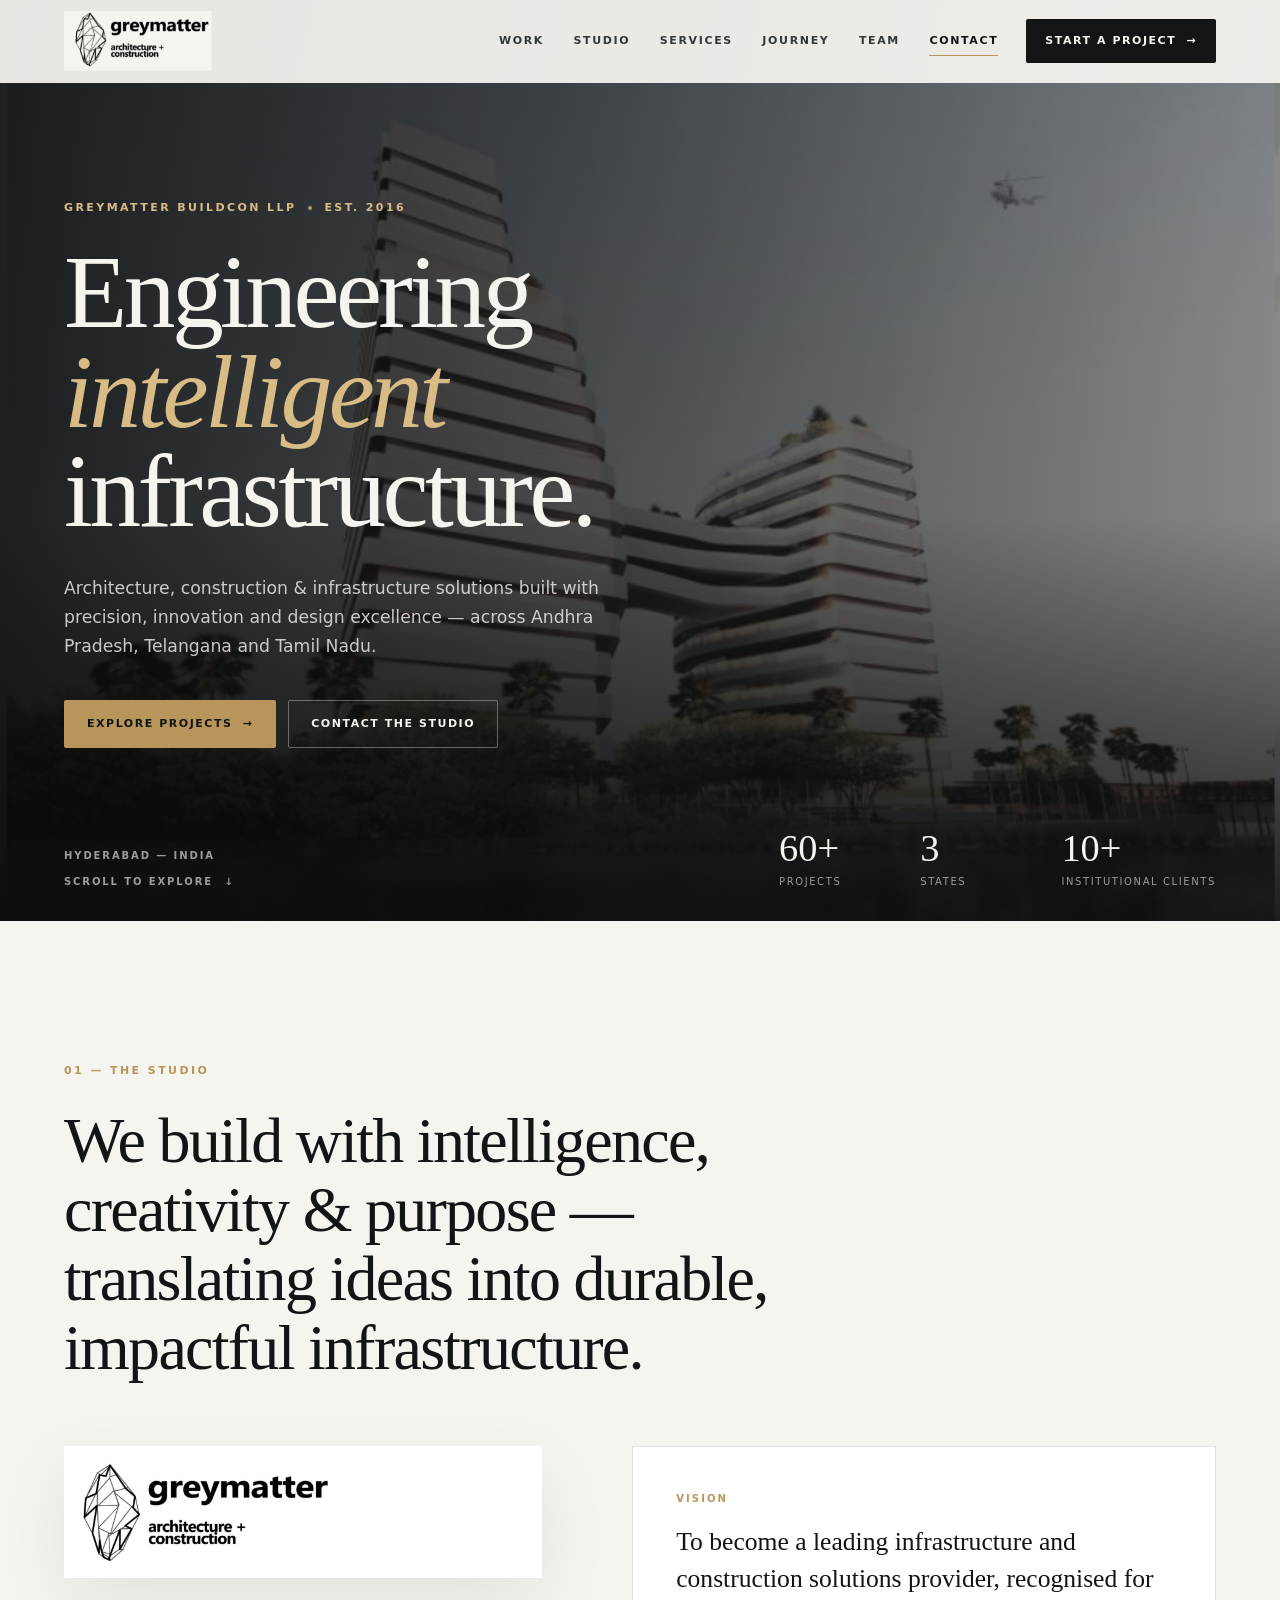
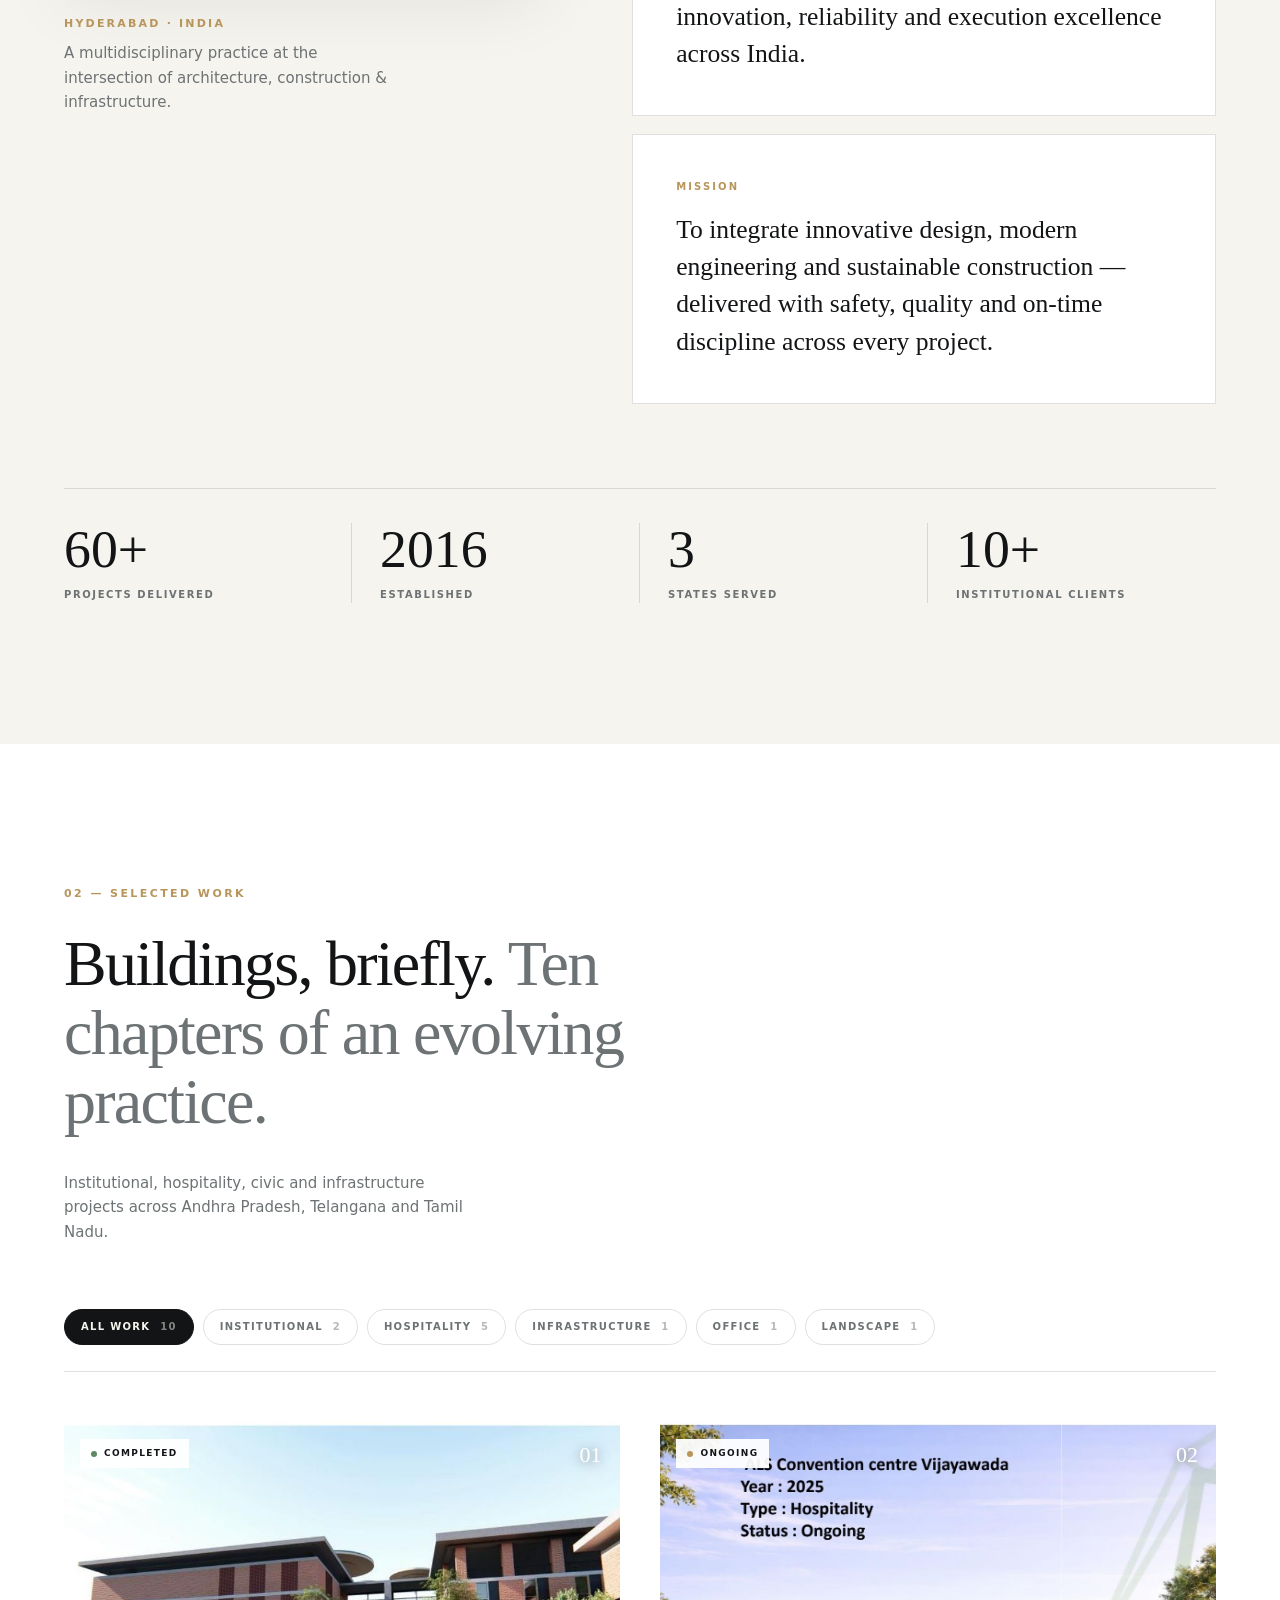
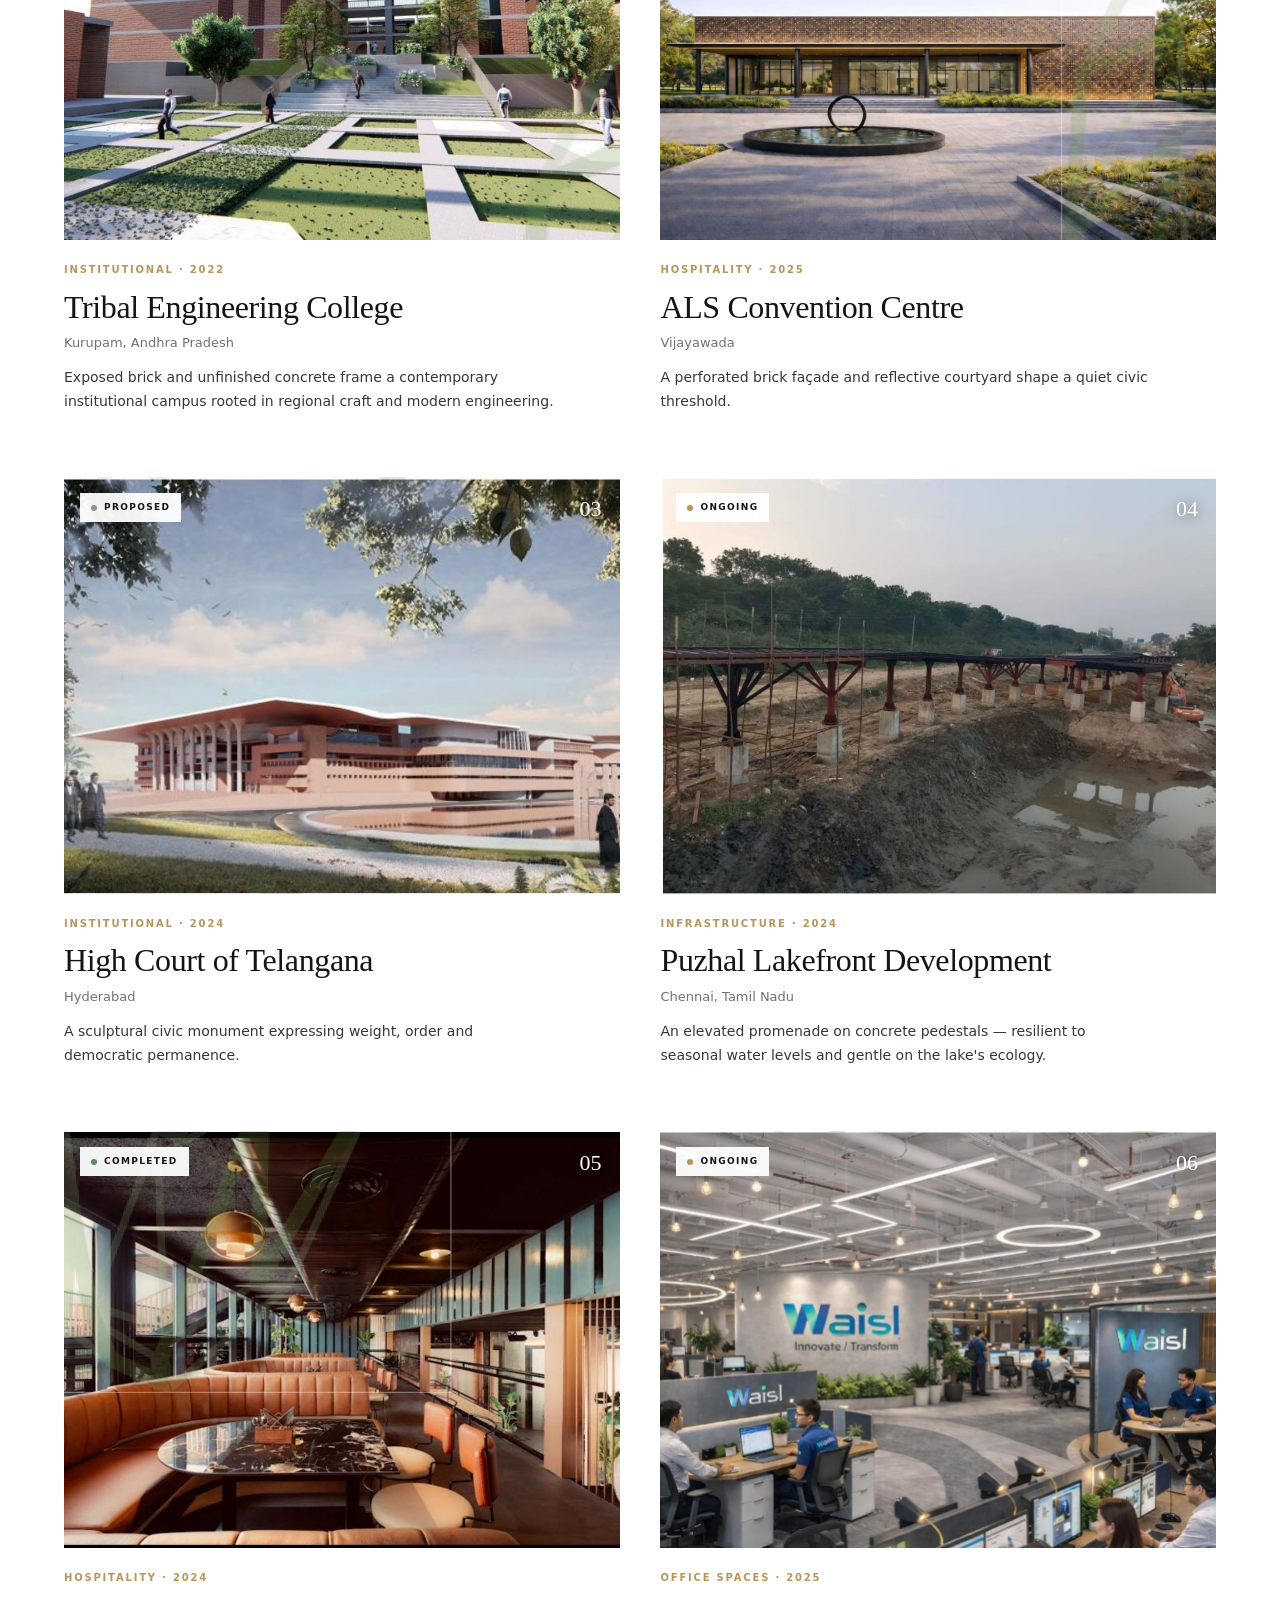
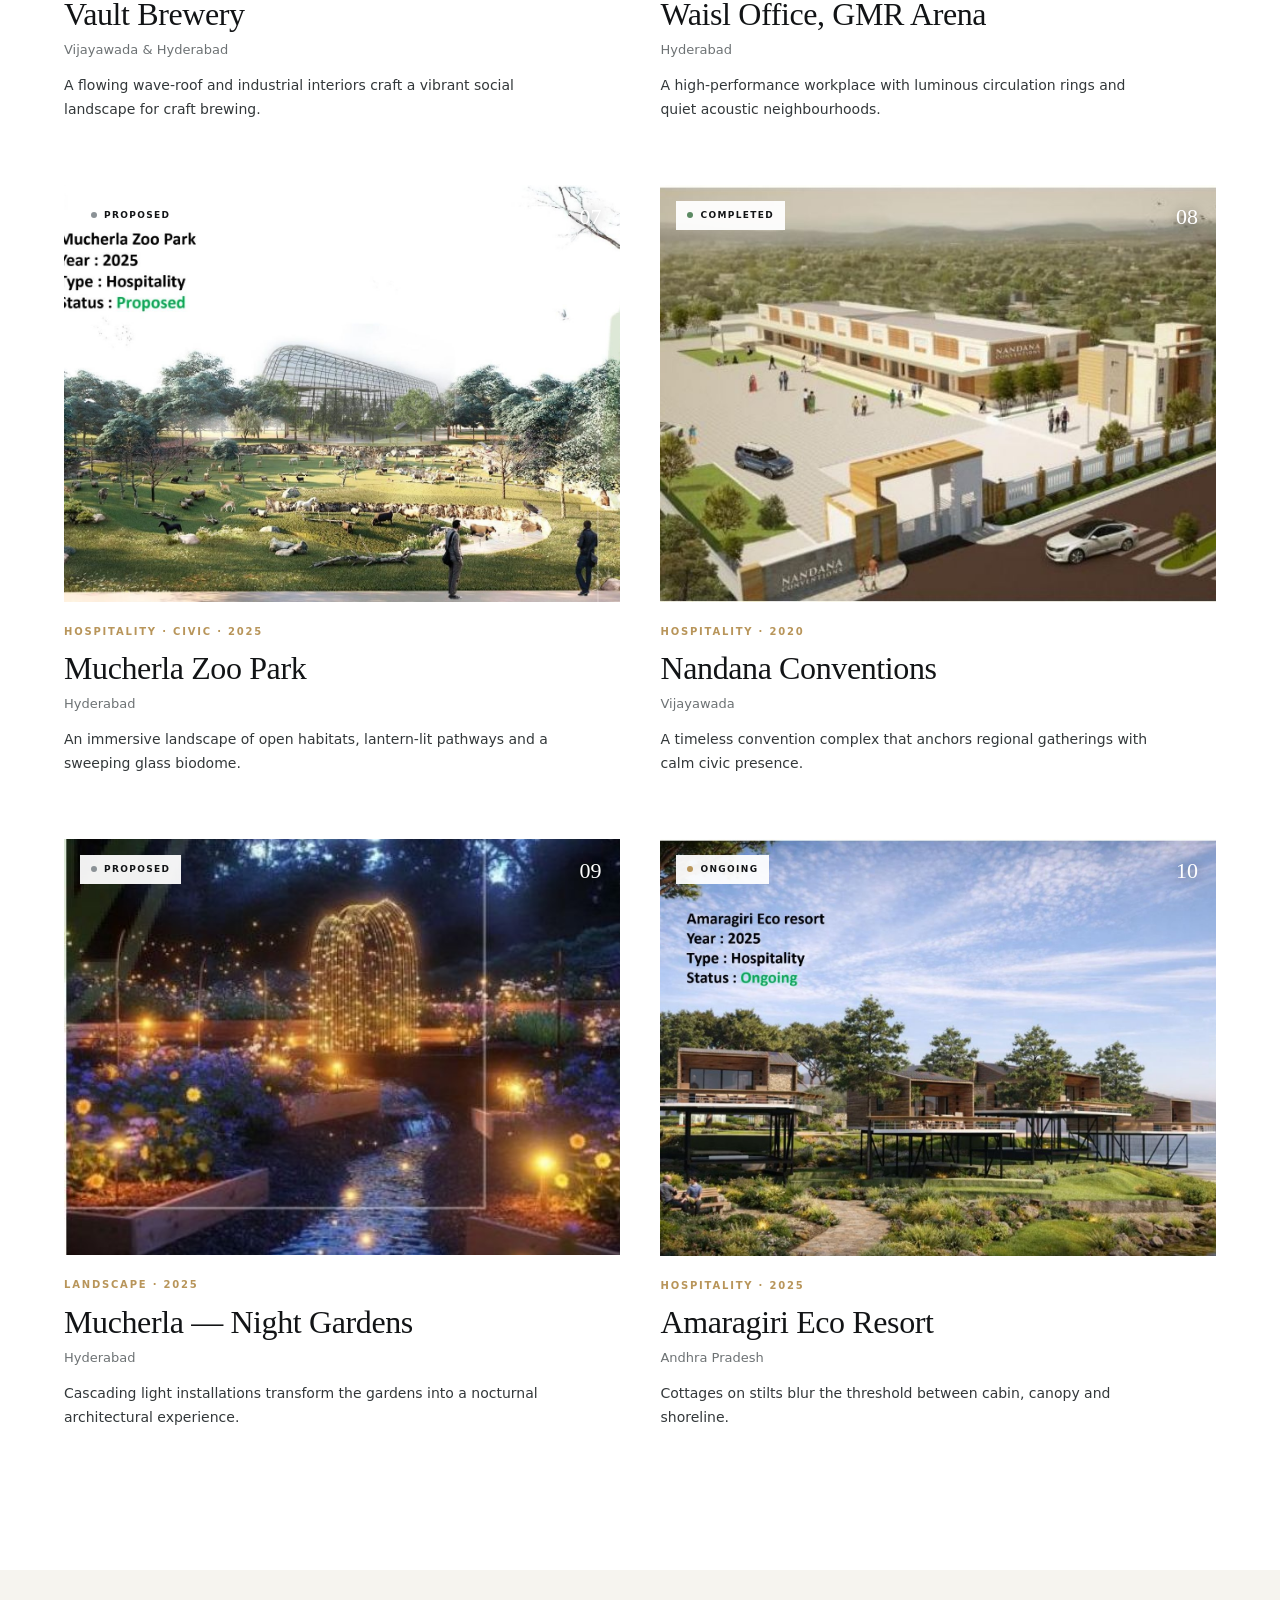
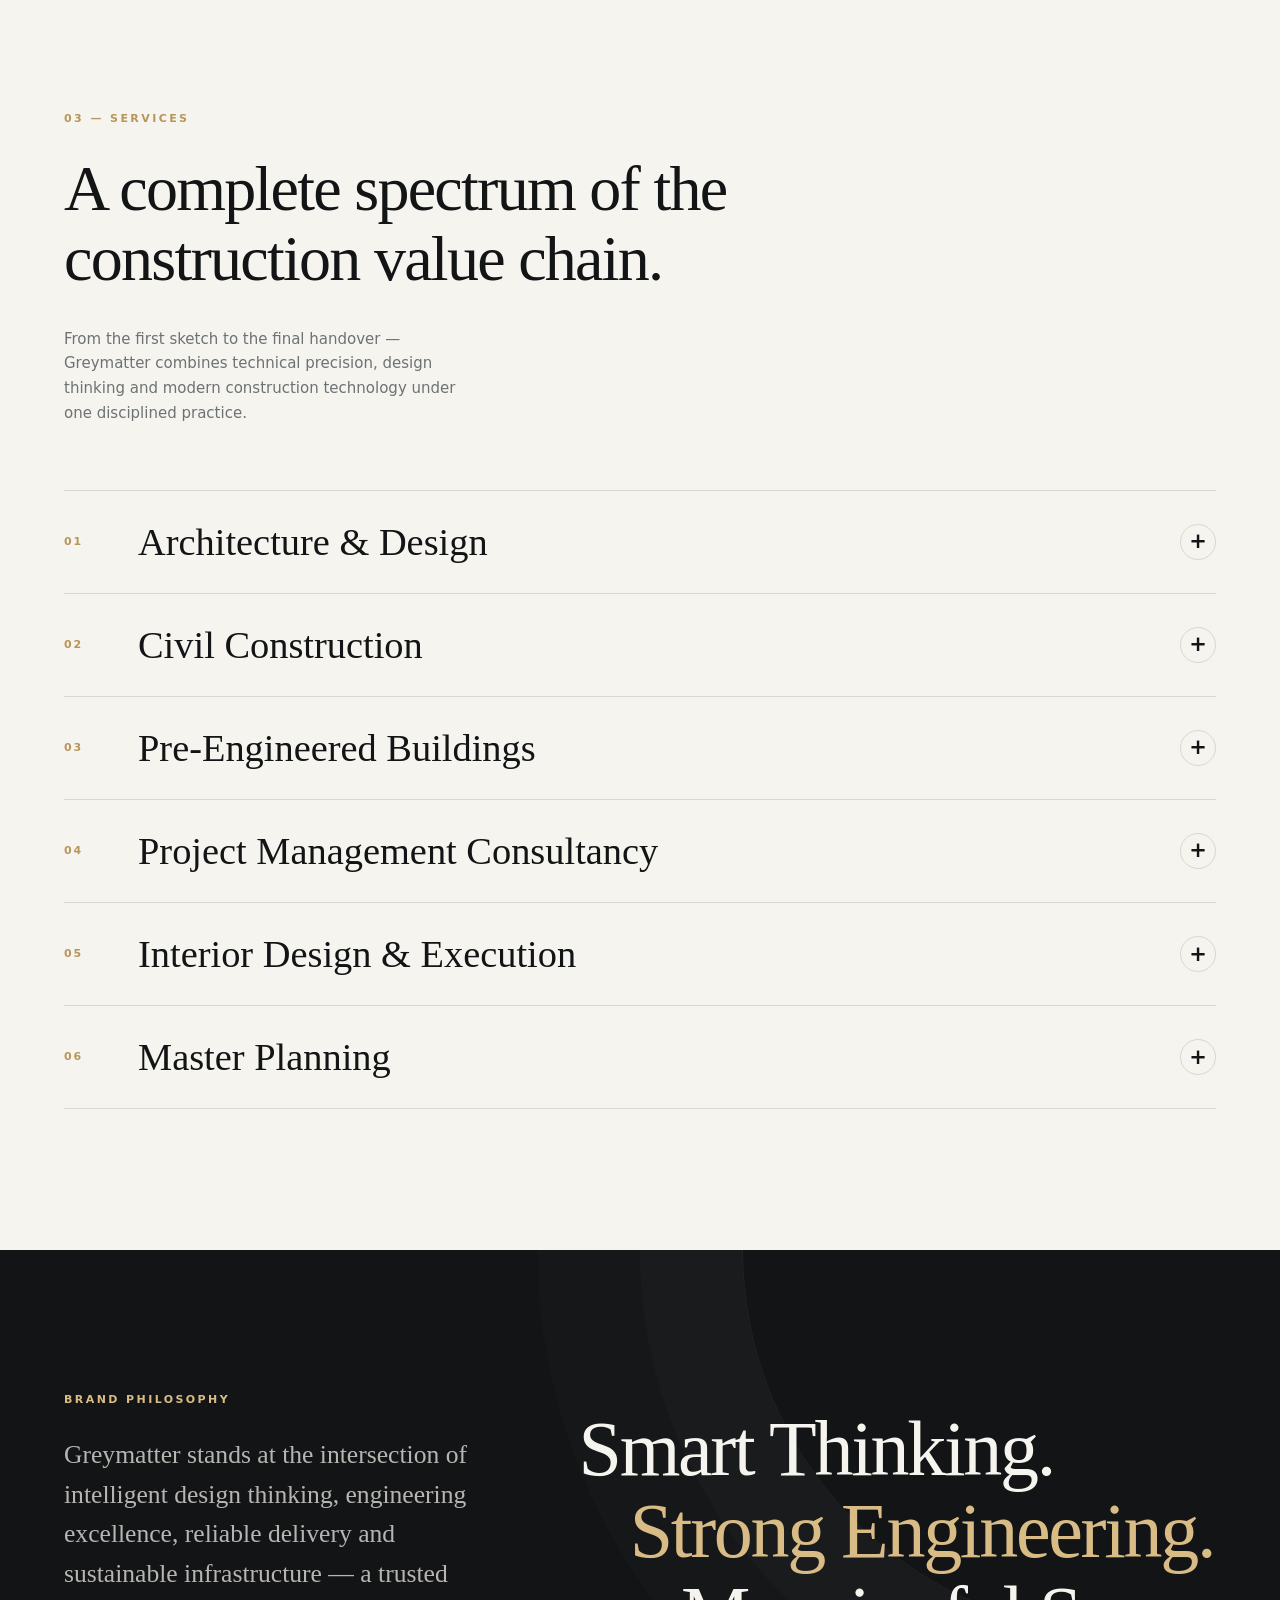
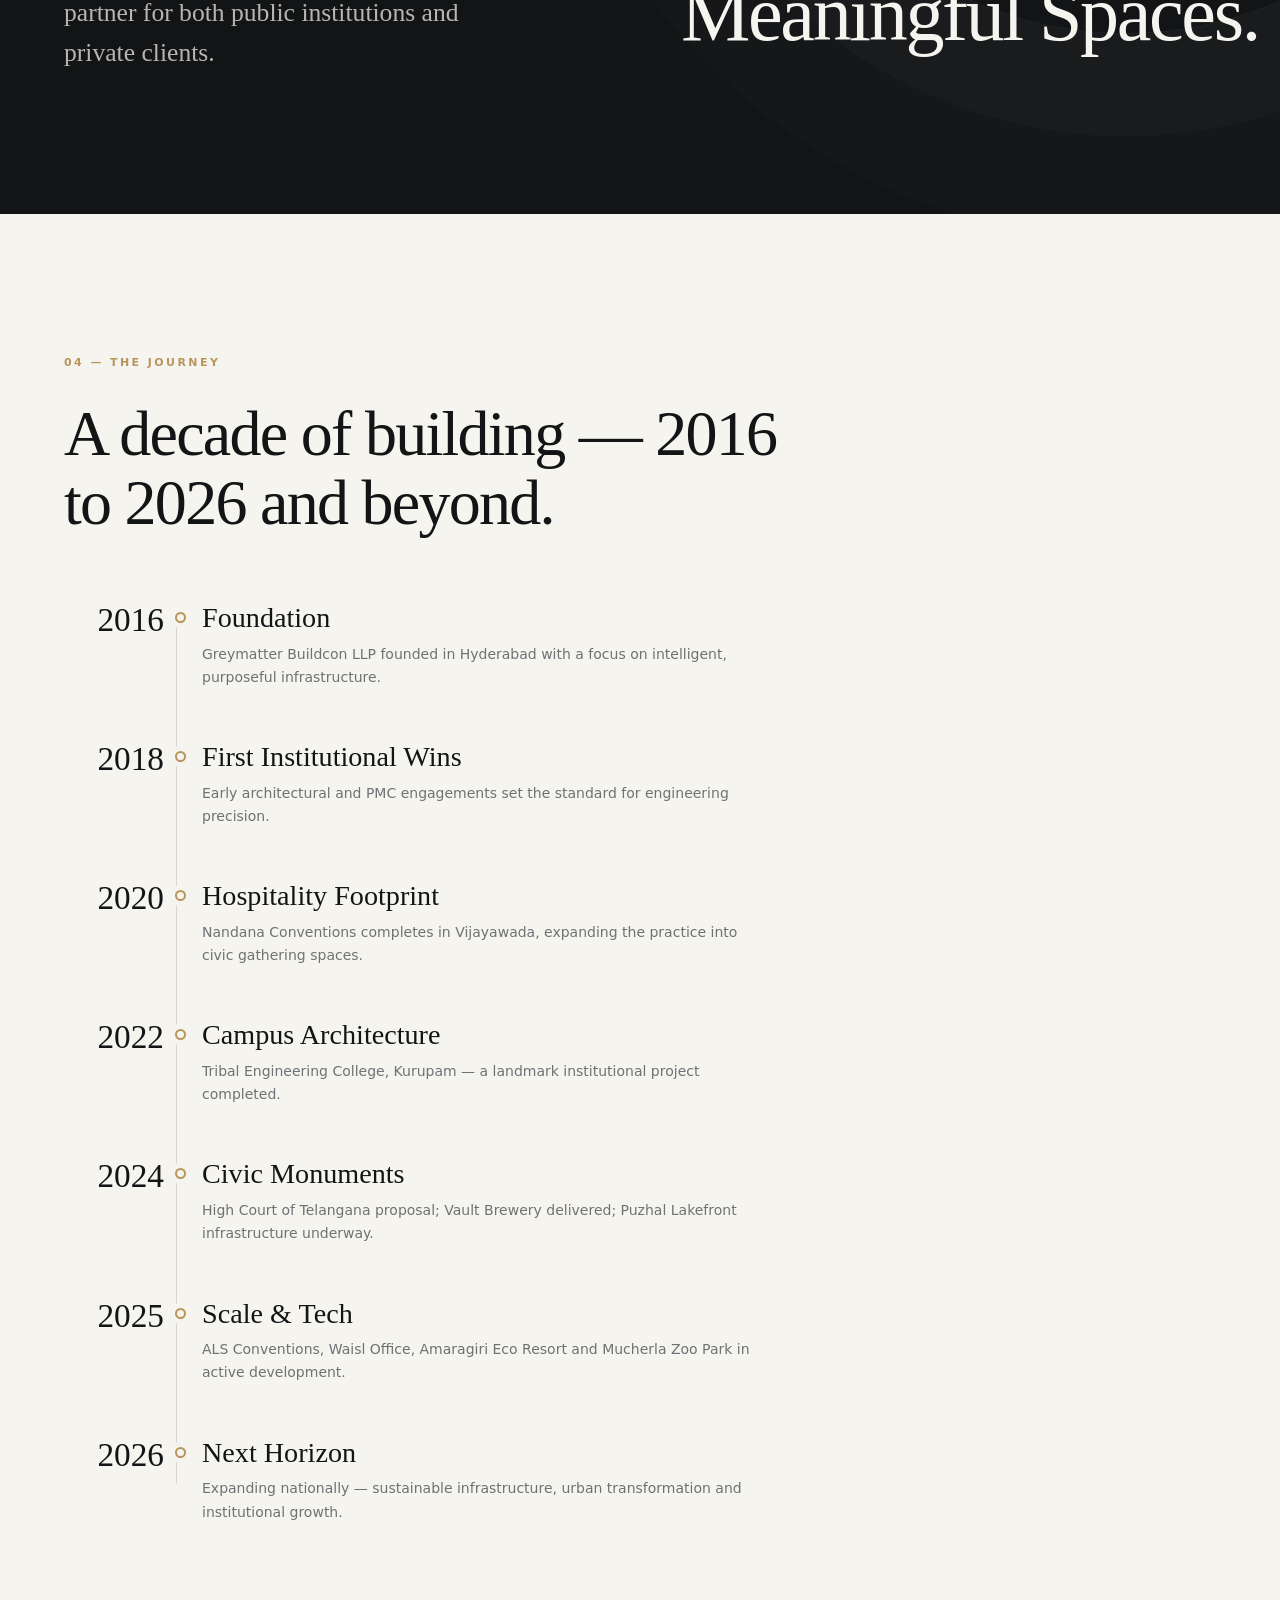
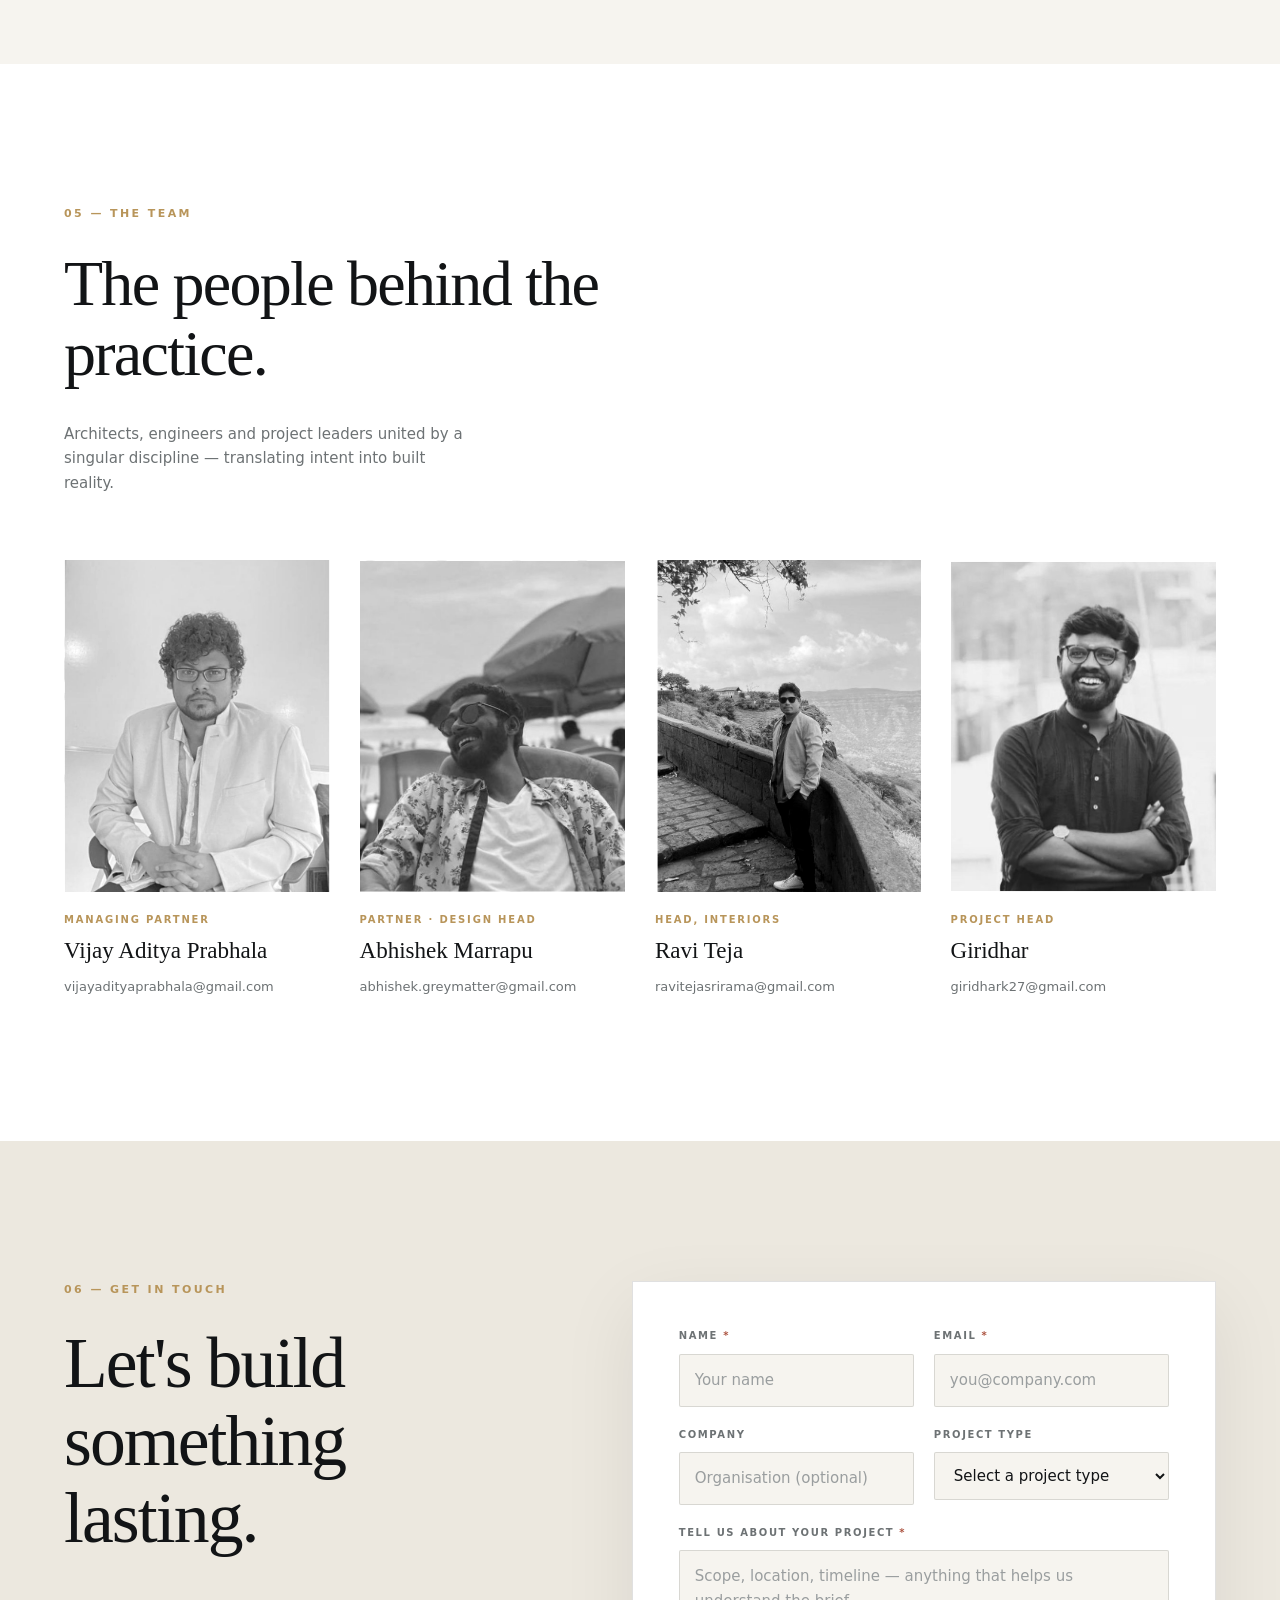
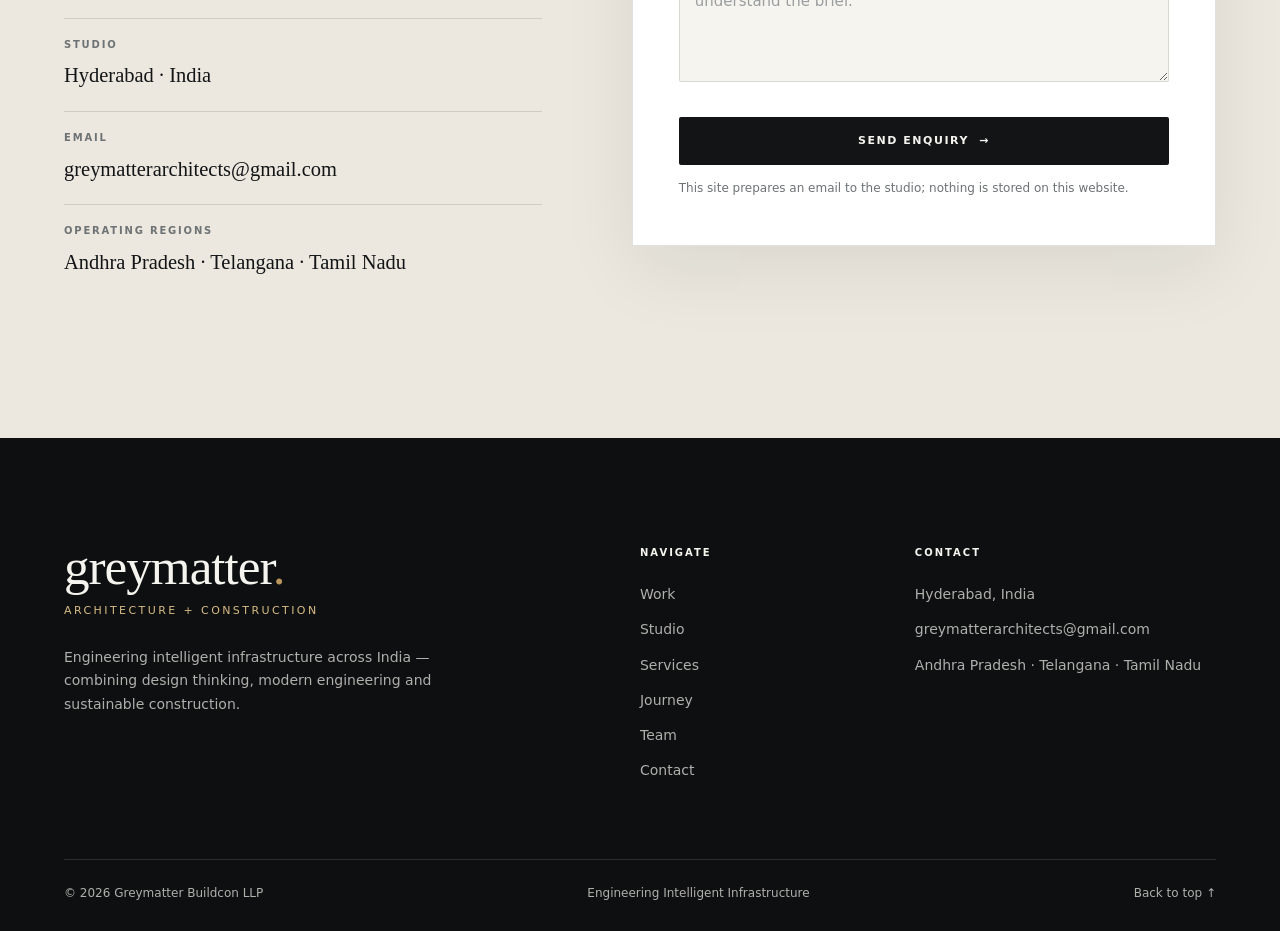
==== index.html @ 6dbc4f36 "Initial commit: redesigned Greymatter Buildcon website" ====
<!doctype html>
<html lang="en">
<head>
  <meta charset="utf-8">
  <meta name="viewport" content="width=device-width, initial-scale=1">
  <title>Greymatter Buildcon LLP — Engineering Intelligent Infrastructure</title>
  <meta name="description" content="Greymatter Buildcon LLP — a multidisciplinary architecture, construction and infrastructure studio headquartered in Hyderabad. 60+ projects across Andhra Pradesh, Telangana and Tamil Nadu.">
  <meta name="theme-color" content="#121416">
  <meta property="og:type" content="website">
  <meta property="og:title" content="Greymatter Buildcon LLP — Engineering Intelligent Infrastructure">
  <meta property="og:description" content="Architecture, construction and infrastructure solutions built with precision, innovation and design excellence.">
  <meta property="og:image" content="assets/hero-towers-DsSDQHBj.jpg">
  <link rel="icon" href="assets/logo-greymatter-DmrfHMXl.png">
  <link rel="preload" as="image" href="assets/hero-towers-DsSDQHBj.jpg">
  <link rel="stylesheet" href="styles.css">
</head>
<body>
<a class="skip-link" href="#main">Skip to content</a>

<header class="site-header" id="siteHeader">
  <div class="container header-inner">
    <a class="brand" href="#top" aria-label="Greymatter Buildcon LLP — home">
      <img src="assets/logo-greymatter-DmrfHMXl.png" alt="Greymatter Buildcon" width="243" height="97">
    </a>

    <nav class="nav" id="mainNav" aria-label="Primary navigation">
      <ul>
        <li><a href="#work">Work</a></li>
        <li><a href="#studio">Studio</a></li>
        <li><a href="#services">Services</a></li>
        <li><a href="#journey">Journey</a></li>
        <li><a href="#team">Team</a></li>
        <li><a href="#contact">Contact</a></li>
      </ul>
    </nav>

    <a class="btn btn-dark header-cta" href="#contact">Start a project <span aria-hidden="true">→</span></a>

    <button class="menu-toggle" id="menuToggle" type="button" aria-label="Open menu" aria-expanded="false" aria-controls="mainNav">
      <span></span><span></span><span></span>
    </button>
  </div>
</header>

<main id="main">
  <!-- HERO -->
  <section class="hero" id="top" aria-labelledby="heroTitle">
    <img class="hero-media" src="assets/hero-towers-DsSDQHBj.jpg" alt="" width="944" height="720" fetchpriority="high">
    <div class="container hero-inner">
      <p class="eyebrow light reveal">Greymatter Buildcon LLP <span class="dot" aria-hidden="true"></span> Est. 2016</p>
      <h1 id="heroTitle" class="reveal" style="--d:.08s">Engineering <em>intelligent</em> infrastructure.</h1>
      <p class="hero-copy reveal" style="--d:.16s">Architecture, construction &amp; infrastructure solutions built with precision, innovation and design excellence — across Andhra Pradesh, Telangana and Tamil Nadu.</p>
      <div class="hero-actions reveal" style="--d:.24s">
        <a class="btn btn-primary" href="#work">Explore projects <span aria-hidden="true">→</span></a>
        <a class="btn btn-ghost" href="#contact">Contact the studio</a>
      </div>
    </div>
    <div class="container hero-foot reveal" style="--d:.32s">
      <p class="hero-meta"><span>Hyderabad — India</span><span class="scroll-cue">Scroll to explore <span aria-hidden="true">↓</span></span></p>
      <ul class="quick-stats">
        <li><strong>60+</strong><span>Projects</span></li>
        <li><strong>3</strong><span>States</span></li>
        <li><strong>10+</strong><span>Institutional clients</span></li>
      </ul>
    </div>
  </section>

  <!-- STUDIO -->
  <section class="section studio" id="studio" aria-labelledby="studioTitle">
    <div class="container">
      <div class="section-head reveal">
        <p class="eyebrow">01 — The Studio</p>
        <h2 class="display" id="studioTitle">We build with intelligence, creativity &amp; purpose — translating ideas into durable, impactful infrastructure.</h2>
      </div>

      <div class="studio-grid">
        <div class="studio-intro reveal">
          <div class="brand-plate">
            <img src="assets/logo-greymatter-C7Kp7JaD.jpg" alt="Greymatter — architecture + construction" width="814" height="326" loading="lazy">
          </div>
          <p class="place-note">Hyderabad · India</p>
          <p class="intro-note">A multidisciplinary practice at the intersection of architecture, construction &amp; infrastructure.</p>
        </div>

        <div class="studio-cards">
          <article class="info-card reveal" style="--d:.08s">
            <p class="card-label">Vision</p>
            <p>To become a leading infrastructure and construction solutions provider, recognised for innovation, reliability and execution excellence across India.</p>
          </article>
          <article class="info-card reveal" style="--d:.16s">
            <p class="card-label">Mission</p>
            <p>To integrate innovative design, modern engineering and sustainable construction — delivered with safety, quality and on-time discipline across every project.</p>
          </article>
        </div>
      </div>

      <ul class="stat-strip reveal">
        <li><strong>60+</strong><span>Projects delivered</span></li>
        <li><strong>2016</strong><span>Established</span></li>
        <li><strong>3</strong><span>States served</span></li>
        <li><strong>10+</strong><span>Institutional clients</span></li>
      </ul>
    </div>
  </section>

  <!-- WORK -->
  <section class="section work" id="work" aria-labelledby="workTitle">
    <div class="container">
      <div class="section-head split reveal">
        <div>
          <p class="eyebrow">02 — Selected Work</p>
          <h2 class="display" id="workTitle">Buildings, briefly. <span class="display-soft">Ten chapters of an evolving practice.</span></h2>
        </div>
        <p class="section-note">Institutional, hospitality, civic and infrastructure projects across Andhra Pradesh, Telangana and Tamil Nadu.</p>
      </div>

      <div class="filter-bar" role="group" aria-label="Filter projects by category">
        <button class="filter is-active" type="button" data-filter="all" aria-pressed="true">All work <span>10</span></button>
        <button class="filter" type="button" data-filter="institutional" aria-pressed="false">Institutional <span>2</span></button>
        <button class="filter" type="button" data-filter="hospitality" aria-pressed="false">Hospitality <span>5</span></button>
        <button class="filter" type="button" data-filter="infrastructure" aria-pressed="false">Infrastructure <span>1</span></button>
        <button class="filter" type="button" data-filter="office" aria-pressed="false">Office <span>1</span></button>
        <button class="filter" type="button" data-filter="landscape" aria-pressed="false">Landscape <span>1</span></button>
      </div>

      <div class="projects-grid" id="projectsGrid">
        <article class="project-card reveal" data-category="institutional">
          <button class="project-media" type="button" data-project="0" aria-label="View details for Tribal Engineering College">
            <img src="assets/project-tec-kurupam-CdKqopYB.jpg" alt="Tribal Engineering College, Kurupam" width="1164" height="654" loading="lazy">
            <span class="status status--completed">Completed</span>
            <span class="media-index" aria-hidden="true">01</span>
            <span class="media-arrow" aria-hidden="true">↗</span>
          </button>
          <div class="project-body">
            <p class="project-meta">Institutional · 2022</p>
            <h3>Tribal Engineering College</h3>
            <p class="project-location">Kurupam, Andhra Pradesh</p>
            <p class="project-desc">Exposed brick and unfinished concrete frame a contemporary institutional campus rooted in regional craft and modern engineering.</p>
          </div>
        </article>

        <article class="project-card reveal" data-category="hospitality">
          <button class="project-media" type="button" data-project="1" aria-label="View details for ALS Convention Centre">
            <img src="assets/project-als-convention-DzS1GZsX.jpg" alt="ALS Convention Centre, Vijayawada" width="1354" height="905" loading="lazy">
            <span class="status status--ongoing">Ongoing</span>
            <span class="media-index" aria-hidden="true">02</span>
            <span class="media-arrow" aria-hidden="true">↗</span>
          </button>
          <div class="project-body">
            <p class="project-meta">Hospitality · 2025</p>
            <h3>ALS Convention Centre</h3>
            <p class="project-location">Vijayawada</p>
            <p class="project-desc">A perforated brick façade and reflective courtyard shape a quiet civic threshold.</p>
          </div>
        </article>

        <article class="project-card reveal" data-category="institutional">
          <button class="project-media" type="button" data-project="2" aria-label="View details for High Court of Telangana">
            <img src="assets/project-high-court-B9oUjzRV.jpg" alt="High Court of Telangana, Hyderabad" width="943" height="506" loading="lazy">
            <span class="status status--proposed">Proposed</span>
            <span class="media-index" aria-hidden="true">03</span>
            <span class="media-arrow" aria-hidden="true">↗</span>
          </button>
          <div class="project-body">
            <p class="project-meta">Institutional · 2024</p>
            <h3>High Court of Telangana</h3>
            <p class="project-location">Hyderabad</p>
            <p class="project-desc">A sculptural civic monument expressing weight, order and democratic permanence.</p>
          </div>
        </article>

        <article class="project-card reveal" data-category="infrastructure">
          <button class="project-media" type="button" data-project="3" aria-label="View details for Puzhal Lakefront Development">
            <img src="assets/project-puzhal-walkway-uB35BlGi.jpg" alt="Puzhal Lakefront Development, Chennai" width="955" height="717" loading="lazy">
            <span class="status status--ongoing">Ongoing</span>
            <span class="media-index" aria-hidden="true">04</span>
            <span class="media-arrow" aria-hidden="true">↗</span>
          </button>
          <div class="project-body">
            <p class="project-meta">Infrastructure · 2024</p>
            <h3>Puzhal Lakefront Development</h3>
            <p class="project-location">Chennai, Tamil Nadu</p>
            <p class="project-desc">An elevated promenade on concrete pedestals — resilient to seasonal water levels and gentle on the lake's ecology.</p>
          </div>
        </article>

        <article class="project-card reveal" data-category="hospitality">
          <button class="project-media" type="button" data-project="4" aria-label="View details for Vault Brewery">
            <img src="assets/project-vault-BfwCwQ7A.jpg" alt="Vault Brewery, Vijayawada and Hyderabad" width="1488" height="829" loading="lazy">
            <span class="status status--completed">Completed</span>
            <span class="media-index" aria-hidden="true">05</span>
            <span class="media-arrow" aria-hidden="true">↗</span>
          </button>
          <div class="project-body">
            <p class="project-meta">Hospitality · 2024</p>
            <h3>Vault Brewery</h3>
            <p class="project-location">Vijayawada &amp; Hyderabad</p>
            <p class="project-desc">A flowing wave-roof and industrial interiors craft a vibrant social landscape for craft brewing.</p>
          </div>
        </article>

        <article class="project-card reveal" data-category="office">
          <button class="project-media" type="button" data-project="5" aria-label="View details for Waisl Office, GMR Arena">
            <img src="assets/project-waisl-Ca5zR9uL.jpg" alt="Waisl Office at GMR Arena, Hyderabad" width="1252" height="835" loading="lazy">
            <span class="status status--ongoing">Ongoing</span>
            <span class="media-index" aria-hidden="true">06</span>
            <span class="media-arrow" aria-hidden="true">↗</span>
          </button>
          <div class="project-body">
            <p class="project-meta">Office Spaces · 2025</p>
            <h3>Waisl Office, GMR Arena</h3>
            <p class="project-location">Hyderabad</p>
            <p class="project-desc">A high-performance workplace with luminous circulation rings and quiet acoustic neighbourhoods.</p>
          </div>
        </article>

        <article class="project-card reveal" data-category="hospitality">
          <button class="project-media" type="button" data-project="6" aria-label="View details for Mucherla Zoo Park">
            <img src="assets/project-mucherla-4BMMjKTf.jpg" alt="Mucherla Zoo Park, Hyderabad" width="1685" height="946" loading="lazy">
            <span class="status status--proposed">Proposed</span>
            <span class="media-index" aria-hidden="true">07</span>
            <span class="media-arrow" aria-hidden="true">↗</span>
          </button>
          <div class="project-body">
            <p class="project-meta">Hospitality · Civic · 2025</p>
            <h3>Mucherla Zoo Park</h3>
            <p class="project-location">Hyderabad</p>
            <p class="project-desc">An immersive landscape of open habitats, lantern-lit pathways and a sweeping glass biodome.</p>
          </div>
        </article>

        <article class="project-card reveal" data-category="hospitality">
          <button class="project-media" type="button" data-project="7" aria-label="View details for Nandana Conventions">
            <img src="assets/project-nandana-CMWnLw_p.jpg" alt="Nandana Conventions, Vijayawada" width="886" height="480" loading="lazy">
            <span class="status status--completed">Completed</span>
            <span class="media-index" aria-hidden="true">08</span>
            <span class="media-arrow" aria-hidden="true">↗</span>
          </button>
          <div class="project-body">
            <p class="project-meta">Hospitality · 2020</p>
            <h3>Nandana Conventions</h3>
            <p class="project-location">Vijayawada</p>
            <p class="project-desc">A timeless convention complex that anchors regional gatherings with calm civic presence.</p>
          </div>
        </article>

        <article class="project-card reveal" data-category="landscape">
          <button class="project-media" type="button" data-project="8" aria-label="View details for Mucherla — Night Gardens">
            <img src="assets/project-mucherla-night-BUSY79Gt.jpg" alt="Mucherla Night Gardens, Hyderabad" width="497" height="747" loading="lazy">
            <span class="status status--proposed">Proposed</span>
            <span class="media-index" aria-hidden="true">09</span>
            <span class="media-arrow" aria-hidden="true">↗</span>
          </button>
          <div class="project-body">
            <p class="project-meta">Landscape · 2025</p>
            <h3>Mucherla — Night Gardens</h3>
            <p class="project-location">Hyderabad</p>
            <p class="project-desc">Cascading light installations transform the gardens into a nocturnal architectural experience.</p>
          </div>
        </article>

        <article class="project-card reveal" data-category="hospitality">
          <button class="project-media" type="button" data-project="9" aria-label="View details for Amaragiri Eco Resort">
            <img src="assets/project-amaragiri-B1JCvj56.jpg" alt="Amaragiri Eco Resort, Andhra Pradesh" width="1525" height="1018" loading="lazy">
            <span class="status status--ongoing">Ongoing</span>
            <span class="media-index" aria-hidden="true">10</span>
            <span class="media-arrow" aria-hidden="true">↗</span>
          </button>
          <div class="project-body">
            <p class="project-meta">Hospitality · 2025</p>
            <h3>Amaragiri Eco Resort</h3>
            <p class="project-location">Andhra Pradesh</p>
            <p class="project-desc">Cottages on stilts blur the threshold between cabin, canopy and shoreline.</p>
          </div>
        </article>
      </div>
    </div>
  </section>

  <!-- SERVICES -->
  <section class="section services" id="services" aria-labelledby="servicesTitle">
    <div class="container">
      <div class="section-head split reveal">
        <div>
          <p class="eyebrow">03 — Services</p>
          <h2 class="display" id="servicesTitle">A complete spectrum of the construction value chain.</h2>
        </div>
        <p class="section-note">From the first sketch to the final handover — Greymatter combines technical precision, design thinking and modern construction technology under one disciplined practice.</p>
      </div>

      <div class="services-list">
        <article class="service-item reveal">
          <h3 class="service-heading">
            <button class="service-trigger" id="serviceTrigger1" type="button" aria-expanded="false" aria-controls="servicePanel1">
              <span class="service-num">01</span><span class="service-title">Architecture &amp; Design</span><span class="service-icon" aria-hidden="true">+</span>
            </button>
          </h3>
          <div class="service-panel" id="servicePanel1" role="region" aria-labelledby="serviceTrigger1">
            <div><div class="service-panel-inner">
              <p>Conceptual planning and architectural development for institutional, commercial and residential projects rooted in context, climate and craft.</p>
              <button class="text-link js-service-enquire" type="button" data-service="Architecture &amp; Design">Discuss this service <span aria-hidden="true">→</span></button>
            </div></div>
          </div>
        </article>

        <article class="service-item reveal">
          <h3 class="service-heading">
            <button class="service-trigger" id="serviceTrigger2" type="button" aria-expanded="false" aria-controls="servicePanel2">
              <span class="service-num">02</span><span class="service-title">Civil Construction</span><span class="service-icon" aria-hidden="true">+</span>
            </button>
          </h3>
          <div class="service-panel" id="servicePanel2" role="region" aria-labelledby="serviceTrigger2">
            <div><div class="service-panel-inner">
              <p>End-to-end execution of residential, commercial, institutional and infrastructure projects — delivered with engineering discipline.</p>
              <button class="text-link js-service-enquire" type="button" data-service="Civil Construction">Discuss this service <span aria-hidden="true">→</span></button>
            </div></div>
          </div>
        </article>

        <article class="service-item reveal">
          <h3 class="service-heading">
            <button class="service-trigger" id="serviceTrigger3" type="button" aria-expanded="false" aria-controls="servicePanel3">
              <span class="service-num">03</span><span class="service-title">Pre-Engineered Buildings</span><span class="service-icon" aria-hidden="true">+</span>
            </button>
          </h3>
          <div class="service-panel" id="servicePanel3" role="region" aria-labelledby="serviceTrigger3">
            <div><div class="service-panel-inner">
              <p>Design and construction of industrial structures and large-span buildings using modern PEB systems and high-grade steel.</p>
              <button class="text-link js-service-enquire" type="button" data-service="Pre-Engineered Buildings">Discuss this service <span aria-hidden="true">→</span></button>
            </div></div>
          </div>
        </article>

        <article class="service-item reveal">
          <h3 class="service-heading">
            <button class="service-trigger" id="serviceTrigger4" type="button" aria-expanded="false" aria-controls="servicePanel4">
              <span class="service-num">04</span><span class="service-title">Project Management Consultancy</span><span class="service-icon" aria-hidden="true">+</span>
            </button>
          </h3>
          <div class="service-panel" id="servicePanel4" role="region" aria-labelledby="serviceTrigger4">
            <div><div class="service-panel-inner">
              <p>Planning, cost control, scheduling and supervision — orchestrated to deliver projects on budget and on time.</p>
              <button class="text-link js-service-enquire" type="button" data-service="Project Management Consultancy">Discuss this service <span aria-hidden="true">→</span></button>
            </div></div>
          </div>
        </article>

        <article class="service-item reveal">
          <h3 class="service-heading">
            <button class="service-trigger" id="serviceTrigger5" type="button" aria-expanded="false" aria-controls="servicePanel5">
              <span class="service-num">05</span><span class="service-title">Interior Design &amp; Execution</span><span class="service-icon" aria-hidden="true">+</span>
            </button>
          </h3>
          <div class="service-panel" id="servicePanel5" role="region" aria-labelledby="serviceTrigger5">
            <div><div class="service-panel-inner">
              <p>End-to-end interiors combining functionality, aesthetics and modern design principles for offices, hospitality and homes.</p>
              <button class="text-link js-service-enquire" type="button" data-service="Interior Design &amp; Execution">Discuss this service <span aria-hidden="true">→</span></button>
            </div></div>
          </div>
        </article>

        <article class="service-item reveal">
          <h3 class="service-heading">
            <button class="service-trigger" id="serviceTrigger6" type="button" aria-expanded="false" aria-controls="servicePanel6">
              <span class="service-num">06</span><span class="service-title">Master Planning</span><span class="service-icon" aria-hidden="true">+</span>
            </button>
          </h3>
          <div class="service-panel" id="servicePanel6" role="region" aria-labelledby="serviceTrigger6">
            <div><div class="service-panel-inner">
              <p>Strategic planning for sustainable urban, institutional and landscape ecosystems — designed for resilience and growth.</p>
              <button class="text-link js-service-enquire" type="button" data-service="Master Planning">Discuss this service <span aria-hidden="true">→</span></button>
            </div></div>
          </div>
        </article>
      </div>
    </div>
  </section>

  <!-- PHILOSOPHY -->
  <section class="section philosophy" aria-labelledby="philosophyTitle">
    <div class="container philosophy-grid">
      <div class="reveal">
        <p class="eyebrow light">Brand Philosophy</p>
        <p class="philosophy-copy" id="philosophyTitle">Greymatter stands at the intersection of intelligent design thinking, engineering excellence, reliable delivery and sustainable infrastructure — a trusted partner for both public institutions and private clients.</p>
      </div>
      <div class="philosophy-lines" aria-hidden="true">
        <p class="reveal">Smart Thinking.</p>
        <p class="reveal" style="--d:.1s">Strong Engineering.</p>
        <p class="reveal" style="--d:.2s">Meaningful Spaces.</p>
      </div>
    </div>
  </section>

  <!-- JOURNEY -->
  <section class="section journey" id="journey" aria-labelledby="journeyTitle">
    <div class="container">
      <div class="section-head reveal">
        <p class="eyebrow">04 — The Journey</p>
        <h2 class="display" id="journeyTitle">A decade of building — 2016 to 2026 and beyond.</h2>
      </div>

      <div class="timeline">
        <article class="milestone reveal"><p class="year">2016</p><div class="body"><h3>Foundation</h3><p>Greymatter Buildcon LLP founded in Hyderabad with a focus on intelligent, purposeful infrastructure.</p></div></article>
        <article class="milestone reveal"><p class="year">2018</p><div class="body"><h3>First Institutional Wins</h3><p>Early architectural and PMC engagements set the standard for engineering precision.</p></div></article>
        <article class="milestone reveal"><p class="year">2020</p><div class="body"><h3>Hospitality Footprint</h3><p>Nandana Conventions completes in Vijayawada, expanding the practice into civic gathering spaces.</p></div></article>
        <article class="milestone reveal"><p class="year">2022</p><div class="body"><h3>Campus Architecture</h3><p>Tribal Engineering College, Kurupam — a landmark institutional project completed.</p></div></article>
        <article class="milestone reveal"><p class="year">2024</p><div class="body"><h3>Civic Monuments</h3><p>High Court of Telangana proposal; Vault Brewery delivered; Puzhal Lakefront infrastructure underway.</p></div></article>
        <article class="milestone reveal"><p class="year">2025</p><div class="body"><h3>Scale &amp; Tech</h3><p>ALS Conventions, Waisl Office, Amaragiri Eco Resort and Mucherla Zoo Park in active development.</p></div></article>
        <article class="milestone reveal"><p class="year">2026</p><div class="body"><h3>Next Horizon</h3><p>Expanding nationally — sustainable infrastructure, urban transformation and institutional growth.</p></div></article>
      </div>
    </div>
  </section>

  <!-- TEAM -->
  <section class="section team" id="team" aria-labelledby="teamTitle">
    <div class="container">
      <div class="section-head split reveal">
        <div>
          <p class="eyebrow">05 — The Team</p>
          <h2 class="display" id="teamTitle">The people behind the practice.</h2>
        </div>
        <p class="section-note">Architects, engineers and project leaders united by a singular discipline — translating intent into built reality.</p>
      </div>

      <ul class="team-grid">
        <li class="team-card reveal">
          <div class="team-media"><img src="assets/team-vijay-D9XNfT8d.jpg" alt="Portrait of Vijay Aditya Prabhala" width="672" height="895" loading="lazy"></div>
          <div class="team-info">
            <p class="role">Managing Partner</p>
            <h3>Vijay Aditya Prabhala</h3>
            <a href="mailto:vijayadityaprabhala@gmail.com">vijayadityaprabhala@gmail.com</a>
          </div>
        </li>
        <li class="team-card reveal" style="--d:.08s">
          <div class="team-media"><img src="assets/team-abhishek-DmQfMuSq.jpg" alt="Portrait of Abhishek Marrapu" width="922" height="695" loading="lazy"></div>
          <div class="team-info">
            <p class="role">Partner · Design Head</p>
            <h3>Abhishek Marrapu</h3>
            <a href="mailto:abhishek.greymatter@gmail.com">abhishek.greymatter@gmail.com</a>
          </div>
        </li>
        <li class="team-card reveal" style="--d:.16s">
          <div class="team-media"><img src="assets/team-ravi-DGSNOhHi.jpg" alt="Portrait of Ravi Teja" width="705" height="891" loading="lazy"></div>
          <div class="team-info">
            <p class="role">Head, Interiors</p>
            <h3>Ravi Teja</h3>
            <a href="mailto:ravitejasrirama@gmail.com">ravitejasrirama@gmail.com</a>
          </div>
        </li>
        <li class="team-card reveal" style="--d:.24s">
          <div class="team-media"><img src="assets/team-giridhar-V1r57Efd.jpg" alt="Portrait of Giridhar" width="709" height="698" loading="lazy"></div>
          <div class="team-info">
            <p class="role">Project Head</p>
            <h3>Giridhar</h3>
            <a href="mailto:giridhark27@gmail.com">giridhark27@gmail.com</a>
          </div>
        </li>
      </ul>
    </div>
  </section>

  <!-- CONTACT -->
  <section class="section contact" id="contact" aria-labelledby="contactTitle">
    <div class="container contact-grid">
      <div class="contact-intro reveal">
        <p class="eyebrow">06 — Get in Touch</p>
        <h2 class="display" id="contactTitle">Let's build something lasting.</h2>
        <dl class="contact-dl">
          <div><dt>Studio</dt><dd>Hyderabad · India</dd></div>
          <div><dt>Email</dt><dd><a href="mailto:greymatterarchitects@gmail.com">greymatterarchitects@gmail.com</a></dd></div>
          <div><dt>Operating regions</dt><dd>Andhra Pradesh · Telangana · Tamil Nadu</dd></div>
        </dl>
      </div>

      <form class="contact-form reveal" id="enquiryForm" novalidate>
        <div class="field-row">
          <div class="field">
            <label for="fieldName">Name <span aria-hidden="true">*</span></label>
            <input id="fieldName" name="name" type="text" autocomplete="name" placeholder="Your name" required>
            <span class="field-error" id="errorName" aria-live="polite"></span>
          </div>
          <div class="field">
            <label for="fieldEmail">Email <span aria-hidden="true">*</span></label>
            <input id="fieldEmail" name="email" type="email" autocomplete="email" placeholder="you@company.com" required>
            <span class="field-error" id="errorEmail" aria-live="polite"></span>
          </div>
        </div>
        <div class="field-row">
          <div class="field">
            <label for="fieldCompany">Company</label>
            <input id="fieldCompany" name="company" type="text" autocomplete="organization" placeholder="Organisation (optional)">
          </div>
          <div class="field">
            <label for="fieldType">Project type</label>
            <select id="fieldType" name="projectType">
              <option value="">Select a project type</option>
              <option>Architecture &amp; Design</option>
              <option>Civil Construction</option>
              <option>Pre-Engineered Buildings</option>
              <option>Project Management Consultancy</option>
              <option>Interior Design &amp; Execution</option>
              <option>Master Planning</option>
              <option>Other / not sure yet</option>
            </select>
          </div>
        </div>
        <div class="field">
          <label for="fieldMessage">Tell us about your project <span aria-hidden="true">*</span></label>
          <textarea id="fieldMessage" name="message" placeholder="Scope, location, timeline — anything that helps us understand the brief." required></textarea>
          <span class="field-error" id="errorMessage" aria-live="polite"></span>
        </div>
        <p class="form-error" id="formError" role="alert" hidden></p>
        <div class="form-success" id="formSuccess" role="status" hidden>
          <strong>Thank you — your enquiry is ready.</strong>
          <span id="successDetail"></span>
          <a id="mailtoLink" href="#">Open in your email app →</a>
        </div>
        <button class="btn btn-dark btn-full" type="submit">Send enquiry <span aria-hidden="true">→</span></button>
        <p class="form-note">This site prepares an email to the studio; nothing is stored on this website.</p>
      </form>
    </div>
  </section>
</main>

<footer class="site-footer">
  <div class="container">
    <div class="footer-top">
      <div class="footer-brand">
        <a class="wordmark" href="#top">greymatter<span>.</span></a>
        <p class="footer-sub">architecture + construction</p>
        <p class="footer-copy">Engineering intelligent infrastructure across India — combining design thinking, modern engineering and sustainable construction.</p>
      </div>
      <nav aria-label="Footer navigation">
        <h2>Navigate</h2>
        <ul>
          <li><a href="#work">Work</a></li>
          <li><a href="#studio">Studio</a></li>
          <li><a href="#services">Services</a></li>
          <li><a href="#journey">Journey</a></li>
          <li><a href="#team">Team</a></li>
          <li><a href="#contact">Contact</a></li>
        </ul>
      </nav>
      <div>
        <h2>Contact</h2>
        <ul>
          <li>Hyderabad, India</li>
          <li><a href="mailto:greymatterarchitects@gmail.com">greymatterarchitects@gmail.com</a></li>
          <li>Andhra Pradesh · Telangana · Tamil Nadu</li>
        </ul>
      </div>
    </div>
    <div class="footer-bottom">
      <p>© 2026 Greymatter Buildcon LLP</p>
      <p>Engineering Intelligent Infrastructure</p>
      <a href="#top">Back to top ↑</a>
    </div>
  </div>
</footer>

<button class="to-top" id="toTop" type="button" aria-label="Back to top">↑</button>

<div class="modal" id="projectModal" role="dialog" aria-modal="true" aria-labelledby="modalTitle" hidden>
  <div class="modal-backdrop" data-close></div>
  <div class="modal-panel" role="document">
    <button class="modal-close" type="button" data-close aria-label="Close project details">×</button>
    <div class="modal-media"><img id="modalImg" src="assets/project-tec-kurupam-CdKqopYB.jpg" alt="" width="1164" height="654"></div>
    <div class="modal-content">
      <p class="eyebrow" id="modalMeta"></p>
      <h3 id="modalTitle"></h3>
      <p class="modal-location" id="modalLocation"></p>
      <p class="modal-desc" id="modalDesc"></p>
      <button class="btn btn-dark" id="modalEnquire" type="button">Enquire about this project <span aria-hidden="true">→</span></button>
    </div>
  </div>
</div>

<script src="script.js" defer></script>
</body>
</html>
---- styles.css ----
/* =========================================================
   Greymatter Buildcon LLP — redesigned site
   Editorial architecture studio aesthetic
   ========================================================= */

:root {
  --ink: #121416;
  --ink-soft: #33383a;
  --paper: #f6f4ef;
  --paper-2: #ece8df;
  --white: #ffffff;
  --brass: #b8955a;
  --brass-light: #d9bc85;
  --muted: #6d7274;
  --line: rgba(18, 20, 22, 0.13);
  --serif: "Iowan Old Style", "Palatino Linotype", "Book Antiqua", Palatino, Georgia, "Times New Roman", serif;
  --sans: "Inter", "Segoe UI", system-ui, -apple-system, "Helvetica Neue", Arial, sans-serif;
  --shadow: 0 24px 70px rgba(18, 20, 22, 0.08);
}

*,
*::before,
*::after { box-sizing: border-box; }

html {
  scroll-behavior: smooth;
  scroll-padding-top: 92px;
}

body {
  margin: 0;
  background: var(--paper);
  color: var(--ink);
  font-family: var(--sans);
  font-size: 16px;
  line-height: 1.65;
  -webkit-font-smoothing: antialiased;
  text-rendering: optimizeLegibility;
}

body.modal-open { overflow: hidden; }

img { display: block; max-width: 100%; }
a { color: inherit; text-decoration: none; }
button, input, select, textarea { font: inherit; }
button { cursor: pointer; }
ul, ol, dl, dd { margin: 0; padding: 0; }
ul, ol { list-style: none; }
h1, h2, h3, h4, p { margin-top: 0; }

:focus-visible {
  outline: 2px solid var(--brass);
  outline-offset: 4px;
}

::selection { background: var(--brass); color: var(--ink); }

.container {
  width: 100%;
  max-width: 1400px;
  margin-inline: auto;
  padding-inline: clamp(20px, 5vw, 76px);
}

.skip-link {
  position: fixed;
  top: -60px;
  left: 16px;
  z-index: 300;
  background: var(--ink);
  color: var(--paper);
  padding: 12px 18px;
  font-size: 13px;
  transition: top 0.2s;
}
.skip-link:focus { top: 12px; }

/* ---------- Reveal animation ---------- */
html.js .reveal {
  opacity: 0;
  transform: translateY(26px);
  transition: opacity 0.75s ease var(--d, 0s), transform 0.75s cubic-bezier(0.2, 0.7, 0.2, 1) var(--d, 0s);
}
html.js .reveal.in { opacity: 1; transform: none; }

/* ---------- Header ---------- */
.site-header {
  position: fixed;
  inset: 0 0 auto;
  z-index: 120;
  background: rgba(246, 244, 239, 0.94);
  backdrop-filter: blur(16px);
  -webkit-backdrop-filter: blur(16px);
  border-bottom: 1px solid transparent;
  transition: border-color 0.3s, box-shadow 0.3s;
}
.site-header.scrolled {
  border-bottom-color: var(--line);
  box-shadow: 0 10px 34px rgba(18, 20, 22, 0.06);
}
.header-inner {
  min-height: 82px;
  display: flex;
  align-items: center;
  gap: 28px;
}
.brand { flex: 0 0 auto; display: block; }
.brand img {
  width: 148px;
  height: auto;
  mix-blend-mode: multiply;
}
.nav { margin-left: auto; }
.nav ul { display: flex; align-items: center; gap: clamp(16px, 2.3vw, 34px); }
.nav a {
  position: relative;
  display: block;
  padding: 8px 0;
  font-size: 11px;
  font-weight: 700;
  letter-spacing: 0.15em;
  text-transform: uppercase;
  color: var(--ink-soft);
  transition: color 0.25s;
}
.nav a::after {
  content: "";
  position: absolute;
  left: 0;
  right: 100%;
  bottom: 2px;
  height: 1px;
  background: var(--brass);
  transition: right 0.3s;
}
.nav a:hover, .nav a.active { color: var(--ink); }
.nav a:hover::after, .nav a.active::after { right: 0; }

.btn {
  display: inline-flex;
  align-items: center;
  justify-content: center;
  gap: 10px;
  padding: 14px 22px;
  border: 1px solid transparent;
  border-radius: 2px;
  font-size: 11px;
  font-weight: 700;
  letter-spacing: 0.14em;
  text-transform: uppercase;
  transition: background-color 0.25s, color 0.25s, border-color 0.25s, transform 0.25s;
}
.btn:hover { transform: translateY(-2px); }
.btn-primary { background: var(--brass); color: var(--ink); }
.btn-primary:hover { background: var(--brass-light); }
.btn-ghost { border-color: rgba(246, 244, 239, 0.35); color: var(--paper); }
.btn-ghost:hover { border-color: var(--paper); background: rgba(255, 255, 255, 0.07); }
.btn-dark { background: var(--ink); color: var(--paper); }
.btn-dark:hover { background: #2c3133; }
.header-cta { padding: 12px 18px; white-space: nowrap; }
.btn-full { width: 100%; margin-top: 6px; }

.menu-toggle {
  display: none;
  width: 44px;
  height: 44px;
  padding: 11px 9px;
  border: 1px solid var(--line);
  background: transparent;
  border-radius: 2px;
}
.menu-toggle span {
  display: block;
  height: 1.5px;
  background: var(--ink);
  margin: 5px 0;
  transition: transform 0.3s, opacity 0.3s;
}
.menu-toggle[aria-expanded="true"] span:nth-child(1) { transform: translateY(6.5px) rotate(45deg); }
.menu-toggle[aria-expanded="true"] span:nth-child(2) { opacity: 0; }
.menu-toggle[aria-expanded="true"] span:nth-child(3) { transform: translateY(-6.5px) rotate(-45deg); }

/* ---------- Hero ---------- */
.hero {
  position: relative;
  min-height: 100svh;
  display: flex;
  flex-direction: column;
  justify-content: center;
  overflow: hidden;
  background: var(--ink);
  color: var(--paper);
  padding-top: 118px;
  padding-bottom: 30px;
}
.hero-media {
  position: absolute;
  inset: 0;
  width: 100%;
  height: 100%;
  object-fit: cover;
  object-position: center 38%;
  filter: saturate(0.65) contrast(1.06) brightness(0.72);
}
.hero::after {
  content: "";
  position: absolute;
  inset: 0;
  background:
    linear-gradient(90deg, rgba(9, 11, 12, 0.88) 0%, rgba(9, 11, 12, 0.58) 52%, rgba(9, 11, 12, 0.28) 100%),
    linear-gradient(0deg, rgba(9, 11, 12, 0.85) 0%, transparent 44%);
}
.hero-inner, .hero-foot { position: relative; z-index: 2; }
.hero-inner { padding-block: clamp(56px, 9vh, 110px); }
.eyebrow {
  display: flex;
  align-items: center;
  gap: 12px;
  margin: 0 0 26px;
  color: var(--brass);
  font-size: 11px;
  font-weight: 700;
  letter-spacing: 0.22em;
  text-transform: uppercase;
}
.eyebrow .dot { width: 4px; height: 4px; border-radius: 50%; background: currentColor; opacity: 0.75; }
.eyebrow.light { color: var(--brass-light); }
.hero h1 {
  max-width: 15ch;
  margin: 0;
  font-family: var(--serif);
  font-size: clamp(3.1rem, 8.1vw, 7.6rem);
  font-weight: 400;
  line-height: 0.96;
  letter-spacing: -0.035em;
}
.hero h1 em { color: var(--brass-light); font-style: italic; }
.hero-copy {
  max-width: 54ch;
  margin: 32px 0 0;
  color: rgba(246, 244, 239, 0.8);
  font-size: clamp(1rem, 1.35vw, 1.2rem);
  line-height: 1.7;
}
.hero-actions { display: flex; flex-wrap: wrap; gap: 12px; margin-top: 38px; }
.hero-foot {
  display: flex;
  align-items: flex-end;
  justify-content: space-between;
  gap: 30px;
}
.hero-meta {
  display: flex;
  flex-direction: column;
  gap: 10px;
  margin: 0;
  color: rgba(246, 244, 239, 0.62);
  font-size: 10px;
  font-weight: 700;
  letter-spacing: 0.19em;
  text-transform: uppercase;
}
.scroll-cue span { display: inline-block; margin-left: 6px; animation: nudge 2s ease-in-out infinite; }
@keyframes nudge { 0%, 100% { transform: translateY(0); } 50% { transform: translateY(5px); } }
.quick-stats { display: flex; flex-wrap: wrap; gap: clamp(22px, 4vw, 64px); }
.quick-stats li { min-width: 90px; }
.quick-stats strong {
  display: block;
  font-family: var(--serif);
  font-size: clamp(1.7rem, 3vw, 2.7rem);
  font-weight: 400;
  line-height: 1;
}
.quick-stats span {
  display: block;
  margin-top: 7px;
  color: rgba(246, 244, 239, 0.6);
  font-size: 10px;
  letter-spacing: 0.16em;
  text-transform: uppercase;
}

/* ---------- Section basics ---------- */
.section { padding-block: clamp(88px, 11vw, 158px); }
.section-head { margin-bottom: clamp(44px, 5vw, 68px); }
.section-head.split {
  display: flex;
  align-items: flex-end;
  justify-content: space-between;
  flex-wrap: wrap;
  gap: 34px 60px;
}
.display {
  max-width: 23ch;
  margin: 0;
  font-family: var(--serif);
  font-size: clamp(2.3rem, 5vw, 4.5rem);
  font-weight: 400;
  line-height: 1.08;
  letter-spacing: -0.027em;
}
.display-soft { color: var(--muted); }
.section-note { max-width: 42ch; margin: 0; color: var(--muted); font-size: 15px; }

/* ---------- Studio ---------- */
.studio { background: var(--paper); }
.studio-grid {
  display: grid;
  grid-template-columns: minmax(0, 0.9fr) minmax(0, 1.1fr);
  gap: clamp(44px, 7vw, 110px);
  align-items: start;
}
.brand-plate {
  display: inline-block;
  padding: 16px;
  background: var(--white);
  box-shadow: var(--shadow);
}
.brand-plate img { width: min(100%, 250px); height: auto; }
.place-note {
  margin: 28px 0 8px;
  color: var(--brass);
  font-size: 11px;
  font-weight: 700;
  letter-spacing: 0.2em;
  text-transform: uppercase;
}
.intro-note { max-width: 34ch; margin: 0; color: var(--muted); font-size: 15px; }
.studio-cards { display: grid; gap: 18px; }
.info-card {
  padding: clamp(26px, 3.4vw, 44px);
  background: var(--white);
  border: 1px solid var(--line);
  transition: border-color 0.3s, transform 0.3s, box-shadow 0.3s;
}
.info-card:hover { border-color: var(--brass); transform: translateY(-3px); box-shadow: var(--shadow); }
.card-label {
  margin: 0 0 16px;
  color: var(--brass);
  font-size: 10px;
  font-weight: 700;
  letter-spacing: 0.21em;
  text-transform: uppercase;
}
.info-card p:last-child {
  margin: 0;
  font-family: var(--serif);
  font-size: clamp(1.15rem, 2vw, 1.6rem);
  line-height: 1.45;
}
.stat-strip {
  display: grid;
  grid-template-columns: repeat(4, minmax(0, 1fr));
  margin: clamp(52px, 7vw, 84px) 0 0;
  padding-top: 34px;
  border-top: 1px solid var(--line);
}
.stat-strip li { padding: 0 24px 0 0; border-right: 1px solid var(--line); }
.stat-strip li + li { padding-left: 28px; }
.stat-strip li:last-child { border-right: 0; }
.stat-strip strong {
  display: block;
  font-family: var(--serif);
  font-size: clamp(2.2rem, 4.2vw, 3.5rem);
  font-weight: 400;
  line-height: 1;
}
.stat-strip span {
  display: block;
  margin-top: 10px;
  color: var(--muted);
  font-size: 10px;
  font-weight: 700;
  letter-spacing: 0.16em;
  text-transform: uppercase;
}

/* ---------- Work ---------- */
.work { background: var(--white); }
.filter-bar {
  display: flex;
  flex-wrap: wrap;
  gap: 9px;
  margin-bottom: clamp(34px, 4vw, 52px);
  padding-bottom: 26px;
  border-bottom: 1px solid var(--line);
}
.filter {
  padding: 9px 16px;
  border: 1px solid var(--line);
  border-radius: 100px;
  background: transparent;
  color: var(--muted);
  font-size: 10px;
  font-weight: 700;
  letter-spacing: 0.13em;
  text-transform: uppercase;
  transition: background-color 0.25s, color 0.25s, border-color 0.25s;
}
.filter span { margin-left: 5px; opacity: 0.5; }
.filter:hover { color: var(--ink); border-color: var(--ink); }
.filter.is-active { background: var(--ink); border-color: var(--ink); color: var(--paper); }
.projects-grid {
  display: grid;
  grid-template-columns: repeat(2, minmax(0, 1fr));
  gap: clamp(46px, 5vw, 76px) clamp(24px, 3.2vw, 50px);
}
.project-card.is-hidden { display: none; }
.project-media {
  position: relative;
  display: block;
  width: 100%;
  padding: 0;
  border: 0;
  background: var(--paper-2);
  aspect-ratio: 4 / 3;
  overflow: hidden;
}
.project-media img {
  width: 100%;
  height: 100%;
  object-fit: cover;
  transition: transform 0.8s cubic-bezier(0.2, 0.7, 0.2, 1), filter 0.5s;
}
.project-card:hover .project-media img { transform: scale(1.055); }
.status {
  position: absolute;
  top: 16px;
  left: 16px;
  display: inline-flex;
  align-items: center;
  gap: 7px;
  padding: 7px 11px;
  background: rgba(255, 255, 255, 0.94);
  color: var(--ink);
  font-size: 9px;
  font-weight: 700;
  letter-spacing: 0.15em;
  text-transform: uppercase;
}
.status::before { content: ""; width: 6px; height: 6px; border-radius: 50%; background: var(--muted); }
.status--completed::before { background: #5c8a63; }
.status--ongoing::before { background: var(--brass); }
.status--proposed::before { background: #8b9296; }
.media-index {
  position: absolute;
  top: 14px;
  right: 18px;
  color: var(--white);
  font-family: var(--serif);
  font-size: 22px;
  text-shadow: 0 1px 12px rgba(0, 0, 0, 0.5);
}
.media-arrow {
  position: absolute;
  right: 18px;
  bottom: 18px;
  display: grid;
  place-items: center;
  width: 40px;
  height: 40px;
  border-radius: 50%;
  background: var(--paper);
  color: var(--ink);
  font-size: 18px;
  opacity: 0;
  transform: translateY(12px);
  transition: opacity 0.3s, transform 0.3s;
}
.project-card:hover .media-arrow,
.project-media:focus-visible .media-arrow { opacity: 1; transform: none; }
.project-body { padding-top: 22px; }
.project-meta {
  margin: 0 0 10px;
  color: var(--brass);
  font-size: 10px;
  font-weight: 700;
  letter-spacing: 0.18em;
  text-transform: uppercase;
}
.project-body h3 {
  margin: 0 0 6px;
  font-family: var(--serif);
  font-size: clamp(1.5rem, 2.5vw, 2.15rem);
  font-weight: 400;
  line-height: 1.16;
  letter-spacing: -0.012em;
}
.project-location { margin: 0 0 12px; color: var(--muted); font-size: 13px; }
.project-desc { max-width: 55ch; margin: 0; color: var(--ink-soft); font-size: 14px; line-height: 1.72; }

/* ---------- Services ---------- */
.services { background: var(--paper); }
.services-list { border-top: 1px solid var(--line); }
.service-item { border-bottom: 1px solid var(--line); }
.service-heading { margin: 0; }
.service-trigger {
  display: grid;
  grid-template-columns: 56px 1fr 40px;
  align-items: center;
  gap: 18px;
  width: 100%;
  padding: 28px 0;
  border: 0;
  background: transparent;
  color: var(--ink);
  text-align: left;
}
.service-num { color: var(--brass); font-size: 11px; font-weight: 700; letter-spacing: 0.16em; }
.service-title {
  font-family: var(--serif);
  font-size: clamp(1.5rem, 3vw, 2.5rem);
  font-weight: 400;
  line-height: 1.2;
  transition: color 0.25s;
}
.service-trigger:hover .service-title { color: #82683d; }
.service-icon {
  justify-self: end;
  display: grid;
  place-items: center;
  width: 36px;
  height: 36px;
  border: 1px solid var(--line);
  border-radius: 50%;
  font-size: 21px;
  line-height: 1;
  transition: transform 0.3s, background-color 0.3s, color 0.3s, border-color 0.3s;
}
.service-trigger[aria-expanded="true"] .service-icon {
  transform: rotate(45deg);
  background: var(--ink);
  border-color: var(--ink);
  color: var(--paper);
}
.service-panel { display: grid; grid-template-rows: 0fr; transition: grid-template-rows 0.42s ease; }
.service-panel.open { grid-template-rows: 1fr; }
.service-panel > div { overflow: hidden; }
.service-panel-inner {
  display: flex;
  align-items: flex-end;
  justify-content: space-between;
  flex-wrap: wrap;
  gap: 22px 40px;
  padding: 0 0 32px 74px;
}
.service-panel-inner p { max-width: 62ch; margin: 0; color: var(--muted); }
.text-link {
  padding: 0 0 4px;
  border: 0;
  border-bottom: 1px solid var(--brass);
  background: transparent;
  color: var(--ink);
  font-size: 10px;
  font-weight: 700;
  letter-spacing: 0.15em;
  text-transform: uppercase;
  white-space: nowrap;
}
.text-link:hover { color: #82683d; }

/* ---------- Philosophy ---------- */
.philosophy {
  position: relative;
  overflow: hidden;
  background: var(--ink);
  color: var(--paper);
}
.philosophy::before {
  content: "";
  position: absolute;
  width: 60vw;
  height: 60vw;
  right: -18vw;
  top: -30vw;
  border: 1px solid rgba(255, 255, 255, 0.06);
  border-radius: 50%;
  box-shadow: 0 0 0 8vw rgba(255, 255, 255, 0.015), 0 0 0 16vw rgba(255, 255, 255, 0.01);
  pointer-events: none;
}
.philosophy-grid {
  position: relative;
  display: grid;
  grid-template-columns: minmax(0, 0.8fr) minmax(0, 1.2fr);
  gap: clamp(44px, 7vw, 110px);
  align-items: center;
}
.philosophy-copy {
  max-width: 42ch;
  margin: 0;
  color: rgba(246, 244, 239, 0.72);
  font-family: var(--serif);
  font-size: clamp(1.2rem, 2vw, 1.65rem);
  line-height: 1.55;
}
.philosophy-lines p {
  margin: 0;
  font-family: var(--serif);
  font-size: clamp(2.6rem, 6.1vw, 5.6rem);
  font-weight: 400;
  line-height: 1.06;
  letter-spacing: -0.03em;
  white-space: nowrap;
}
.philosophy-lines p:nth-child(2) { padding-left: clamp(0px, 4vw, 60px); color: var(--brass-light); }
.philosophy-lines p:nth-child(3) { padding-left: clamp(0px, 8vw, 120px); }

/* ---------- Journey ---------- */
.journey { background: var(--paper); }
.timeline { position: relative; }
.timeline::before {
  content: "";
  position: absolute;
  top: 10px;
  bottom: 40px;
  left: 112px;
  width: 1px;
  background: var(--line);
}
.milestone {
  position: relative;
  display: grid;
  grid-template-columns: 100px 1fr;
  gap: 36px;
  padding-bottom: clamp(38px, 4vw, 56px);
}
.milestone:last-child { padding-bottom: 0; }
.year {
  margin: 0;
  padding-top: 2px;
  font-family: var(--serif);
  font-size: clamp(1.6rem, 2.6vw, 2.2rem);
  line-height: 1;
  text-align: right;
}
.body { position: relative; padding-left: 2px; }
.body::before {
  content: "";
  position: absolute;
  left: -25px;
  top: 11px;
  width: 11px;
  height: 11px;
  border: 2px solid var(--brass);
  border-radius: 50%;
  background: var(--paper);
  box-shadow: 0 0 0 5px var(--paper);
}
.body h3 {
  margin: 0 0 8px;
  font-family: var(--serif);
  font-size: clamp(1.3rem, 2.2vw, 1.8rem);
  font-weight: 400;
  line-height: 1.2;
}
.body p { max-width: 62ch; margin: 0; color: var(--muted); font-size: 14px; }

/* ---------- Team ---------- */
.team { background: var(--white); }
.team-grid {
  display: grid;
  grid-template-columns: repeat(4, minmax(0, 1fr));
  gap: clamp(16px, 2.4vw, 30px);
}
.team-media {
  aspect-ratio: 4 / 5;
  overflow: hidden;
  background: var(--paper-2);
}
.team-media img {
  width: 100%;
  height: 100%;
  object-fit: cover;
  filter: grayscale(1) contrast(1.03);
  transition: transform 0.7s cubic-bezier(0.2, 0.7, 0.2, 1), filter 0.6s;
}
.team-card:hover .team-media img { transform: scale(1.045); filter: grayscale(0); }
.team-info { padding-top: 20px; }
.role {
  margin: 0 0 8px;
  color: var(--brass);
  font-size: 10px;
  font-weight: 700;
  letter-spacing: 0.18em;
  text-transform: uppercase;
}
.team-info h3 {
  margin: 0 0 9px;
  font-family: var(--serif);
  font-size: clamp(1.2rem, 1.8vw, 1.6rem);
  font-weight: 400;
  line-height: 1.22;
}
.team-info a {
  color: var(--muted);
  font-size: 13px;
  overflow-wrap: anywhere;
  border-bottom: 1px solid transparent;
  transition: color 0.25s, border-color 0.25s;
}
.team-info a:hover { color: var(--ink); border-bottom-color: var(--brass); }

/* ---------- Contact ---------- */
.contact { background: var(--paper-2); }
.contact-grid {
  display: grid;
  grid-template-columns: minmax(0, 0.9fr) minmax(0, 1.1fr);
  gap: clamp(44px, 7vw, 100px);
  align-items: start;
}
.contact-intro .display { max-width: 12ch; font-size: clamp(2.7rem, 5.6vw, 4.9rem); }
.contact-dl { margin-top: clamp(38px, 5vw, 60px); }
.contact-dl > div { padding: 18px 0; border-top: 1px solid var(--line); }
.contact-dl dt {
  margin-bottom: 6px;
  color: var(--muted);
  font-size: 10px;
  font-weight: 700;
  letter-spacing: 0.18em;
  text-transform: uppercase;
}
.contact-dl dd { font-family: var(--serif); font-size: clamp(1.1rem, 1.6vw, 1.35rem); }
.contact-dl dd a { border-bottom: 1px solid transparent; transition: border-color 0.25s; }
.contact-dl dd a:hover { border-bottom-color: var(--brass); }

.contact-form {
  padding: clamp(26px, 3.6vw, 48px);
  background: var(--white);
  border: 1px solid var(--line);
  box-shadow: var(--shadow);
}
.field-row { display: grid; grid-template-columns: repeat(2, minmax(0, 1fr)); gap: 20px; }
.field { margin-bottom: 20px; }
.field label {
  display: block;
  margin-bottom: 9px;
  color: var(--muted);
  font-size: 10px;
  font-weight: 700;
  letter-spacing: 0.16em;
  text-transform: uppercase;
}
.field label span { color: #ac5340; }
.field input, .field select, .field textarea {
  width: 100%;
  padding: 13px 15px;
  border: 1px solid var(--line);
  border-radius: 2px;
  background: var(--paper);
  color: var(--ink);
  font-size: 15px;
  transition: border-color 0.2s, background-color 0.2s, box-shadow 0.2s;
}
.field textarea { min-height: 132px; resize: vertical; }
.field input::placeholder, .field textarea::placeholder { color: #9a9e9f; }
.field input:focus, .field select:focus, .field textarea:focus {
  outline: none;
  border-color: var(--brass);
  background: var(--white);
  box-shadow: 0 0 0 3px rgba(184, 149, 90, 0.16);
}
.field.invalid input, .field.invalid textarea { border-color: #ac5340; }
.field-error { display: block; min-height: 0; color: #ac5340; font-size: 12px; }
.field-error:not(:empty) { padding-top: 6px; }
.form-error { margin: 0 0 14px; color: #ac5340; font-size: 13px; }
.form-success {
  margin: 0 0 18px;
  padding: 16px 18px;
  border: 1px solid var(--brass);
  background: rgba(184, 149, 90, 0.11);
  font-size: 14px;
  line-height: 1.6;
}
.form-success strong, .form-success span { display: block; }
.form-success a { display: inline-block; margin-top: 8px; font-weight: 700; text-decoration: underline; text-underline-offset: 3px; }
.form-note { margin: 14px 0 0; color: var(--muted); font-size: 12px; }

/* ---------- Footer ---------- */
.site-footer {
  padding-block: clamp(72px, 8vw, 112px) 28px;
  background: #0d0f10;
  color: rgba(246, 244, 239, 0.7);
}
.footer-top {
  display: grid;
  grid-template-columns: 1.7fr 0.7fr 1fr;
  gap: clamp(36px, 5vw, 80px);
  padding-bottom: clamp(54px, 6vw, 80px);
}
.wordmark {
  display: inline-block;
  color: var(--paper);
  font-family: var(--serif);
  font-size: clamp(2.5rem, 4vw, 3.5rem);
  line-height: 1;
  letter-spacing: -0.02em;
}
.wordmark span { color: var(--brass); }
.footer-sub { margin: 10px 0 0; color: var(--brass-light); font-size: 11px; letter-spacing: 0.22em; text-transform: uppercase; }
.footer-copy { max-width: 42ch; margin: 26px 0 0; font-size: 14px; }
.footer-top h2 {
  margin: 4px 0 22px;
  color: var(--paper);
  font-size: 10px;
  font-weight: 700;
  letter-spacing: 0.2em;
  text-transform: uppercase;
}
.footer-top ul { display: grid; gap: 12px; font-size: 14px; }
.footer-top a { transition: color 0.25s; }
.footer-top a:hover { color: var(--brass-light); }
.footer-bottom {
  display: flex;
  align-items: center;
  justify-content: space-between;
  flex-wrap: wrap;
  gap: 14px 30px;
  padding-top: 24px;
  border-top: 1px solid rgba(255, 255, 255, 0.12);
  font-size: 12px;
}
.footer-bottom p { margin: 0; }
.footer-bottom a:hover { color: var(--brass-light); }

.to-top {
  position: fixed;
  right: 22px;
  bottom: 22px;
  z-index: 90;
  display: grid;
  place-items: center;
  width: 46px;
  height: 46px;
  border: 1px solid var(--line);
  border-radius: 50%;
  background: var(--paper);
  color: var(--ink);
  font-size: 20px;
  opacity: 0;
  pointer-events: none;
  transform: translateY(10px);
  transition: opacity 0.3s, transform 0.3s, background-color 0.3s;
}
.to-top.show { opacity: 1; pointer-events: auto; transform: none; }
.to-top:hover { background: var(--brass); }

/* ---------- Project modal ---------- */
.modal[hidden] { display: none; }
.modal {
  position: fixed;
  inset: 0;
  z-index: 200;
  display: grid;
  place-items: center;
  padding: clamp(14px, 4vw, 48px);
}
.modal-backdrop { position: absolute; inset: 0; background: rgba(7, 9, 10, 0.82); backdrop-filter: blur(6px); }
.modal-panel {
  position: relative;
  z-index: 1;
  display: grid;
  grid-template-columns: 1.1fr 0.9fr;
  width: min(100%, 1040px);
  max-height: min(88vh, 900px);
  overflow: auto;
  background: var(--paper);
  box-shadow: 0 40px 100px rgba(0, 0, 0, 0.45);
}
.modal-close {
  position: absolute;
  top: 14px;
  right: 14px;
  z-index: 2;
  display: grid;
  place-items: center;
  width: 40px;
  height: 40px;
  border: 0;
  border-radius: 50%;
  background: var(--paper);
  color: var(--ink);
  font-size: 25px;
  line-height: 1;
}
.modal-close:hover { background: var(--brass); }
.modal-media { min-height: 380px; background: var(--paper-2); }
.modal-media img { width: 100%; height: 100%; object-fit: cover; }
.modal-content { padding: clamp(28px, 4vw, 58px); }
.modal-content h3 {
  margin: 0 0 10px;
  font-family: var(--serif);
  font-size: clamp(1.9rem, 3.4vw, 3rem);
  font-weight: 400;
  line-height: 1.12;
}
.modal-location { margin: 0 0 24px; color: var(--muted); font-size: 14px; }
.modal-desc { margin: 0 0 30px; color: var(--ink-soft); font-size: 15px; line-height: 1.75; }

/* ---------- Responsive ---------- */
@media (max-width: 1080px) {
  .philosophy-grid { grid-template-columns: 1fr; gap: 44px; }
  .philosophy-lines p { white-space: normal; }
  .team-grid { grid-template-columns: repeat(2, minmax(0, 1fr)); gap: 32px 24px; }
  .footer-top { grid-template-columns: 1.2fr 1fr; }
  .footer-top > div:last-child { grid-column: 1 / -1; }
}

@media (max-width: 900px) {
  .header-inner { min-height: 72px; }
  .header-cta { display: none; }
  .menu-toggle { display: block; margin-left: auto; }
  .nav {
    position: fixed;
    top: 72px;
    left: 0;
    right: 0;
    margin: 0;
    padding: 20px clamp(20px, 5vw, 76px) 30px;
    background: var(--paper);
    border-bottom: 1px solid var(--line);
    box-shadow: 0 18px 36px rgba(18, 20, 22, 0.09);
    opacity: 0;
    visibility: hidden;
    transform: translateY(-12px);
    transition: opacity 0.25s, transform 0.25s, visibility 0.25s;
  }
  .nav.open { opacity: 1; visibility: visible; transform: none; }
  .nav ul { flex-direction: column; align-items: stretch; gap: 0; }
  .nav a { padding: 13px 0; border-bottom: 1px solid var(--line); font-size: 12px; }
  .nav a::after { display: none; }
  .studio-grid, .contact-grid { grid-template-columns: 1fr; }
  .contact-intro .display { max-width: 18ch; }
  .hero { padding-top: 100px; }
}

@media (max-width: 760px) {
  .hero { min-height: auto; padding-top: 132px; padding-bottom: 34px; }
  .hero-inner { padding-block: 46px 60px; }
  .hero h1 { font-size: clamp(2.9rem, 12vw, 4.6rem); }
  .hero-foot { flex-direction: column; align-items: flex-start; gap: 26px; }
  .quick-stats { gap: 26px 38px; }
  .stat-strip { grid-template-columns: repeat(2, minmax(0, 1fr)); row-gap: 30px; }
  .stat-strip li:nth-child(2) { border-right: 0; }
  .stat-strip li:nth-child(3), .stat-strip li:nth-child(4) { padding-left: 0; border-top: 1px solid var(--line); padding-top: 26px; }
  .projects-grid { grid-template-columns: 1fr; gap: 46px; }
  .timeline::before { left: 5px; }
  .milestone { grid-template-columns: 1fr; gap: 8px; padding-left: 30px; }
  .year { text-align: left; }
  .body::before { left: -30px; }
  .service-trigger { grid-template-columns: 38px 1fr 32px; gap: 12px; }
  .service-panel-inner { padding-left: 50px; }
  .field-row { grid-template-columns: 1fr; gap: 0; }
  .footer-top { grid-template-columns: 1fr; gap: 38px; }
  .footer-top > div:last-child { grid-column: auto; }
  .modal-panel { grid-template-columns: 1fr; max-height: 90vh; }
  .modal-media { min-height: 0; height: 270px; }
  .modal-content { padding: 26px; }
}

@media (max-width: 520px) {
  .brand img { width: 124px; }
  .display { font-size: clamp(2rem, 9vw, 2.8rem); }
  .hero h1 { font-size: clamp(2.5rem, 11.5vw, 3.6rem); }
  .hero-actions .btn { width: 100%; }
  .filter { padding: 8px 13px; font-size: 9px; }
  .team-grid { grid-template-columns: 1fr; gap: 36px; }
  .philosophy-lines p { font-size: clamp(2.1rem, 10vw, 3.2rem); }
  .footer-bottom { flex-direction: column; align-items: flex-start; }
}

@media (prefers-reduced-motion: reduce) {
  html { scroll-behavior: auto; }
  html.js .reveal { opacity: 1; transform: none; transition: none; }
  *, *::before, *::after { animation-duration: 0.01ms !important; animation-iteration-count: 1 !important; transition-duration: 0.01ms !important; }
}
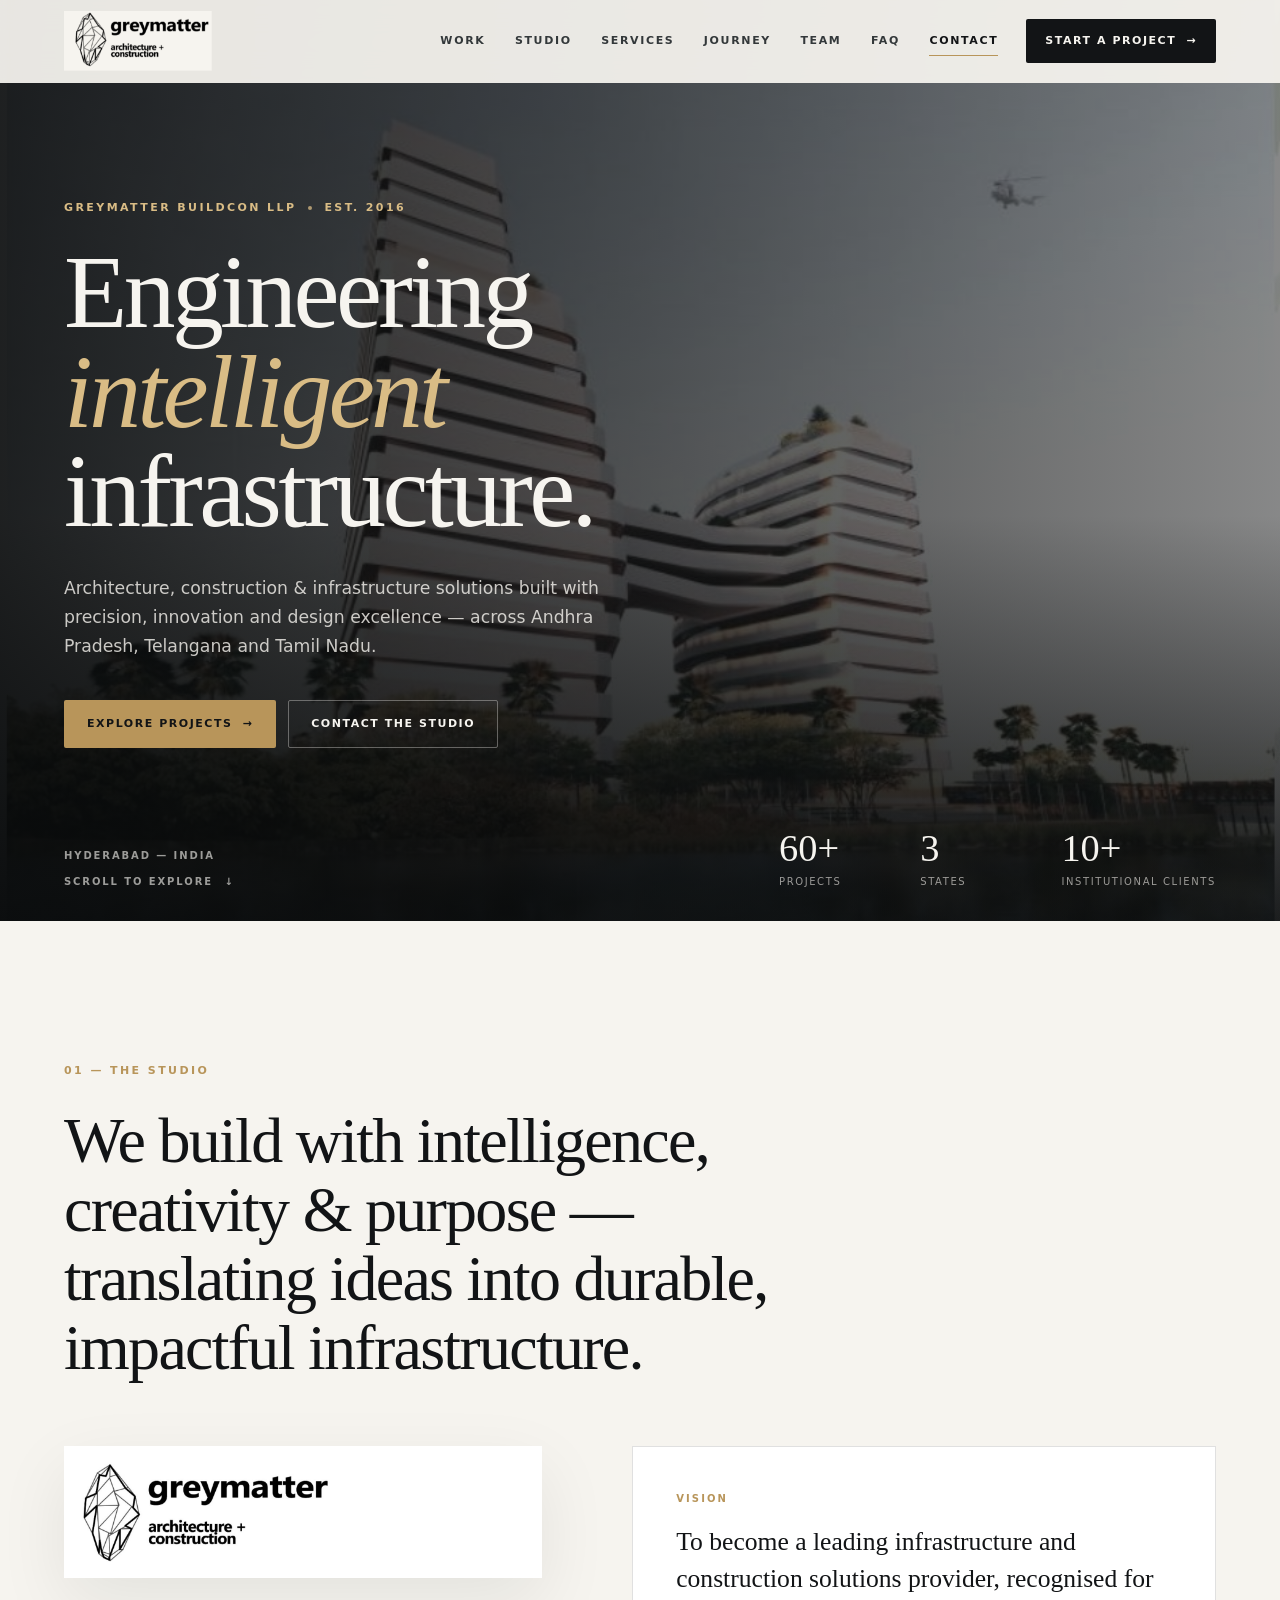
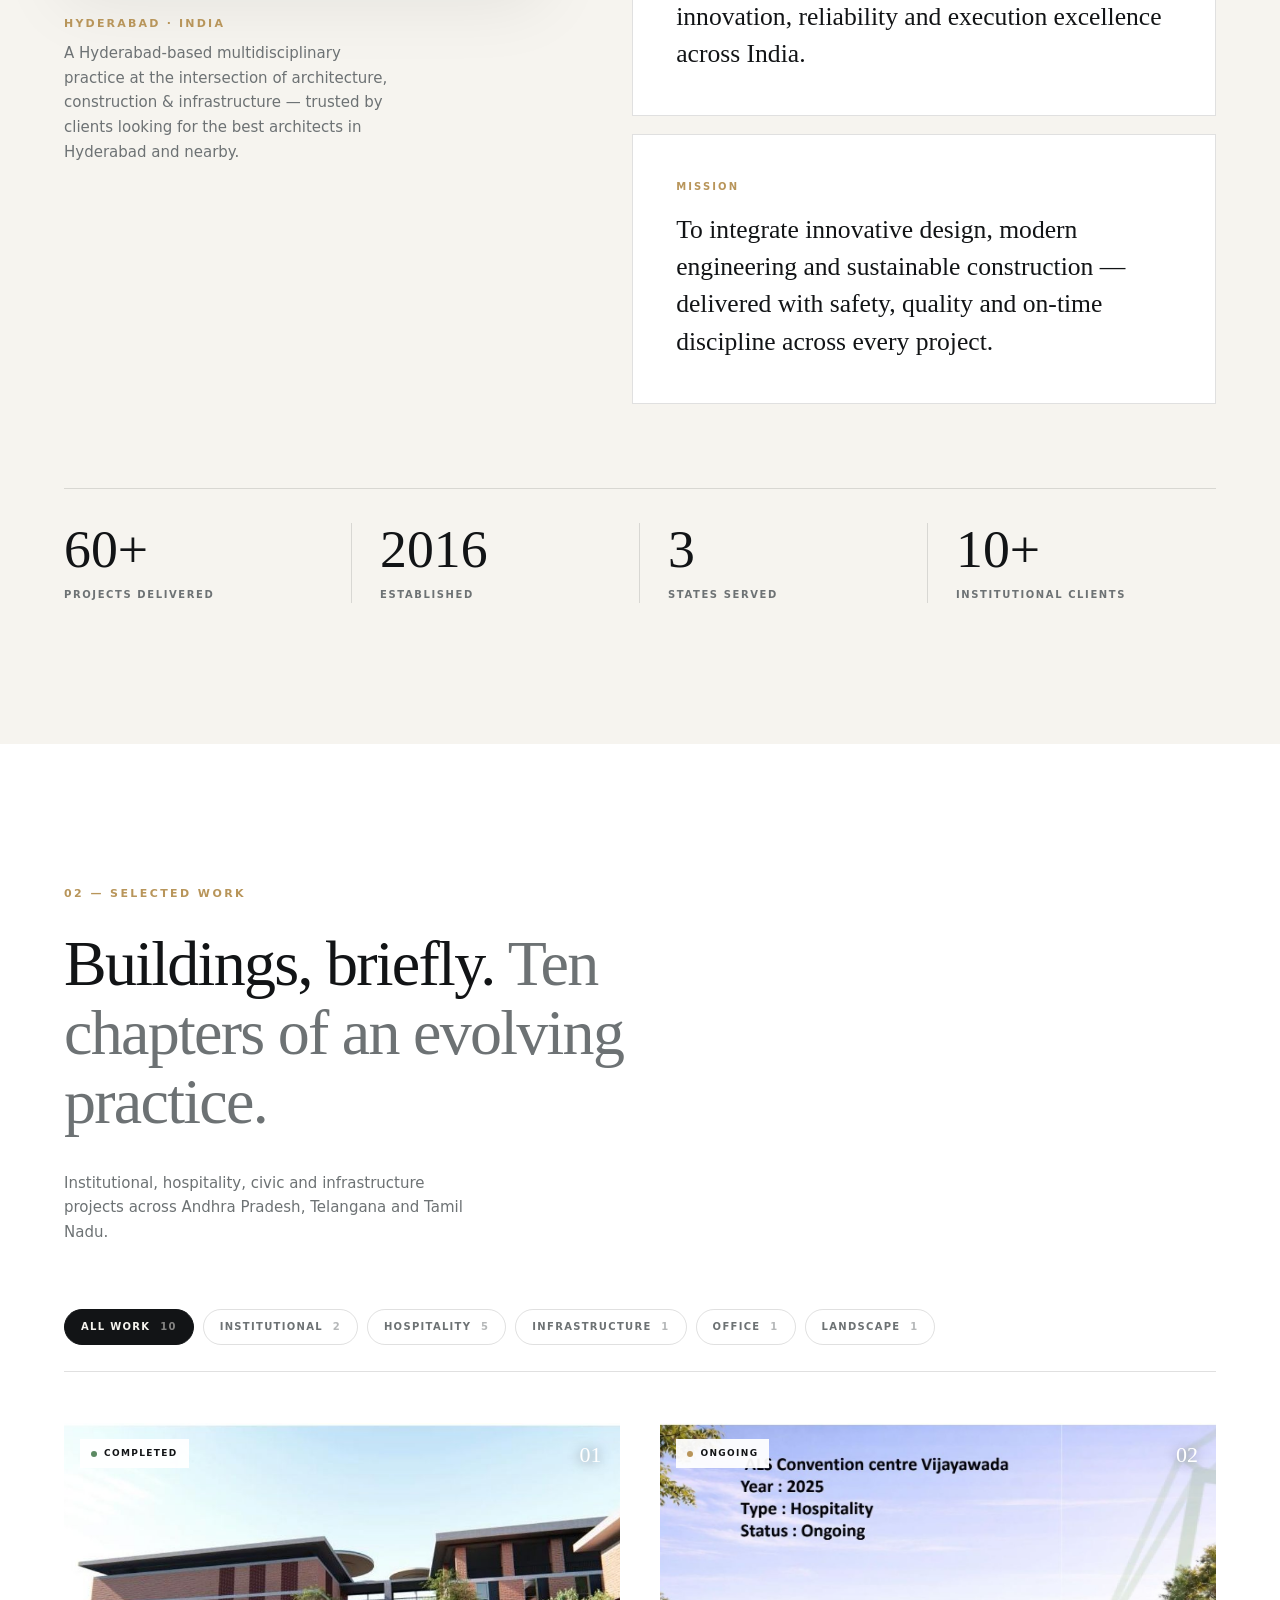
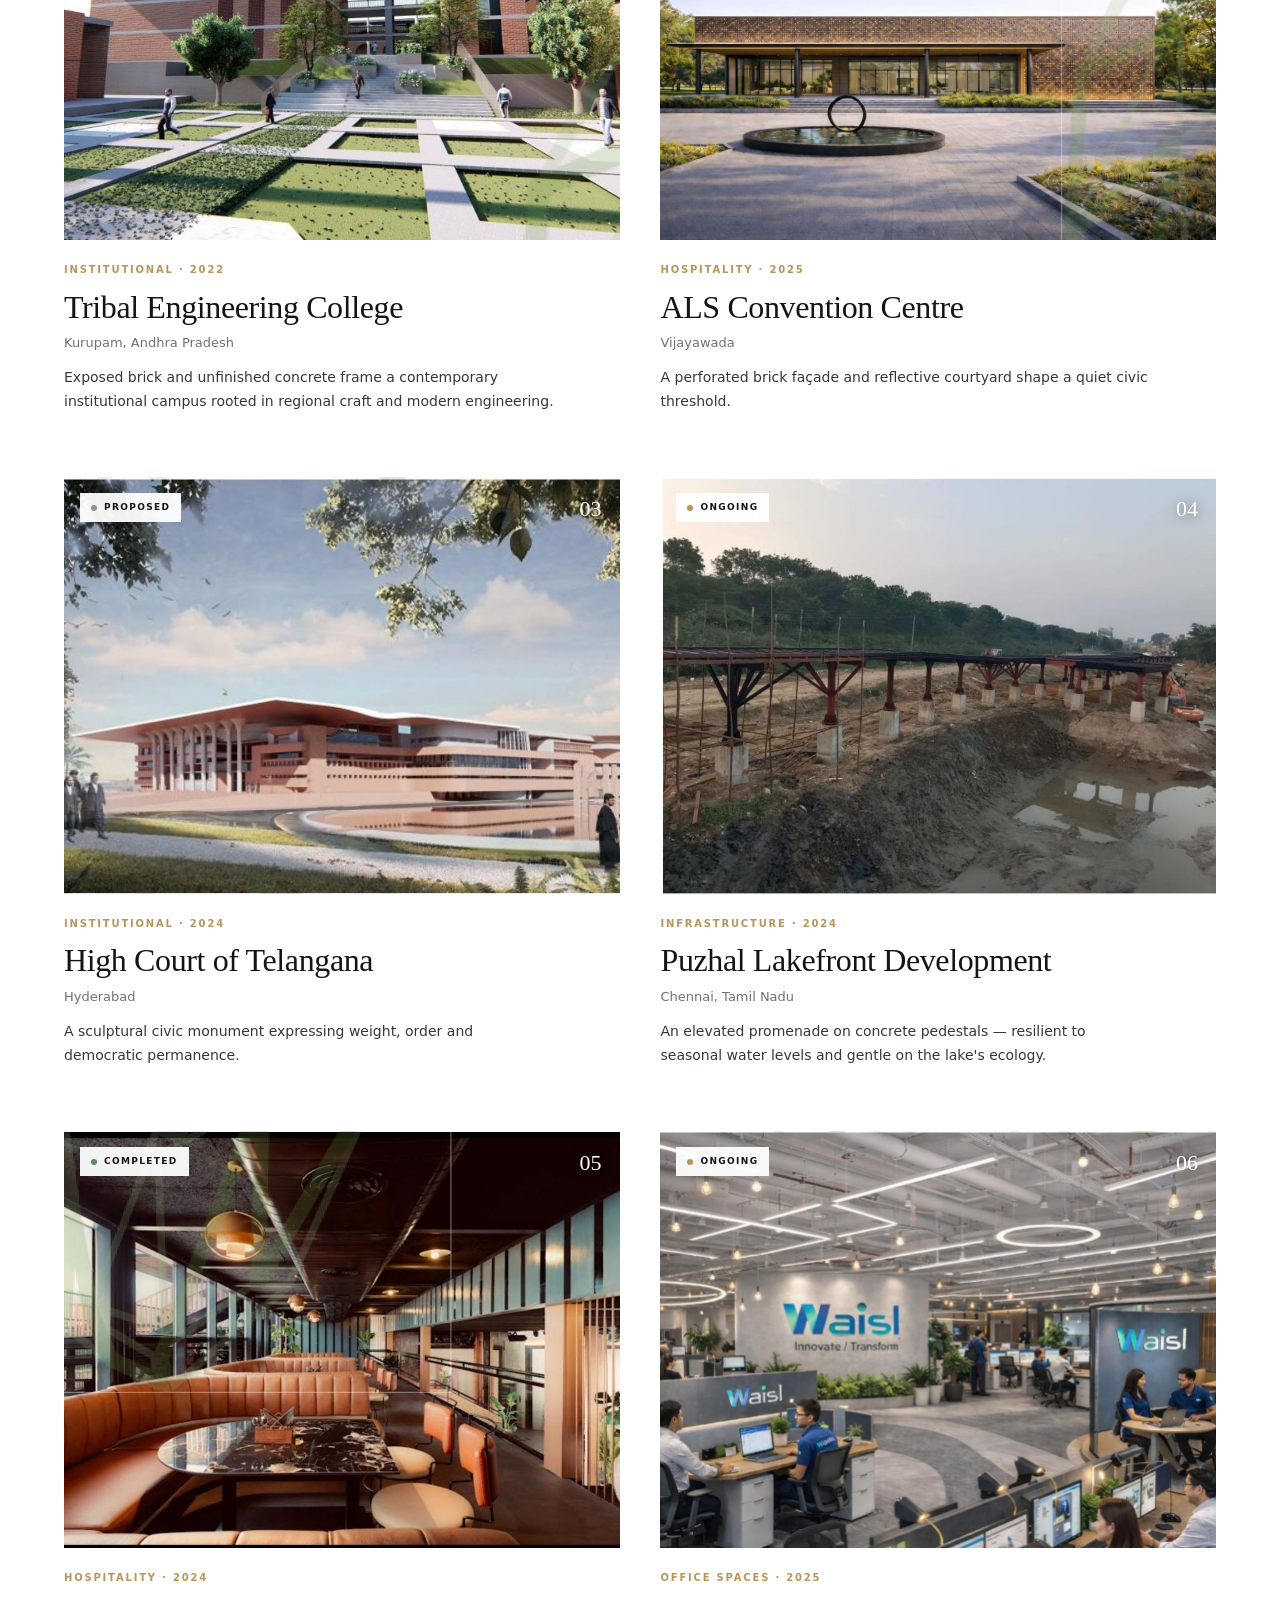
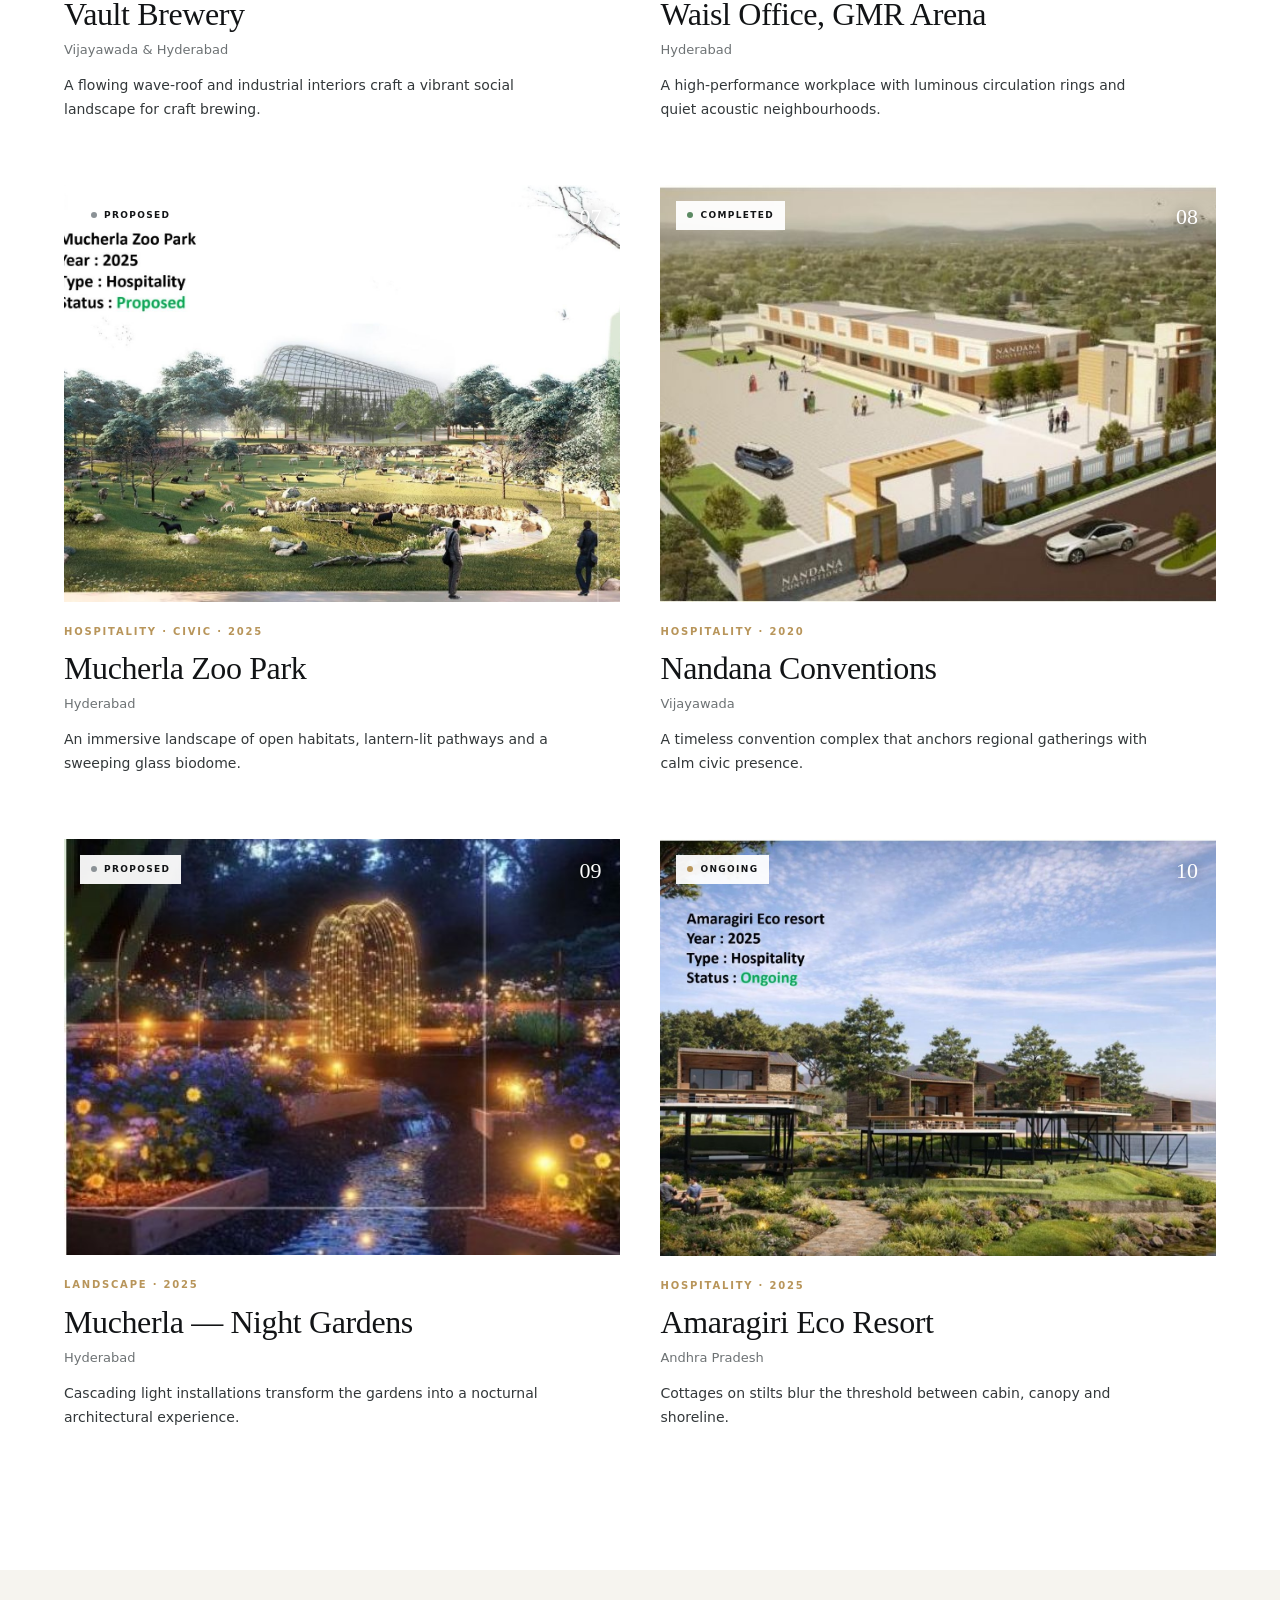
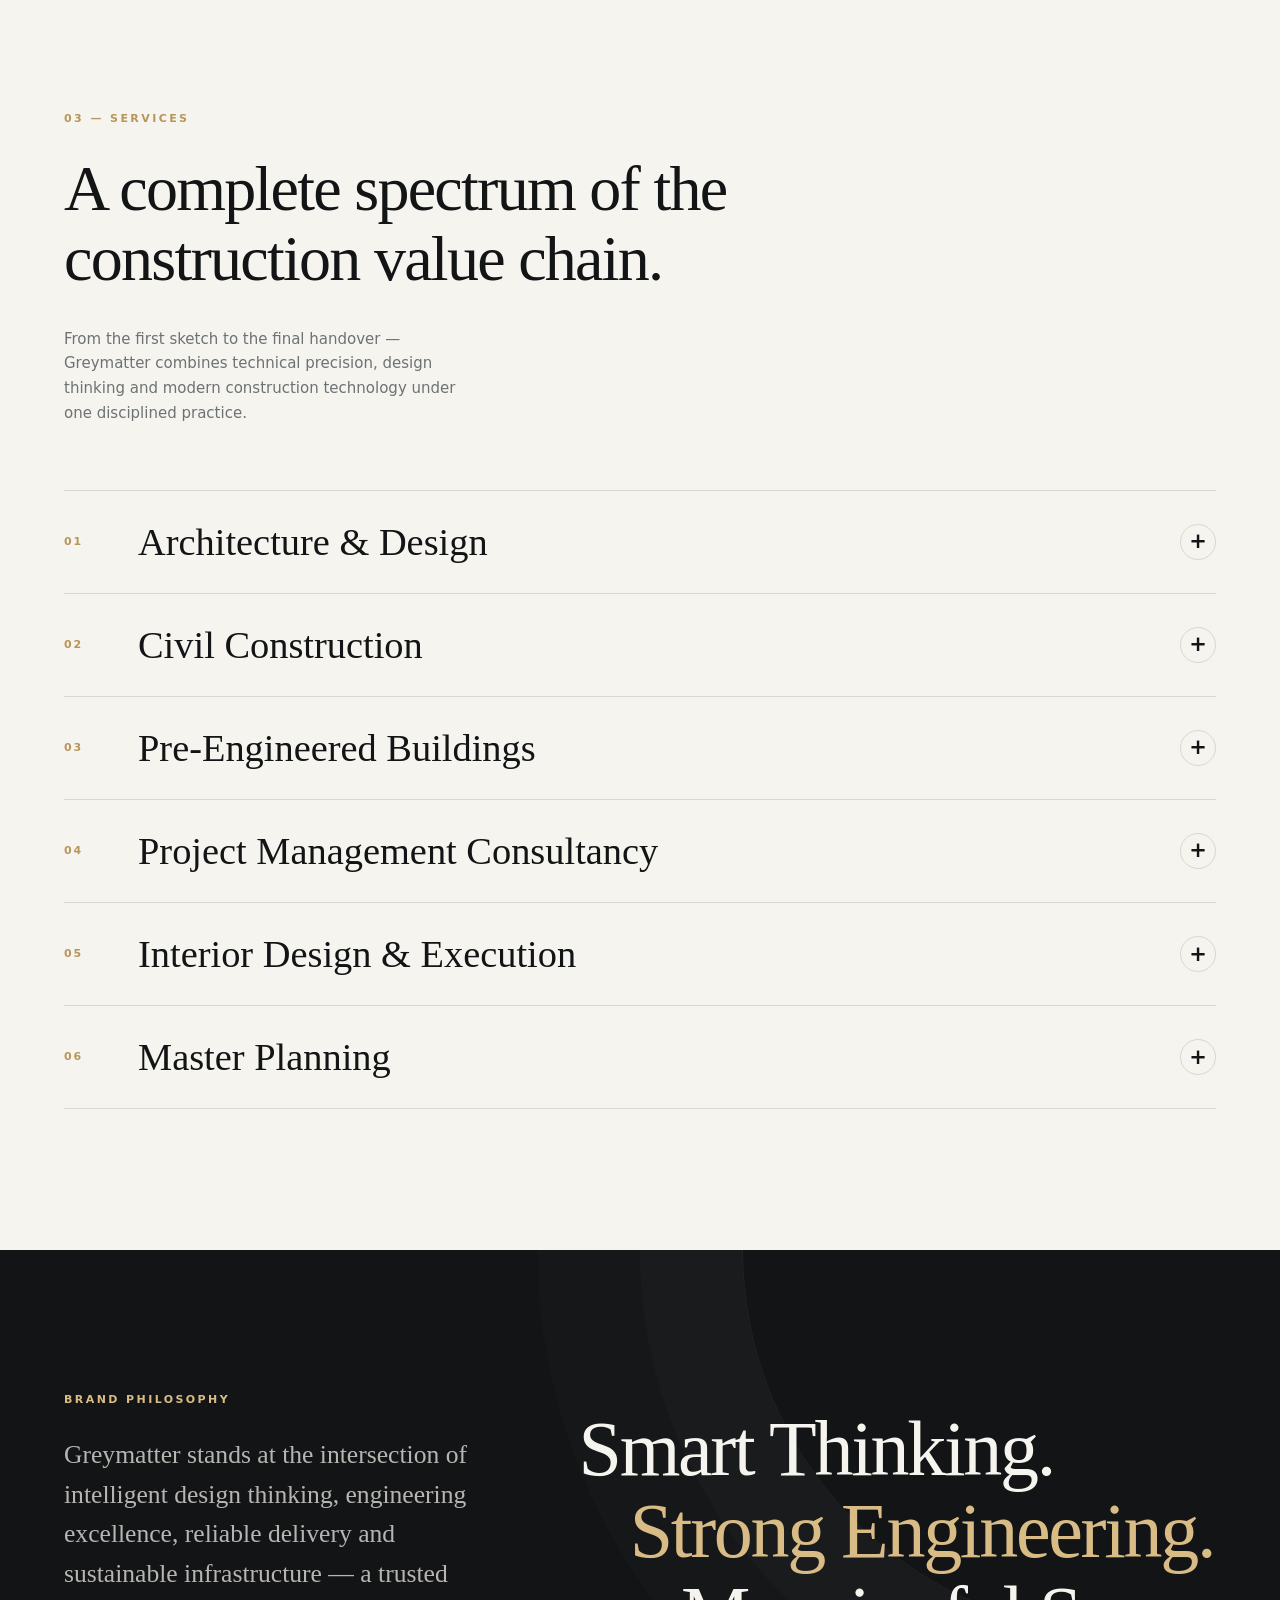
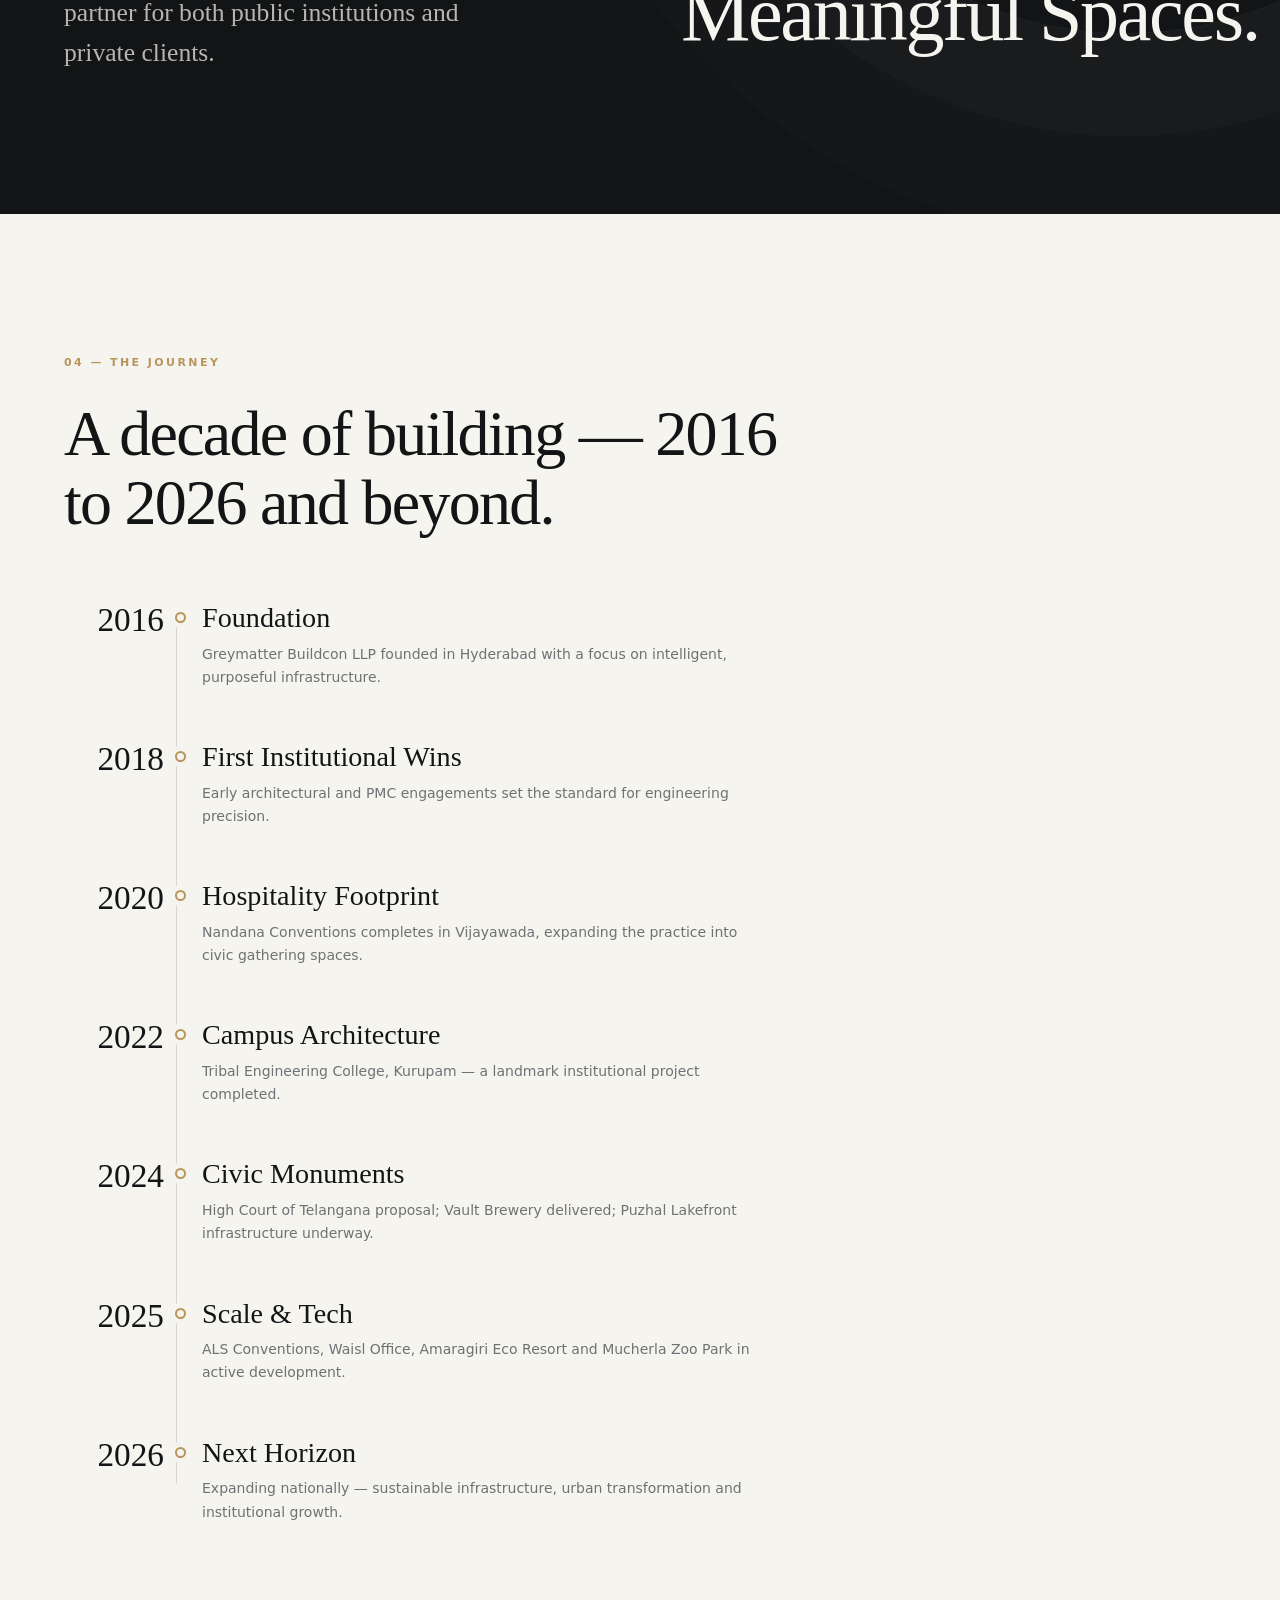
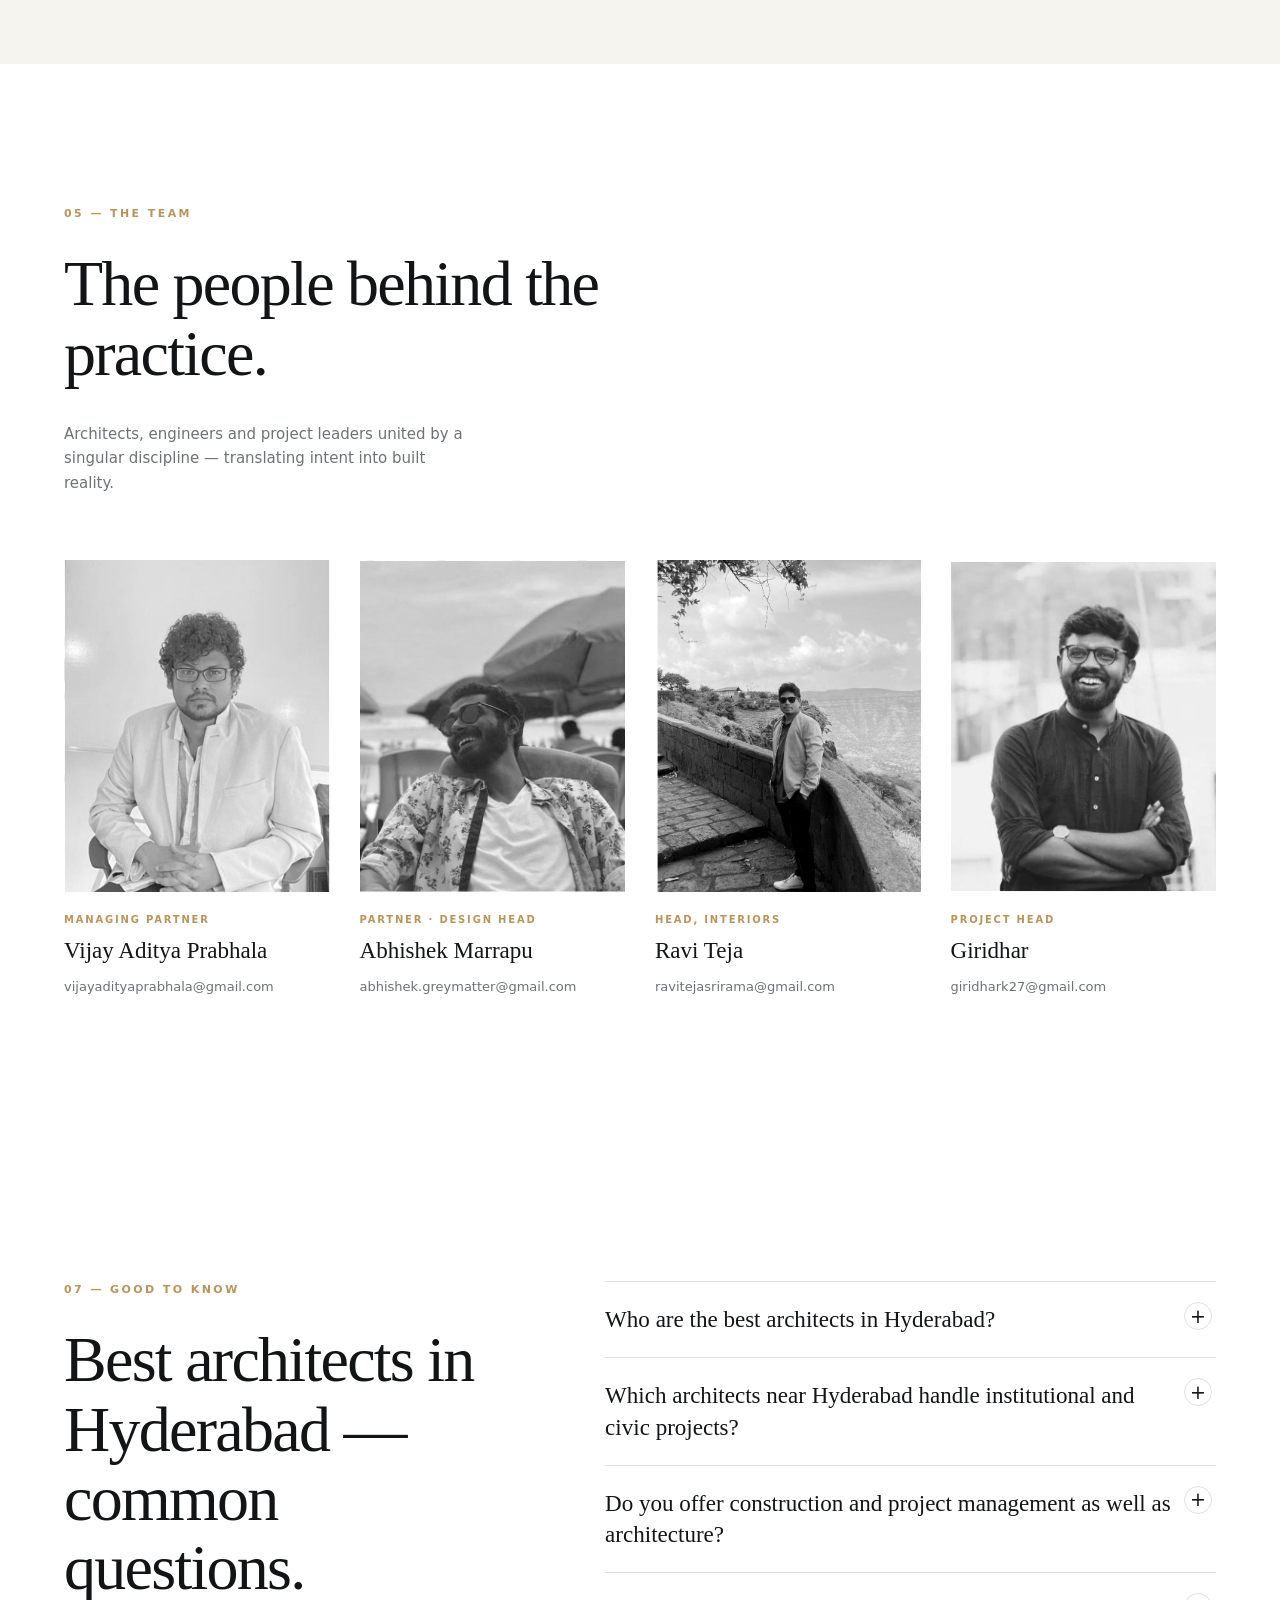
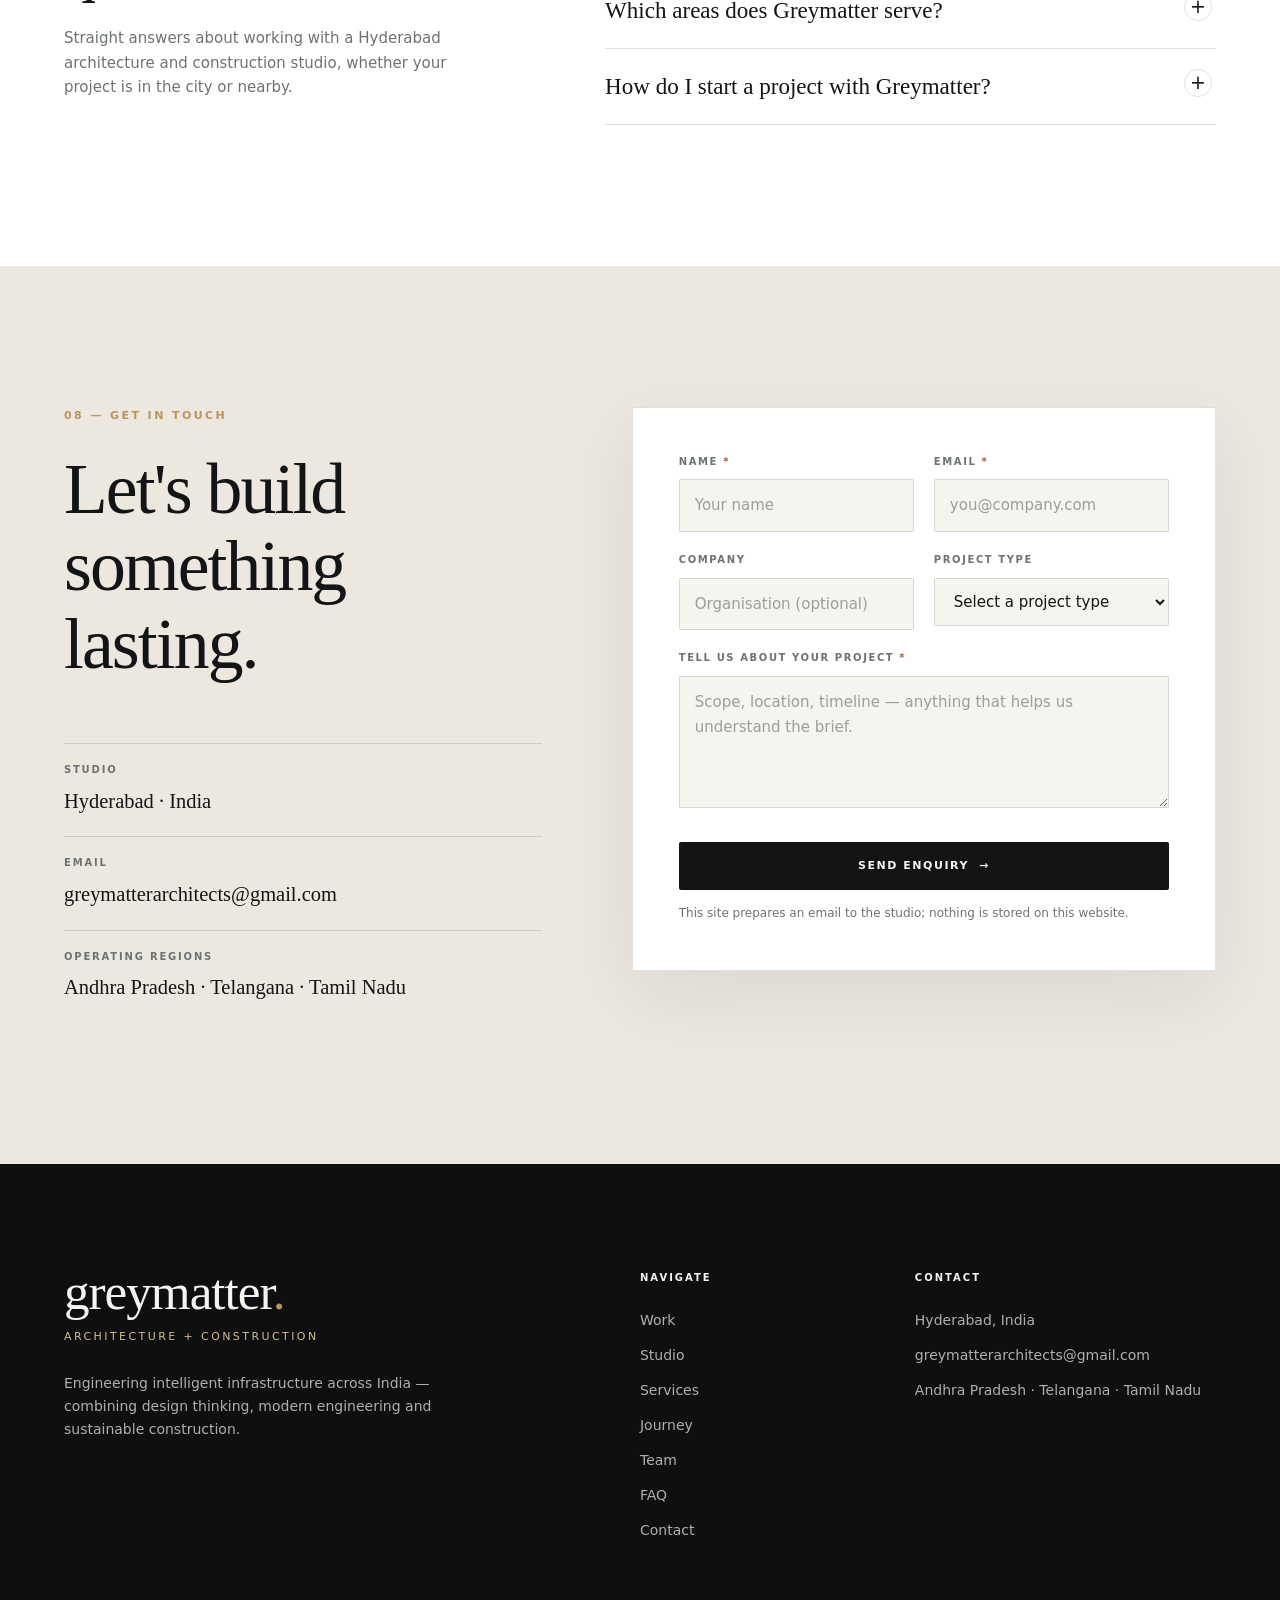
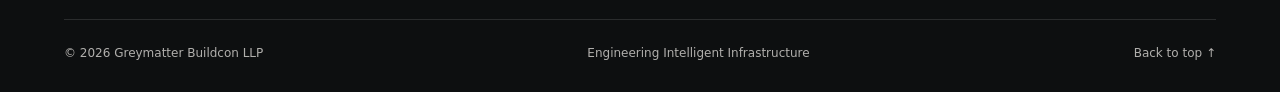
==== commit e39be73c: "Add local SEO for Hyderabad architect searches" ====
--- a/index.html
+++ b/index.html
@@ -1,15 +1,127 @@
 <!doctype html>
-<html lang="en">
+<html lang="en-IN">
 <head>
   <meta charset="utf-8">
   <meta name="viewport" content="width=device-width, initial-scale=1">
-  <title>Greymatter Buildcon LLP — Engineering Intelligent Infrastructure</title>
-  <meta name="description" content="Greymatter Buildcon LLP — a multidisciplinary architecture, construction and infrastructure studio headquartered in Hyderabad. 60+ projects across Andhra Pradesh, Telangana and Tamil Nadu.">
+  <title>Best Architects in Hyderabad | Greymatter Buildcon LLP</title>
+  <meta name="description" content="Looking for the best architects in Hyderabad? Greymatter Buildcon LLP is a Hyderabad-based architecture and construction studio with 60+ projects across Telangana, Andhra Pradesh and Tamil Nadu.">
+  <meta name="author" content="Greymatter Buildcon LLP">
+  <meta name="keywords" content="best architects in Hyderabad, best architects near Hyderabad, architects Hyderabad, architecture firm Hyderabad, construction company Hyderabad, Greymatter Buildcon LLP">
+  <meta name="robots" content="index, follow, max-snippet:-1, max-image-preview:large">
   <meta name="theme-color" content="#121416">
+  <meta name="geo.region" content="IN-TG">
+  <meta name="geo.placename" content="Hyderabad, Telangana, India">
+  <meta name="geo.position" content="17.3850;78.4867">
+  <meta name="ICBM" content="17.3850, 78.4867">
+
+  <!-- Update this URL if the site is deployed on a custom domain instead of GitHub Pages. -->
+  <link rel="canonical" href="https://greymatterarchitects.github.io/greymatter-buildcon-website/">
+
   <meta property="og:type" content="website">
-  <meta property="og:title" content="Greymatter Buildcon LLP — Engineering Intelligent Infrastructure">
-  <meta property="og:description" content="Architecture, construction and infrastructure solutions built with precision, innovation and design excellence.">
-  <meta property="og:image" content="assets/hero-towers-DsSDQHBj.jpg">
+  <meta property="og:locale" content="en_IN">
+  <meta property="og:site_name" content="Greymatter Buildcon LLP">
+  <meta property="og:url" content="https://greymatterarchitects.github.io/greymatter-buildcon-website/">
+  <meta property="og:title" content="Best Architects in Hyderabad | Greymatter Buildcon LLP">
+  <meta property="og:description" content="A Hyderabad-based architecture, construction and infrastructure studio. 60+ projects across Andhra Pradesh, Telangana and Tamil Nadu.">
+  <meta property="og:image" content="https://greymatterllp.lovable.app/assets/hero-towers-DsSDQHBj.jpg">
+  <meta property="og:image:alt" content="Architecture project by Greymatter Buildcon LLP">
+  <meta name="twitter:card" content="summary_large_image">
+  <meta name="twitter:title" content="Best Architects in Hyderabad | Greymatter Buildcon LLP">
+  <meta name="twitter:description" content="Architecture, construction and infrastructure solutions from a Hyderabad studio serving Andhra Pradesh, Telangana and Tamil Nadu.">
+  <meta name="twitter:image" content="https://greymatterllp.lovable.app/assets/hero-towers-DsSDQHBj.jpg">
+
+  <script type="application/ld+json">
+  {
+    "@context": "https://schema.org",
+    "@graph": [
+      {
+        "@type": "ProfessionalService",
+        "@id": "https://greymatterarchitects.github.io/greymatter-buildcon-website/#studio",
+        "name": "Greymatter Buildcon LLP",
+        "description": "A multidisciplinary architecture, construction and infrastructure studio in Hyderabad, delivering institutional, hospitality, civic and infrastructure projects across India.",
+        "url": "https://greymatterarchitects.github.io/greymatter-buildcon-website/",
+        "email": "greymatterarchitects@gmail.com",
+        "foundingDate": "2016",
+        "image": "https://greymatterllp.lovable.app/assets/hero-towers-DsSDQHBj.jpg",
+        "address": {
+          "@type": "PostalAddress",
+          "addressLocality": "Hyderabad",
+          "addressRegion": "Telangana",
+          "addressCountry": "IN"
+        },
+        "areaServed": [
+          { "@type": "City", "name": "Hyderabad" },
+          { "@type": "AdministrativeArea", "name": "Telangana" },
+          { "@type": "AdministrativeArea", "name": "Andhra Pradesh" },
+          { "@type": "AdministrativeArea", "name": "Tamil Nadu" }
+        ],
+        "knowsAbout": [
+          "Architecture and Design",
+          "Civil Construction",
+          "Pre-Engineered Buildings",
+          "Project Management Consultancy",
+          "Interior Design and Execution",
+          "Master Planning"
+        ]
+      },
+      {
+        "@type": "WebSite",
+        "@id": "https://greymatterarchitects.github.io/greymatter-buildcon-website/#website",
+        "url": "https://greymatterarchitects.github.io/greymatter-buildcon-website/",
+        "name": "Greymatter Buildcon LLP",
+        "inLanguage": "en-IN",
+        "publisher": { "@id": "https://greymatterarchitects.github.io/greymatter-buildcon-website/#studio" }
+      },
+      {
+        "@type": "FAQPage",
+        "@id": "https://greymatterarchitects.github.io/greymatter-buildcon-website/#faq",
+        "mainEntity": [
+          {
+            "@type": "Question",
+            "name": "Who are the best architects in Hyderabad?",
+            "acceptedAnswer": {
+              "@type": "Answer",
+              "text": "Greymatter Buildcon LLP is a Hyderabad-based multidisciplinary architecture, construction and infrastructure studio. Founded in 2016, the practice has delivered 60+ projects across institutional, hospitality and civic sectors in Andhra Pradesh, Telangana and Tamil Nadu."
+            }
+          },
+          {
+            "@type": "Question",
+            "name": "Which architects near Hyderabad handle institutional and civic projects?",
+            "acceptedAnswer": {
+              "@type": "Answer",
+              "text": "Greymatter works on institutional campuses, convention centres, civic buildings and lakefront infrastructure across Hyderabad and nearby regions, including the Tribal Engineering College at Kurupam and the High Court of Telangana proposal."
+            }
+          },
+          {
+            "@type": "Question",
+            "name": "Do you offer construction and project management as well as architecture?",
+            "acceptedAnswer": {
+              "@type": "Answer",
+              "text": "Yes. Services include architecture and design, civil construction, pre-engineered buildings, project management consultancy, interior design and execution, and master planning."
+            }
+          },
+          {
+            "@type": "Question",
+            "name": "Which areas does Greymatter serve?",
+            "acceptedAnswer": {
+              "@type": "Answer",
+              "text": "Hyderabad, Andhra Pradesh, Telangana and Tamil Nadu, with projects in Vijayawada, Chennai, Kurupam and across Telangana."
+            }
+          },
+          {
+            "@type": "Question",
+            "name": "How do I start a project with Greymatter?",
+            "acceptedAnswer": {
+              "@type": "Answer",
+              "text": "Send an enquiry through the contact form or email greymatterarchitects@gmail.com with your site, scope and timeline."
+            }
+          }
+        ]
+      }
+    ]
+  }
+  </script>
+
   <link rel="icon" href="assets/logo-greymatter-DmrfHMXl.png">
   <link rel="preload" as="image" href="assets/hero-towers-DsSDQHBj.jpg">
   <link rel="stylesheet" href="styles.css">
@@ -30,6 +142,7 @@
         <li><a href="#services">Services</a></li>
         <li><a href="#journey">Journey</a></li>
         <li><a href="#team">Team</a></li>
+        <li><a href="#faq">FAQ</a></li>
         <li><a href="#contact">Contact</a></li>
       </ul>
     </nav>
@@ -79,7 +192,7 @@
             <img src="assets/logo-greymatter-C7Kp7JaD.jpg" alt="Greymatter — architecture + construction" width="814" height="326" loading="lazy">
           </div>
           <p class="place-note">Hyderabad · India</p>
-          <p class="intro-note">A multidisciplinary practice at the intersection of architecture, construction &amp; infrastructure.</p>
+          <p class="intro-note">A Hyderabad-based multidisciplinary practice at the intersection of architecture, construction &amp; infrastructure — trusted by clients looking for the best architects in Hyderabad and nearby.</p>
         </div>
 
         <div class="studio-cards">
@@ -126,7 +239,7 @@
       <div class="projects-grid" id="projectsGrid">
         <article class="project-card reveal" data-category="institutional">
           <button class="project-media" type="button" data-project="0" aria-label="View details for Tribal Engineering College">
-            <img src="assets/project-tec-kurupam-CdKqopYB.jpg" alt="Tribal Engineering College, Kurupam" width="1164" height="654" loading="lazy">
+            <img src="assets/project-tec-kurupam-CdKqopYB.jpg" alt="Tribal Engineering College, Kurupam — institutional architecture in Andhra Pradesh" width="1164" height="654" loading="lazy">
             <span class="status status--completed">Completed</span>
             <span class="media-index" aria-hidden="true">01</span>
             <span class="media-arrow" aria-hidden="true">↗</span>
@@ -156,7 +269,7 @@
 
         <article class="project-card reveal" data-category="institutional">
           <button class="project-media" type="button" data-project="2" aria-label="View details for High Court of Telangana">
-            <img src="assets/project-high-court-B9oUjzRV.jpg" alt="High Court of Telangana, Hyderabad" width="943" height="506" loading="lazy">
+            <img src="assets/project-high-court-B9oUjzRV.jpg" alt="High Court of Telangana, Hyderabad — civic architecture proposal" width="943" height="506" loading="lazy">
             <span class="status status--proposed">Proposed</span>
             <span class="media-index" aria-hidden="true">03</span>
             <span class="media-arrow" aria-hidden="true">↗</span>
@@ -201,7 +314,7 @@
 
         <article class="project-card reveal" data-category="office">
           <button class="project-media" type="button" data-project="5" aria-label="View details for Waisl Office, GMR Arena">
-            <img src="assets/project-waisl-Ca5zR9uL.jpg" alt="Waisl Office at GMR Arena, Hyderabad" width="1252" height="835" loading="lazy">
+            <img src="assets/project-waisl-Ca5zR9uL.jpg" alt="Waisl Office at GMR Arena, Hyderabad — workplace architecture and interiors" width="1252" height="835" loading="lazy">
             <span class="status status--ongoing">Ongoing</span>
             <span class="media-index" aria-hidden="true">06</span>
             <span class="media-arrow" aria-hidden="true">↗</span>
@@ -459,11 +572,44 @@
     </div>
   </section>
 
+  <!-- FAQ / LOCAL SEO CONTENT -->
+  <section class="section faq" id="faq" aria-labelledby="faqTitle">
+    <div class="container faq-grid">
+      <div class="reveal">
+        <p class="eyebrow">07 — Good to Know</p>
+        <h2 class="display" id="faqTitle">Best architects in Hyderabad — common questions.</h2>
+        <p class="section-note">Straight answers about working with a Hyderabad architecture and construction studio, whether your project is in the city or nearby.</p>
+      </div>
+      <div class="faq-list">
+        <details class="faq-item reveal">
+          <summary>Who are the best architects in Hyderabad?</summary>
+          <p>Greymatter Buildcon LLP is a Hyderabad-based multidisciplinary architecture, construction and infrastructure studio. Founded in 2016, the practice has delivered 60+ projects across institutional, hospitality and civic sectors in Andhra Pradesh, Telangana and Tamil Nadu.</p>
+        </details>
+        <details class="faq-item reveal" style="--d:.06s">
+          <summary>Which architects near Hyderabad handle institutional and civic projects?</summary>
+          <p>Greymatter works on institutional campuses, convention centres, civic buildings and lakefront infrastructure across Hyderabad and nearby regions, including the Tribal Engineering College at Kurupam and the High Court of Telangana proposal.</p>
+        </details>
+        <details class="faq-item reveal" style="--d:.12s">
+          <summary>Do you offer construction and project management as well as architecture?</summary>
+          <p>Yes. Services include architecture and design, civil construction, pre-engineered buildings, project management consultancy, interior design and execution, and master planning.</p>
+        </details>
+        <details class="faq-item reveal" style="--d:.18s">
+          <summary>Which areas does Greymatter serve?</summary>
+          <p>Hyderabad, Andhra Pradesh, Telangana and Tamil Nadu, with projects in Vijayawada, Chennai, Kurupam and across Telangana.</p>
+        </details>
+        <details class="faq-item reveal" style="--d:.24s">
+          <summary>How do I start a project with Greymatter?</summary>
+          <p>Send an enquiry through the contact form or email <a href="mailto:greymatterarchitects@gmail.com">greymatterarchitects@gmail.com</a> with your site, scope and timeline.</p>
+        </details>
+      </div>
+    </div>
+  </section>
+
   <!-- CONTACT -->
   <section class="section contact" id="contact" aria-labelledby="contactTitle">
     <div class="container contact-grid">
       <div class="contact-intro reveal">
-        <p class="eyebrow">06 — Get in Touch</p>
+        <p class="eyebrow">08 — Get in Touch</p>
         <h2 class="display" id="contactTitle">Let's build something lasting.</h2>
         <dl class="contact-dl">
           <div><dt>Studio</dt><dd>Hyderabad · India</dd></div>
@@ -538,6 +684,7 @@
           <li><a href="#services">Services</a></li>
           <li><a href="#journey">Journey</a></li>
           <li><a href="#team">Team</a></li>
+          <li><a href="#faq">FAQ</a></li>
           <li><a href="#contact">Contact</a></li>
         </ul>
       </nav>
--- a/styles.css
+++ b/styles.css
@@ -774,6 +774,53 @@
 .form-success strong, .form-success span { display: block; }
 .form-success a { display: inline-block; margin-top: 8px; font-weight: 700; text-decoration: underline; text-underline-offset: 3px; }
 .form-note { margin: 14px 0 0; color: var(--muted); font-size: 12px; }
+
+/* ---------- FAQ ---------- */
+.faq { background: var(--white); }
+.faq-grid {
+  display: grid;
+  grid-template-columns: minmax(0, 0.85fr) minmax(0, 1.15fr);
+  gap: clamp(44px, 7vw, 100px);
+  align-items: start;
+}
+.faq-grid .section-note { margin-top: 24px; }
+.faq-list { border-top: 1px solid var(--line); }
+.faq-item { border-bottom: 1px solid var(--line); }
+.faq-item summary {
+  position: relative;
+  padding: 22px 40px 22px 0;
+  cursor: pointer;
+  font-family: var(--serif);
+  font-size: clamp(1.1rem, 1.8vw, 1.45rem);
+  line-height: 1.35;
+  list-style: none;
+}
+.faq-item summary::-webkit-details-marker { display: none; }
+.faq-item summary::after {
+  content: "+";
+  position: absolute;
+  right: 4px;
+  top: 20px;
+  width: 28px;
+  height: 28px;
+  display: grid;
+  place-items: center;
+  border: 1px solid var(--line);
+  border-radius: 50%;
+  font-family: var(--sans);
+  font-size: 19px;
+  line-height: 1;
+  transition: transform 0.3s, background-color 0.3s, color 0.3s, border-color 0.3s;
+}
+.faq-item[open] summary::after {
+  content: "−";
+  transform: rotate(180deg);
+  background: var(--ink);
+  border-color: var(--ink);
+  color: var(--paper);
+}
+.faq-item p { margin: 0; padding: 0 40px 24px 0; color: var(--muted); font-size: 14px; line-height: 1.75; }
+.faq-item a { color: var(--ink); border-bottom: 1px solid var(--brass); }
 
 /* ---------- Footer ---------- */
 .site-footer {
@@ -928,7 +975,7 @@
   .nav ul { flex-direction: column; align-items: stretch; gap: 0; }
   .nav a { padding: 13px 0; border-bottom: 1px solid var(--line); font-size: 12px; }
   .nav a::after { display: none; }
-  .studio-grid, .contact-grid { grid-template-columns: 1fr; }
+  .studio-grid, .contact-grid, .faq-grid { grid-template-columns: 1fr; }
   .contact-intro .display { max-width: 18ch; }
   .hero { padding-top: 100px; }
 }
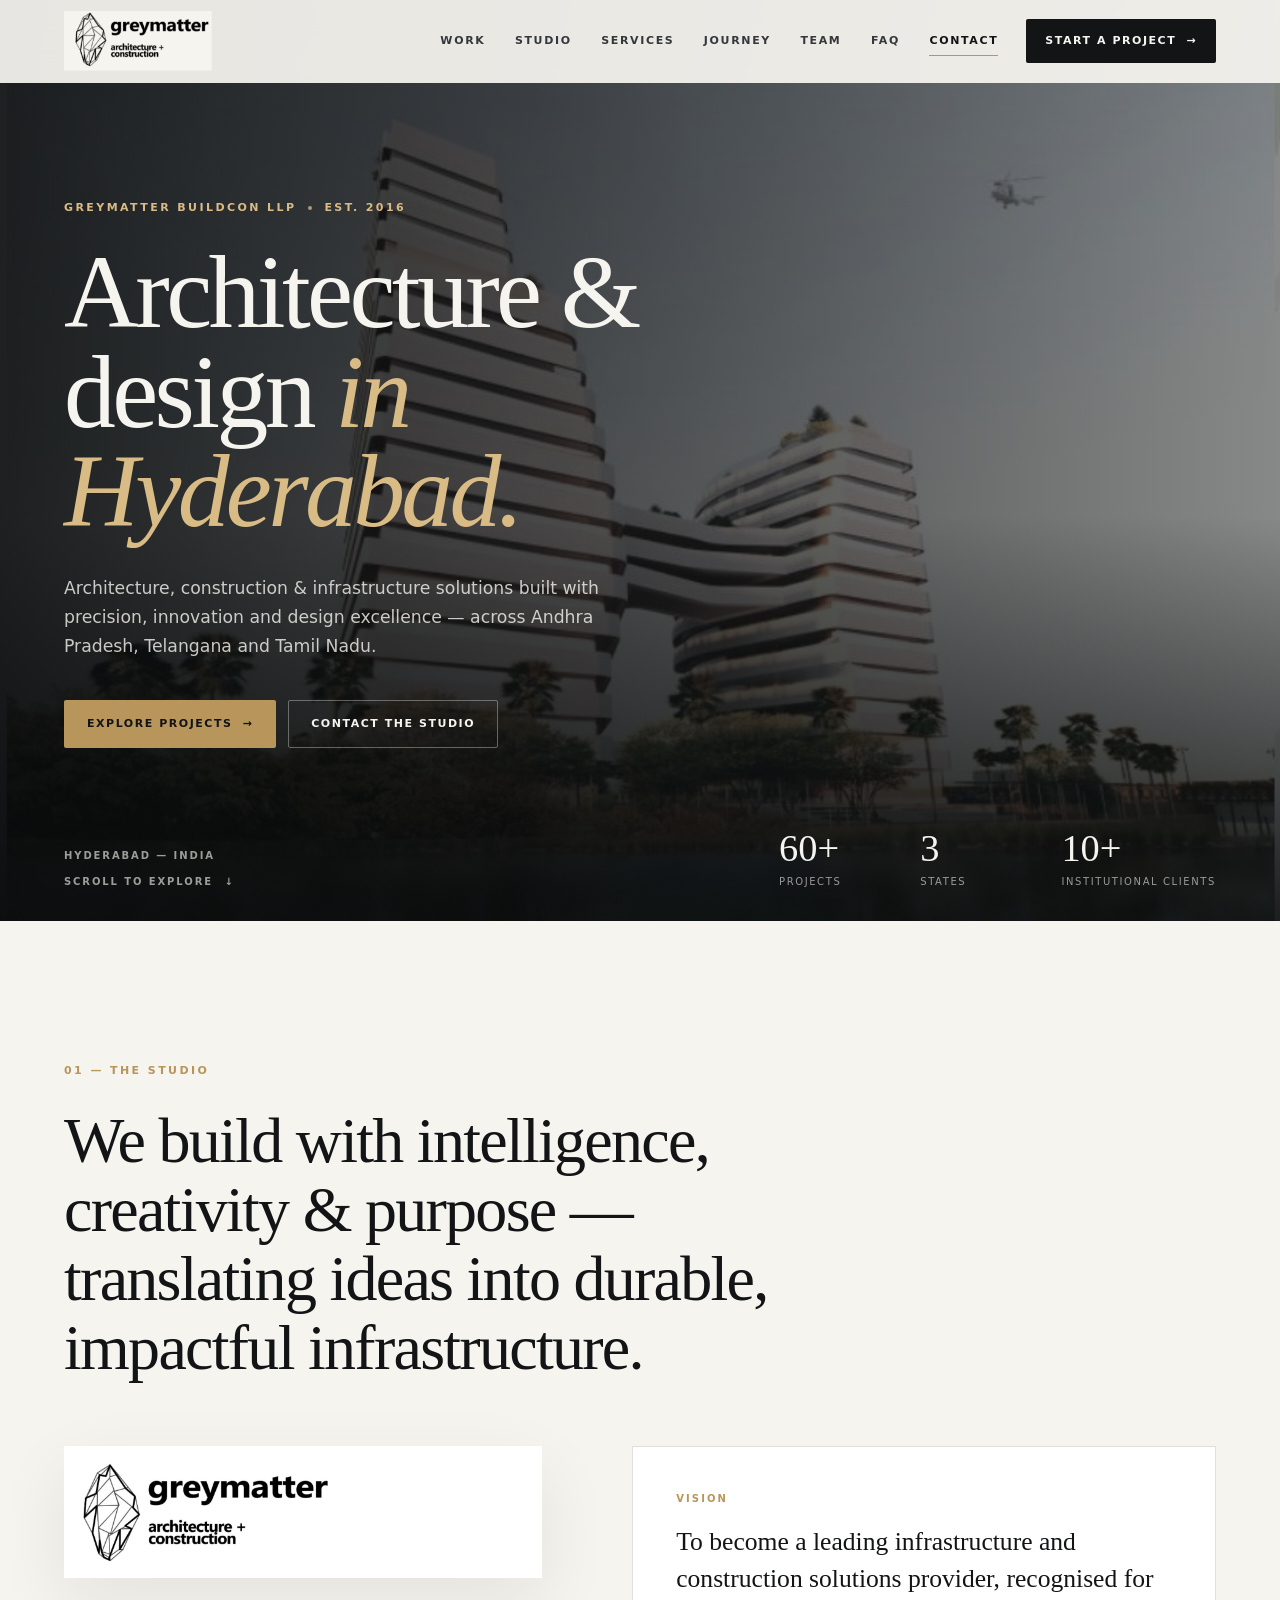
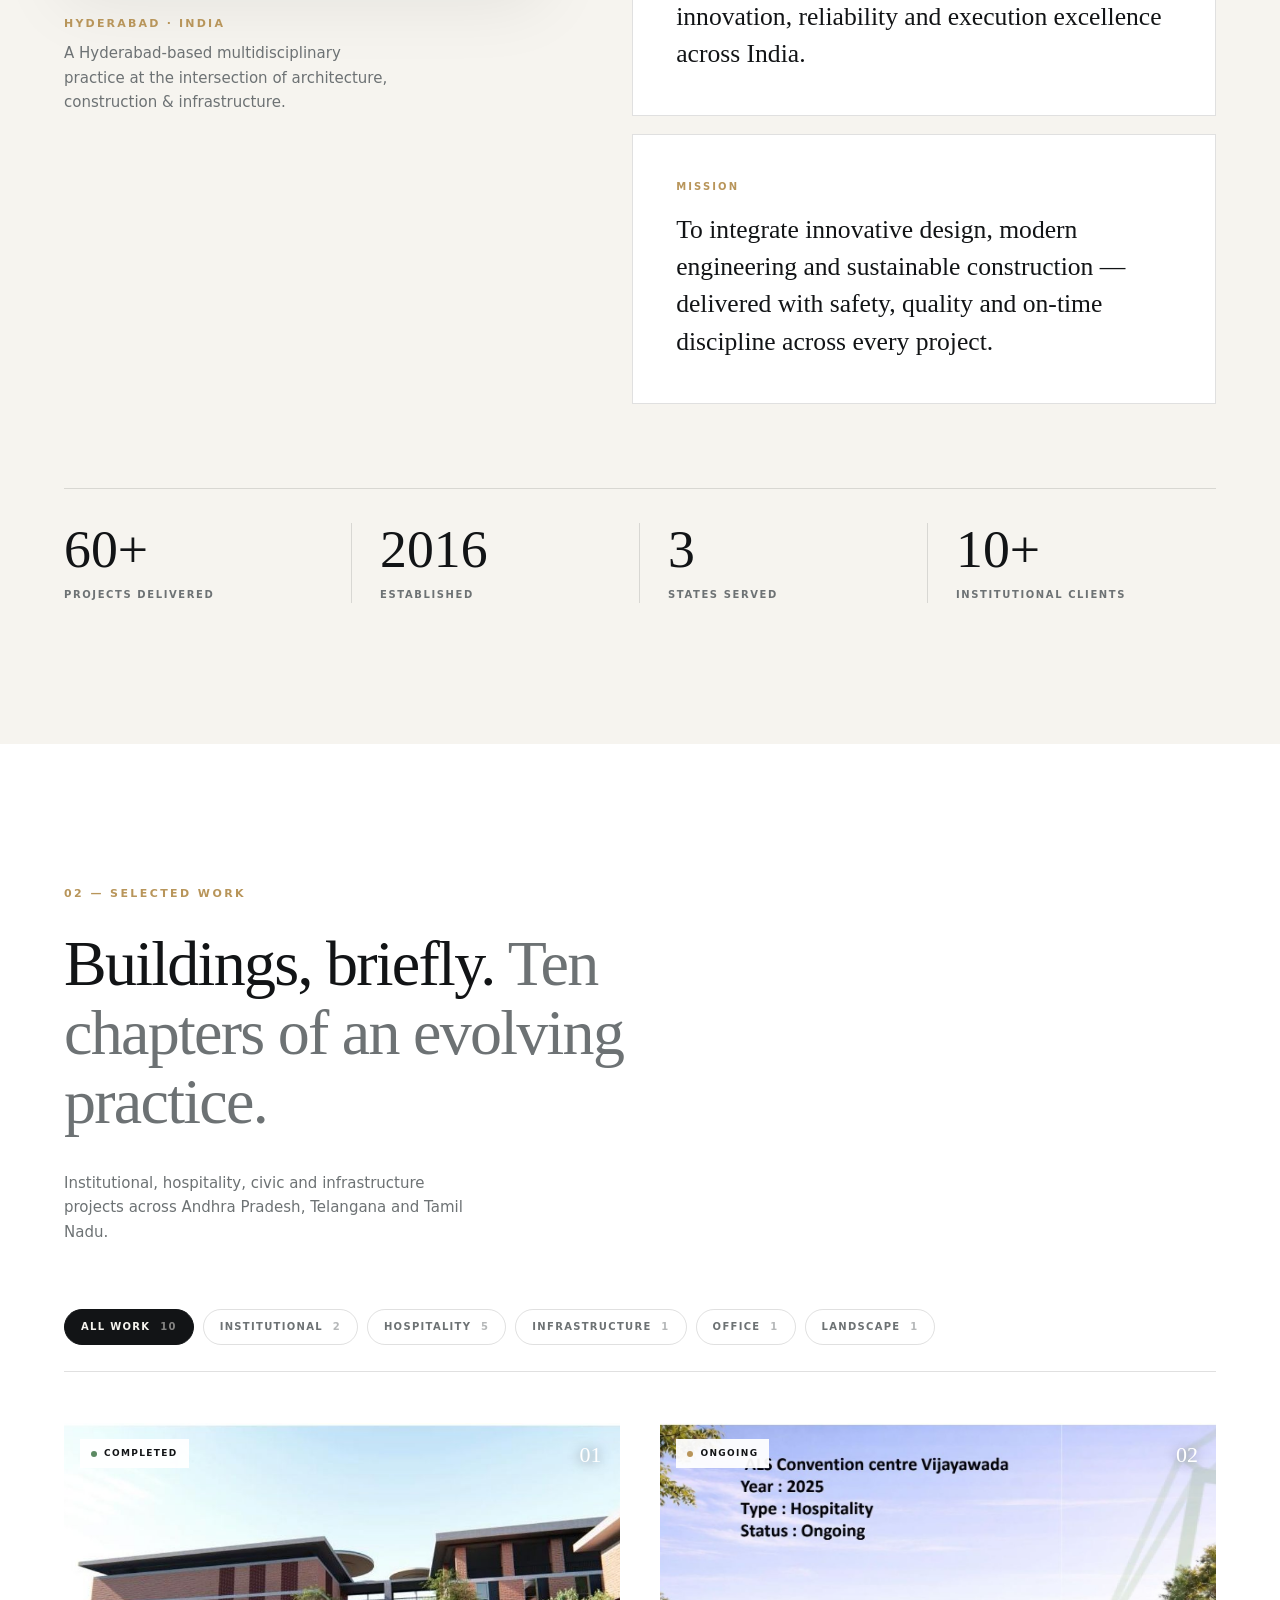
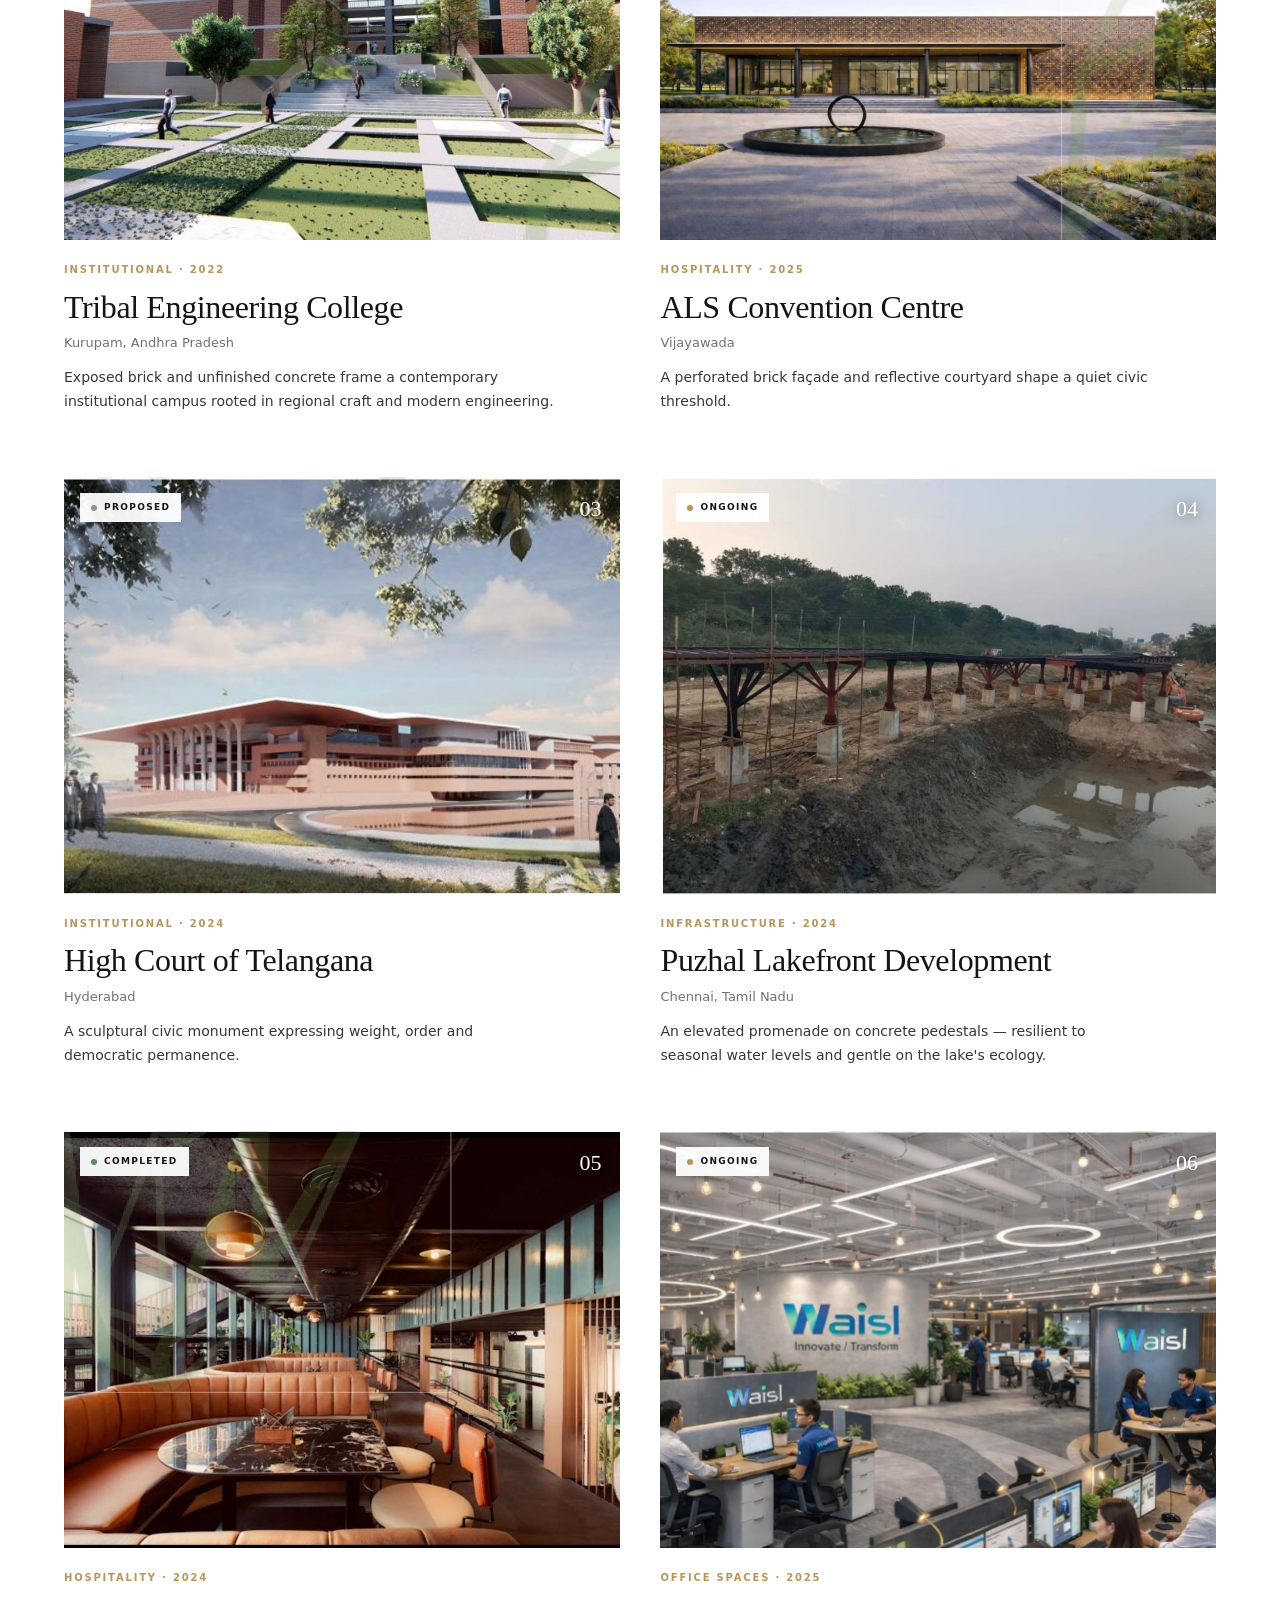
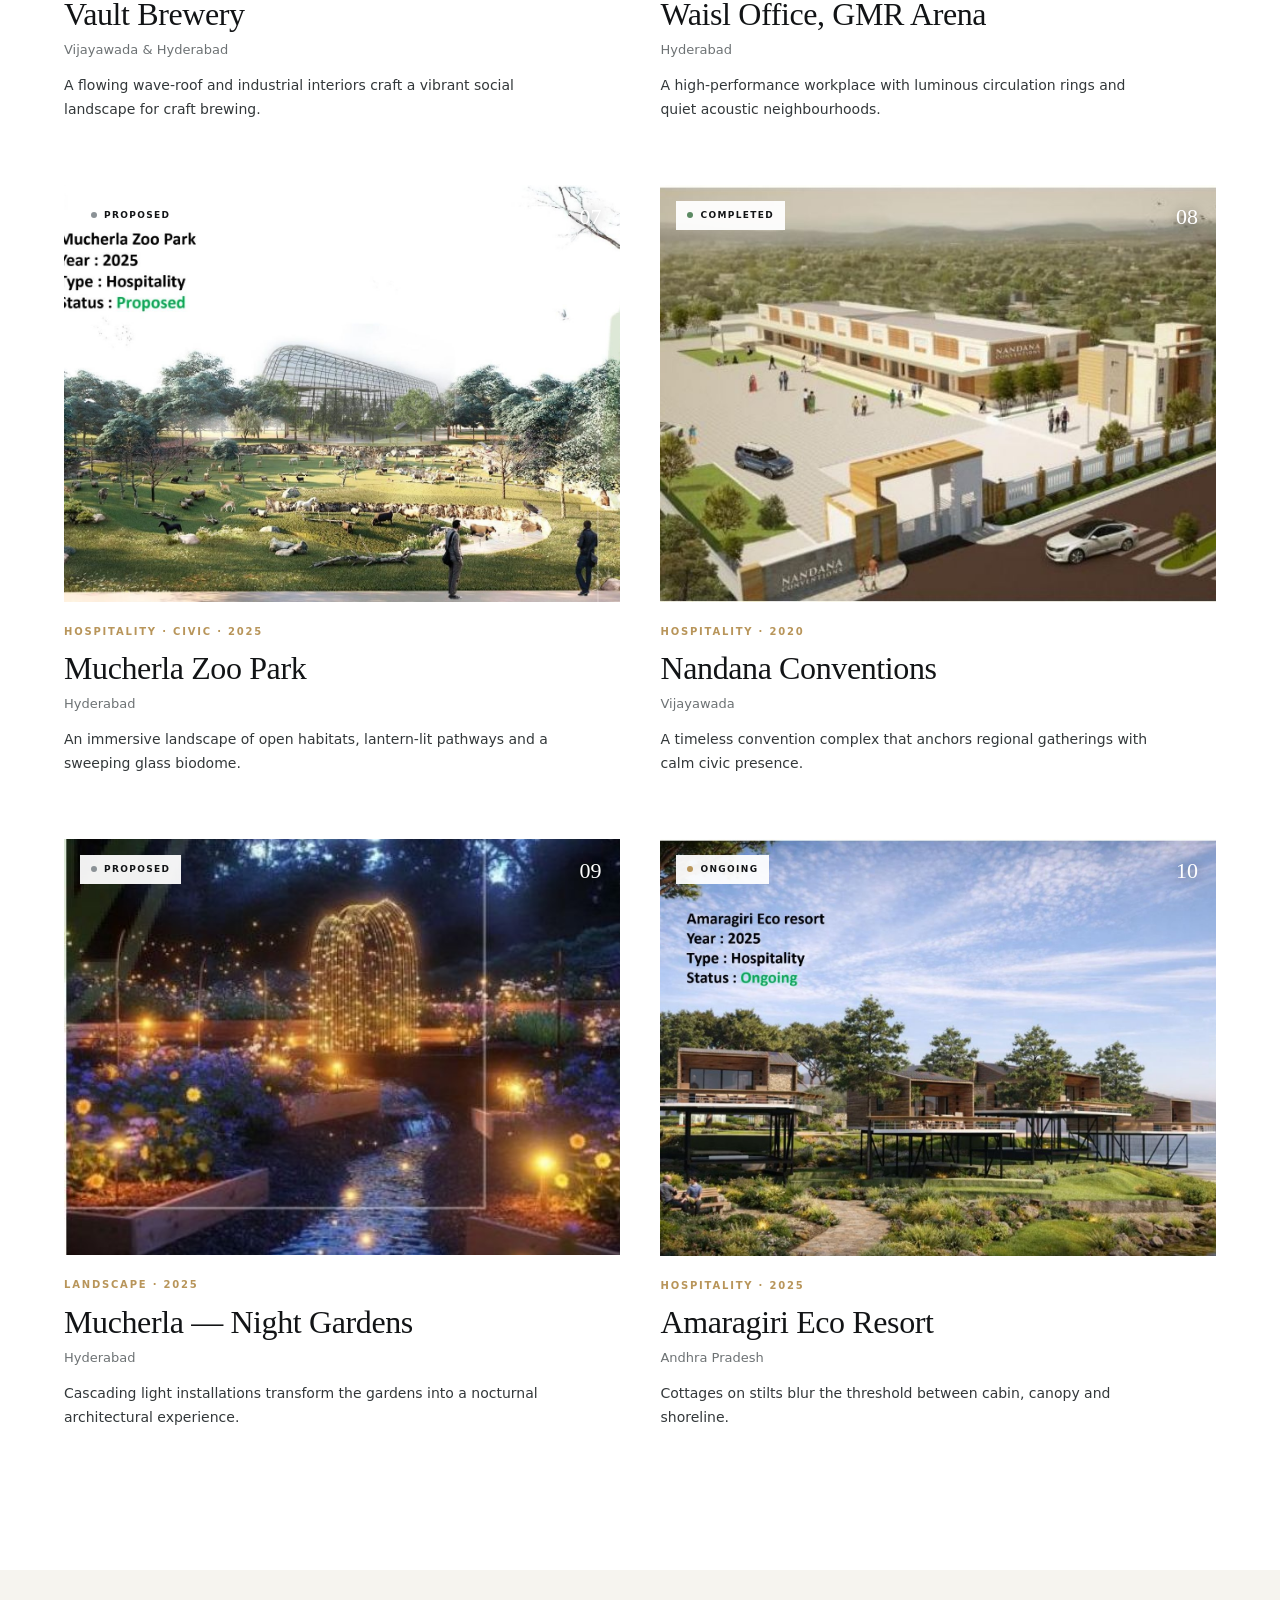
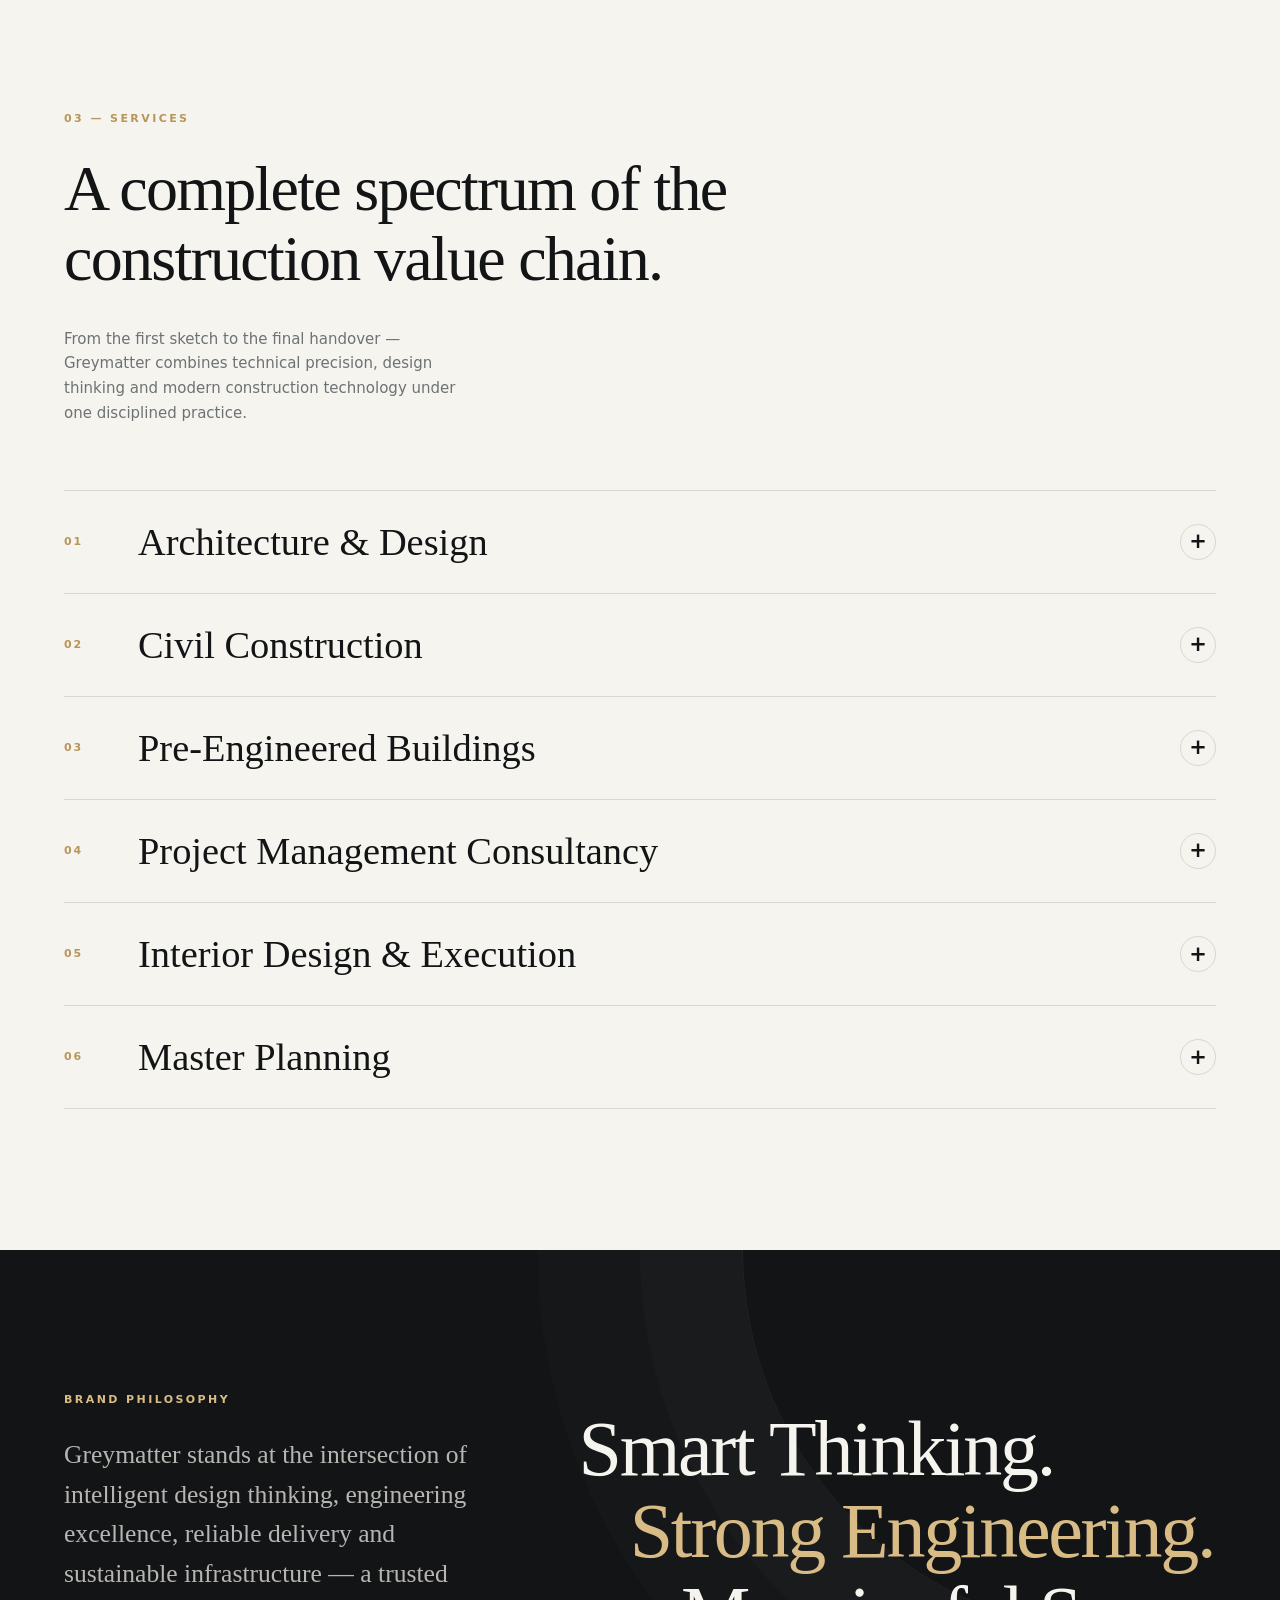
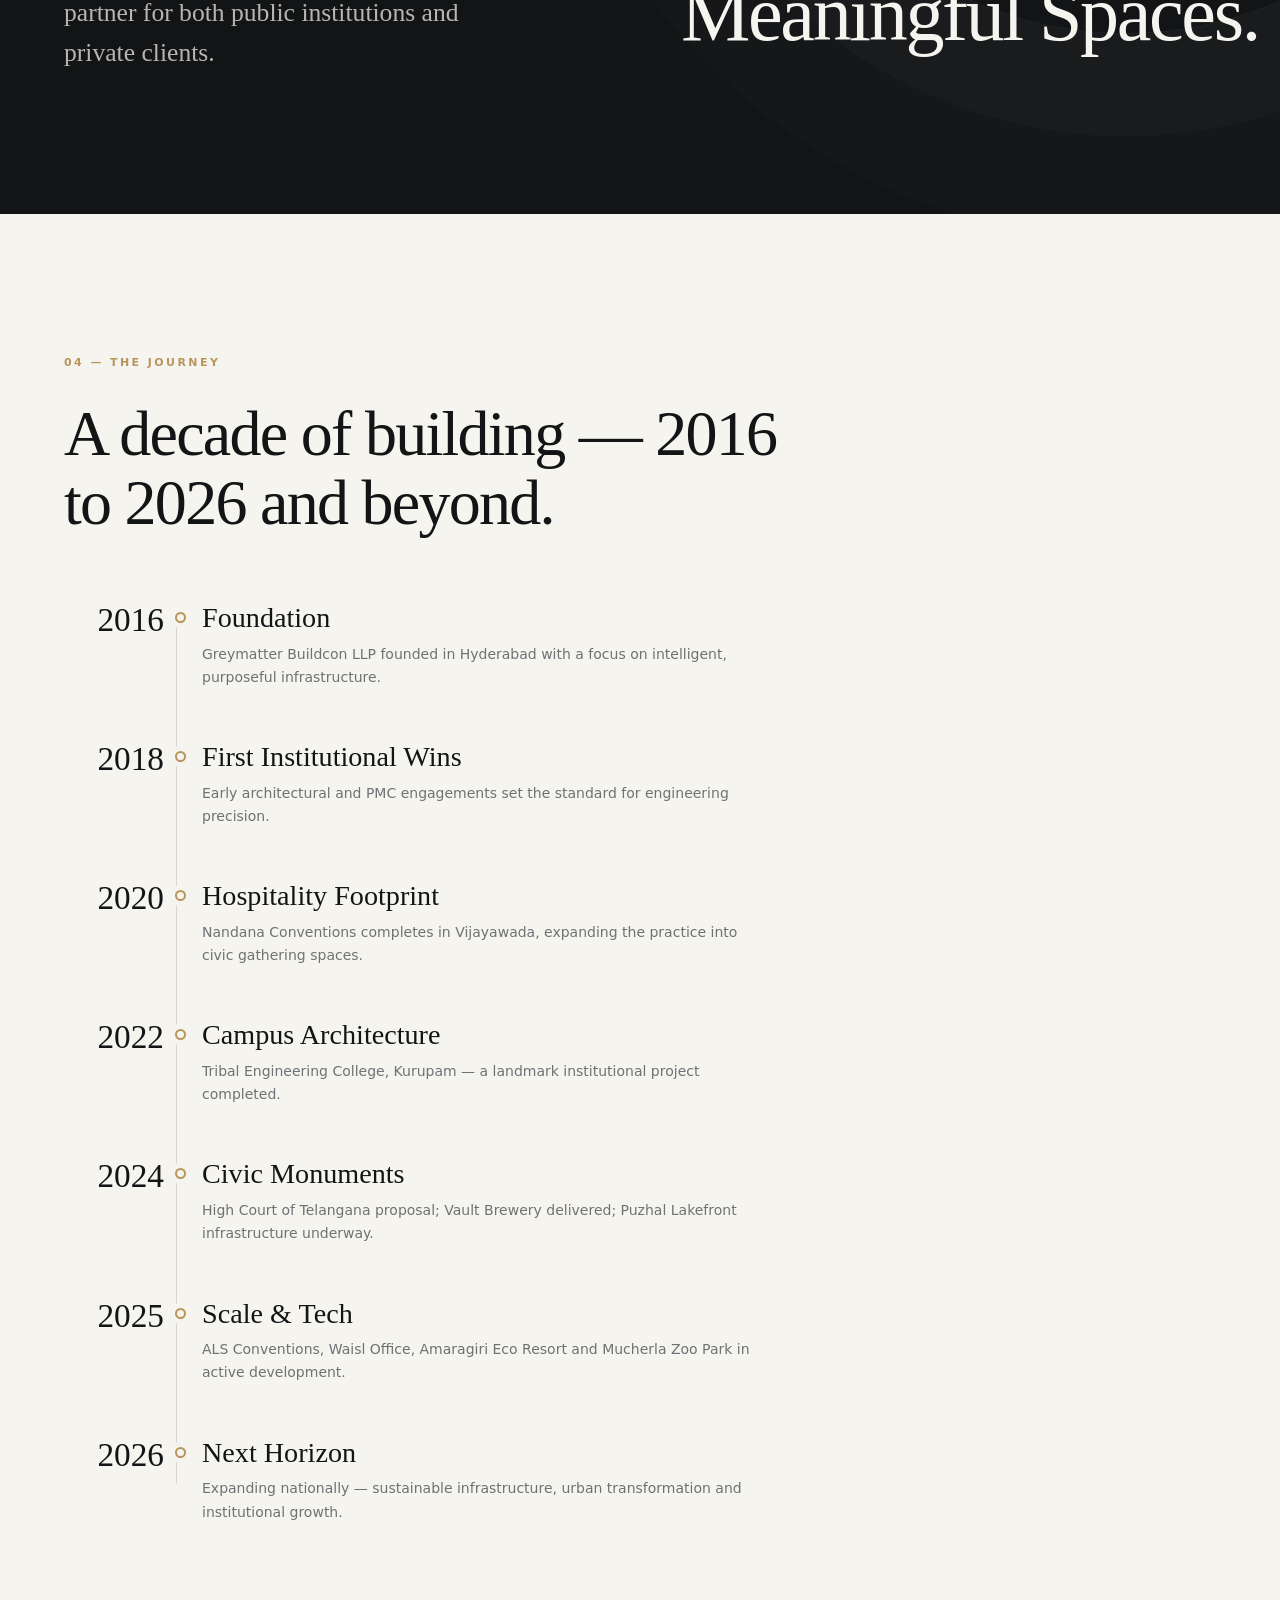
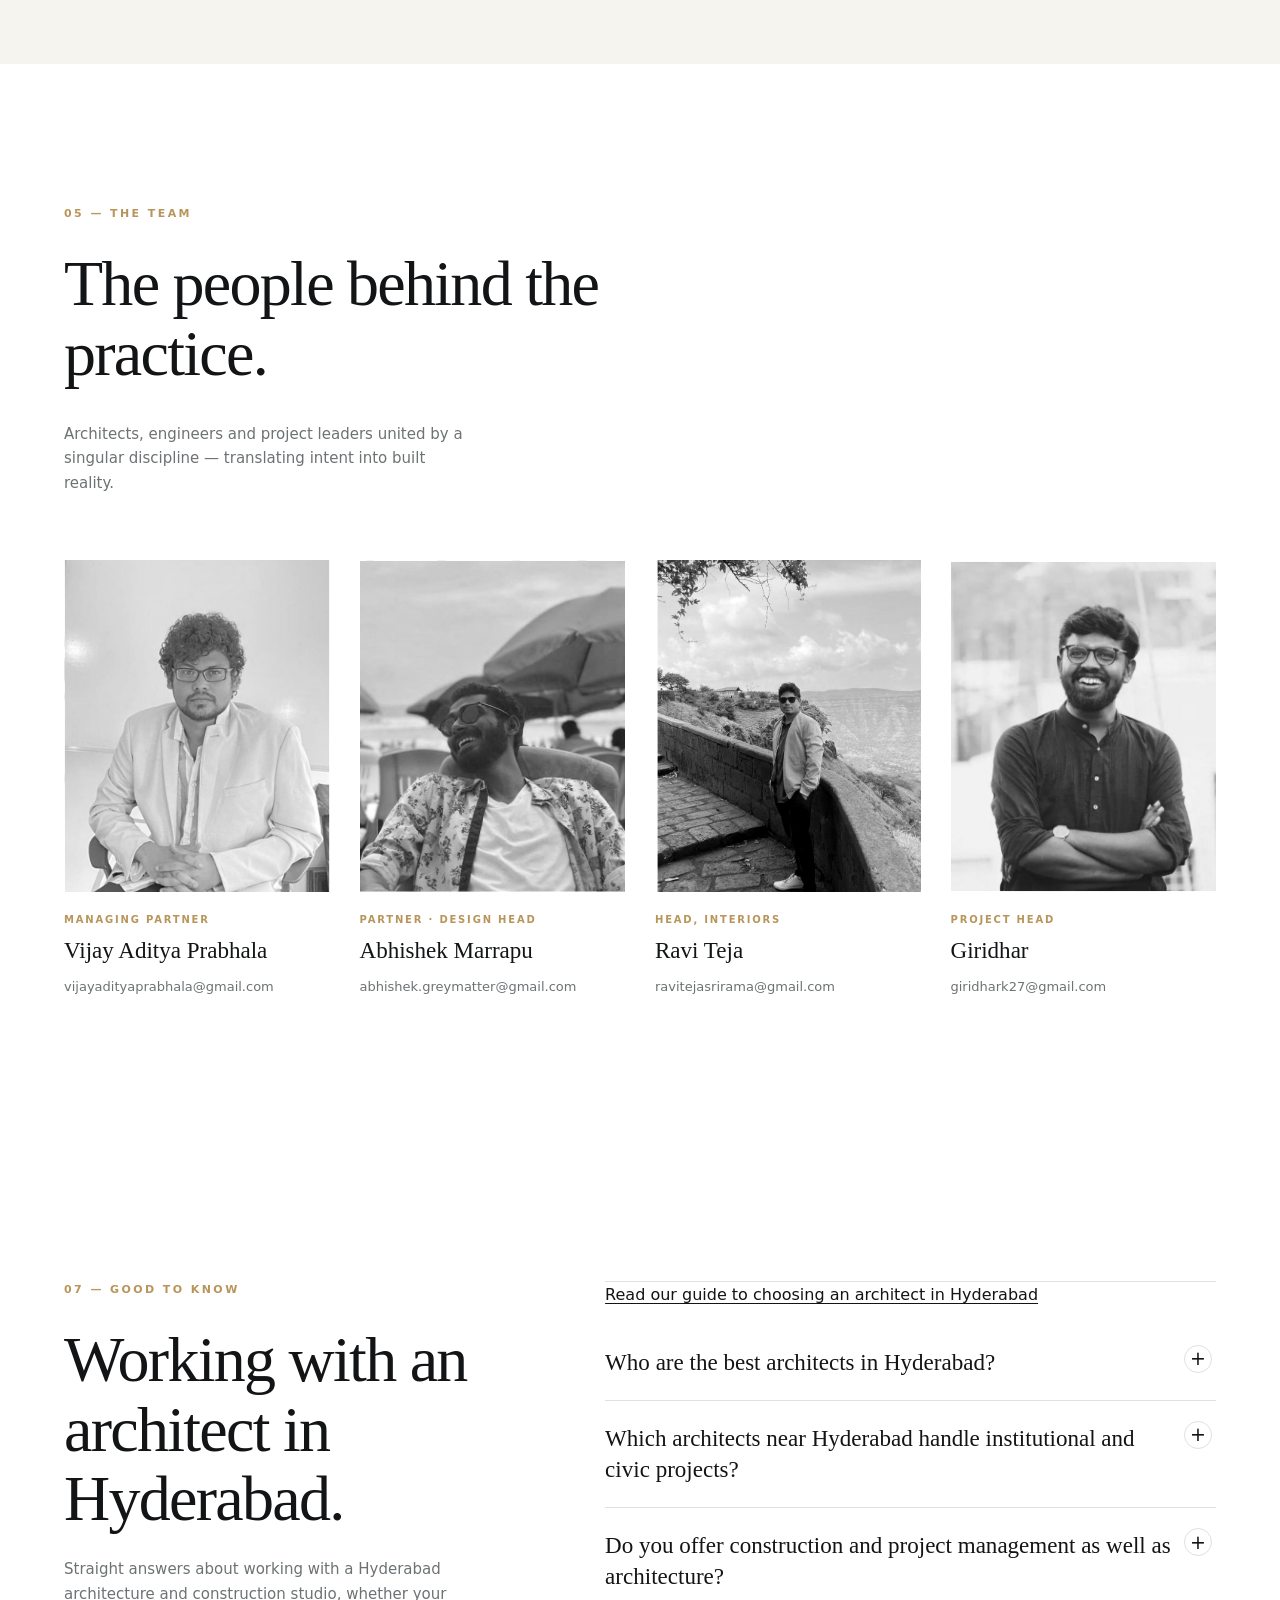
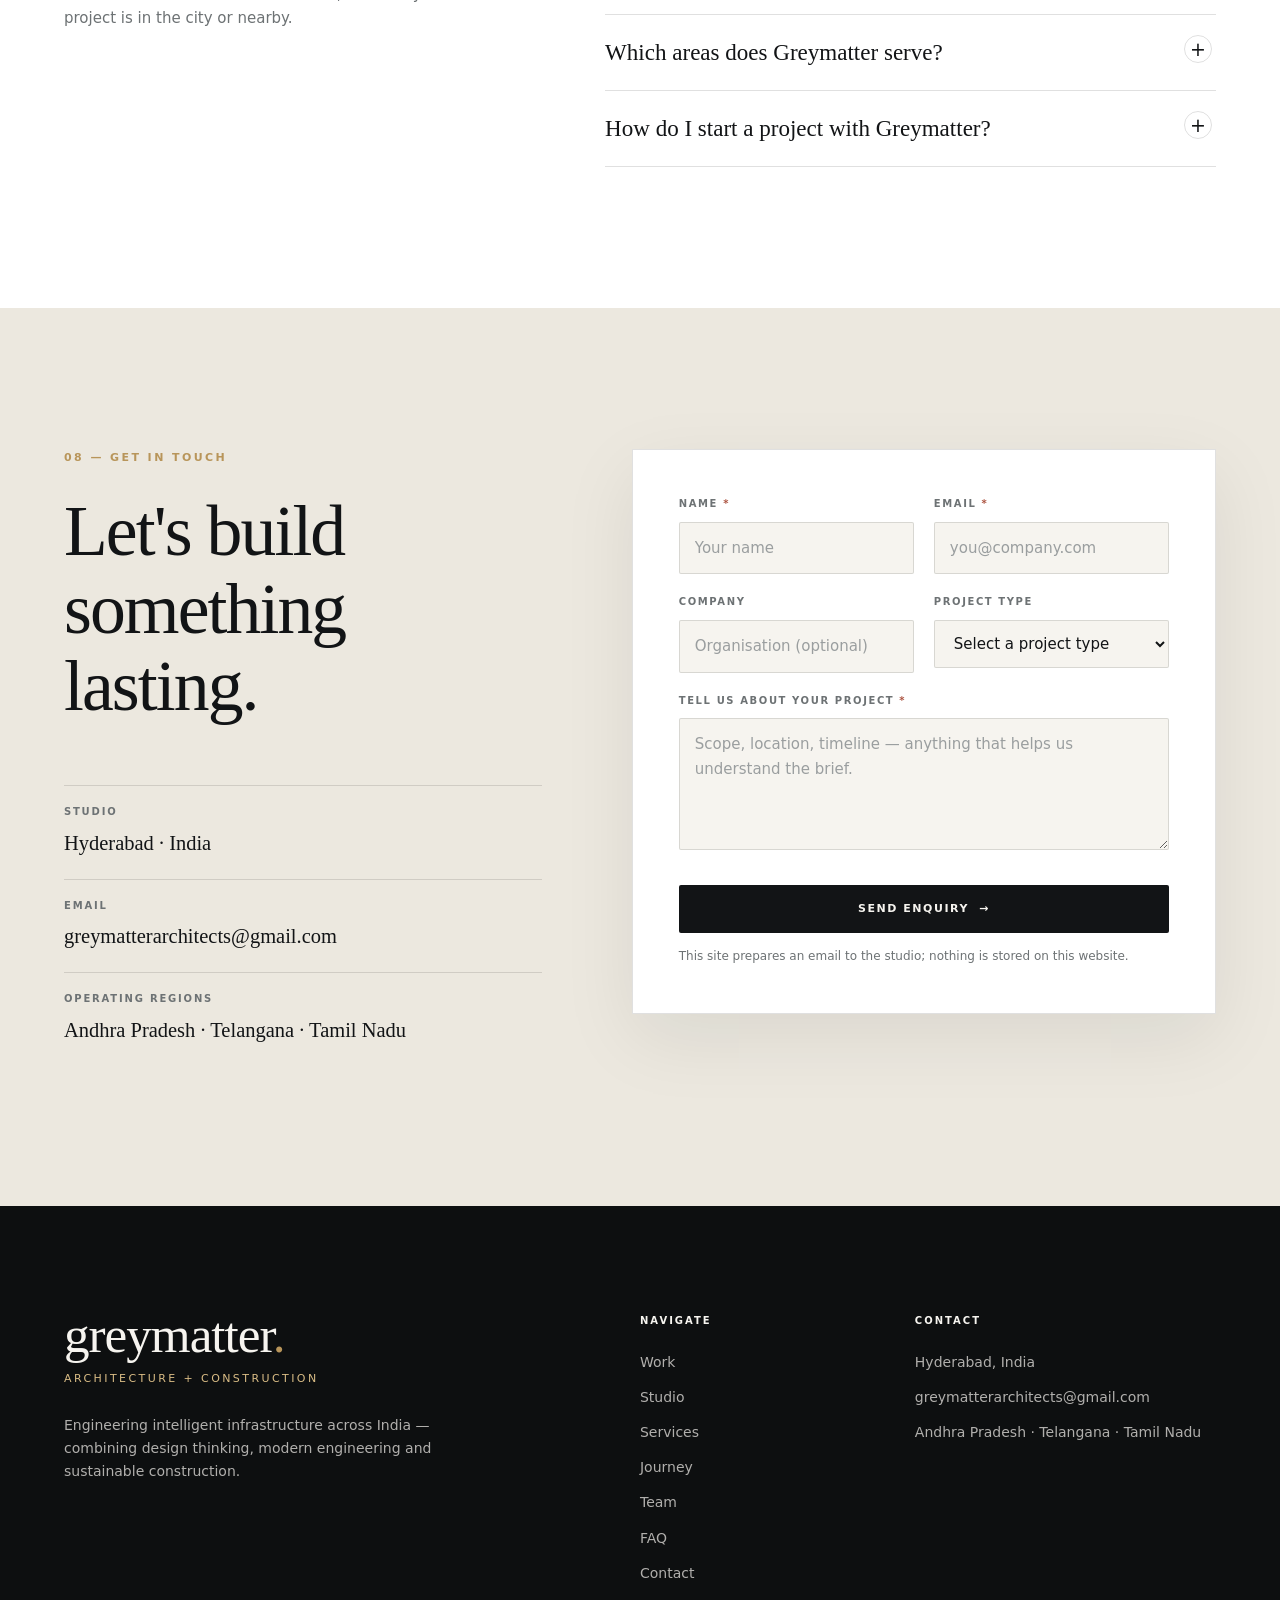
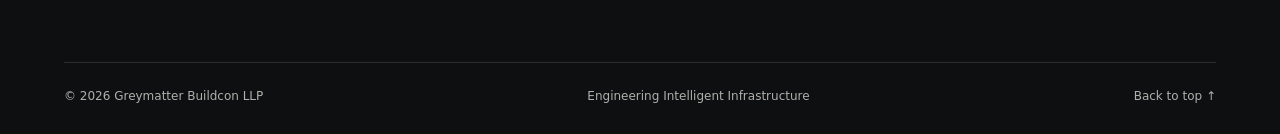
==== commit 23547505: "Fix production SEO URLs and add Hyderabad architect guide" ====
--- a/index.html
+++ b/index.html
@@ -4,122 +4,88 @@
   <meta charset="utf-8">
   <meta name="viewport" content="width=device-width, initial-scale=1">
   <title>Best Architects in Hyderabad | Greymatter Buildcon LLP</title>
-  <meta name="description" content="Looking for the best architects in Hyderabad? Greymatter Buildcon LLP is a Hyderabad-based architecture and construction studio with 60+ projects across Telangana, Andhra Pradesh and Tamil Nadu.">
+  <meta name="description" content="Explore Greymatter Buildcon LLP, a Hyderabad architecture firm specialising in institutional, commercial and hospitality projects, interiors and project management.">
   <meta name="author" content="Greymatter Buildcon LLP">
-  <meta name="keywords" content="best architects in Hyderabad, best architects near Hyderabad, architects Hyderabad, architecture firm Hyderabad, construction company Hyderabad, Greymatter Buildcon LLP">
   <meta name="robots" content="index, follow, max-snippet:-1, max-image-preview:large">
+  <meta name="google-site-verification" content="N5qXiAsi3Ym-11LBb8p_o3evlwI_YMMbY28faVjJ-fo" />
   <meta name="theme-color" content="#121416">
   <meta name="geo.region" content="IN-TG">
   <meta name="geo.placename" content="Hyderabad, Telangana, India">
-  <meta name="geo.position" content="17.3850;78.4867">
-  <meta name="ICBM" content="17.3850, 78.4867">
-
-  <!-- Update this URL if the site is deployed on a custom domain instead of GitHub Pages. -->
-  <link rel="canonical" href="https://greymatterarchitects.github.io/greymatter-buildcon-website/">
+
+  <link rel="canonical" href="https://www.greymatterarchitects.com/">
 
   <meta property="og:type" content="website">
   <meta property="og:locale" content="en_IN">
   <meta property="og:site_name" content="Greymatter Buildcon LLP">
-  <meta property="og:url" content="https://greymatterarchitects.github.io/greymatter-buildcon-website/">
+  <meta property="og:url" content="https://www.greymatterarchitects.com/">
   <meta property="og:title" content="Best Architects in Hyderabad | Greymatter Buildcon LLP">
   <meta property="og:description" content="A Hyderabad-based architecture, construction and infrastructure studio. 60+ projects across Andhra Pradesh, Telangana and Tamil Nadu.">
-  <meta property="og:image" content="https://greymatterllp.lovable.app/assets/hero-towers-DsSDQHBj.jpg">
+  <meta property="og:image" content="https://www.greymatterarchitects.com/assets/hero-towers-DsSDQHBj.jpg">
   <meta property="og:image:alt" content="Architecture project by Greymatter Buildcon LLP">
   <meta name="twitter:card" content="summary_large_image">
   <meta name="twitter:title" content="Best Architects in Hyderabad | Greymatter Buildcon LLP">
   <meta name="twitter:description" content="Architecture, construction and infrastructure solutions from a Hyderabad studio serving Andhra Pradesh, Telangana and Tamil Nadu.">
-  <meta name="twitter:image" content="https://greymatterllp.lovable.app/assets/hero-towers-DsSDQHBj.jpg">
+  <meta name="twitter:image" content="https://www.greymatterarchitects.com/assets/hero-towers-DsSDQHBj.jpg">
 
   <script type="application/ld+json">
   {
-    "@context": "https://schema.org",
-    "@graph": [
-      {
-        "@type": "ProfessionalService",
-        "@id": "https://greymatterarchitects.github.io/greymatter-buildcon-website/#studio",
-        "name": "Greymatter Buildcon LLP",
-        "description": "A multidisciplinary architecture, construction and infrastructure studio in Hyderabad, delivering institutional, hospitality, civic and infrastructure projects across India.",
-        "url": "https://greymatterarchitects.github.io/greymatter-buildcon-website/",
-        "email": "greymatterarchitects@gmail.com",
-        "foundingDate": "2016",
-        "image": "https://greymatterllp.lovable.app/assets/hero-towers-DsSDQHBj.jpg",
-        "address": {
-          "@type": "PostalAddress",
-          "addressLocality": "Hyderabad",
-          "addressRegion": "Telangana",
-          "addressCountry": "IN"
+  "@context": "https://schema.org",
+  "@graph": [
+    {
+      "@type": "LocalBusiness",
+      "@id": "https://www.greymatterarchitects.com/#studio",
+      "name": "Greymatter Buildcon LLP",
+      "description": "A multidisciplinary architecture, construction and infrastructure studio in Hyderabad, delivering institutional, hospitality, civic and infrastructure projects across India.",
+      "url": "https://www.greymatterarchitects.com/",
+      "email": "greymatterarchitects@gmail.com",
+      "foundingDate": "2016",
+      "image": "https://www.greymatterarchitects.com/assets/hero-towers-DsSDQHBj.jpg",
+      "address": {
+        "@type": "PostalAddress",
+        "addressLocality": "Hyderabad",
+        "addressRegion": "Telangana",
+        "addressCountry": "IN"
+      },
+      "areaServed": [
+        {
+          "@type": "City",
+          "name": "Hyderabad"
         },
-        "areaServed": [
-          { "@type": "City", "name": "Hyderabad" },
-          { "@type": "AdministrativeArea", "name": "Telangana" },
-          { "@type": "AdministrativeArea", "name": "Andhra Pradesh" },
-          { "@type": "AdministrativeArea", "name": "Tamil Nadu" }
-        ],
-        "knowsAbout": [
-          "Architecture and Design",
-          "Civil Construction",
-          "Pre-Engineered Buildings",
-          "Project Management Consultancy",
-          "Interior Design and Execution",
-          "Master Planning"
-        ]
-      },
-      {
-        "@type": "WebSite",
-        "@id": "https://greymatterarchitects.github.io/greymatter-buildcon-website/#website",
-        "url": "https://greymatterarchitects.github.io/greymatter-buildcon-website/",
-        "name": "Greymatter Buildcon LLP",
-        "inLanguage": "en-IN",
-        "publisher": { "@id": "https://greymatterarchitects.github.io/greymatter-buildcon-website/#studio" }
-      },
-      {
-        "@type": "FAQPage",
-        "@id": "https://greymatterarchitects.github.io/greymatter-buildcon-website/#faq",
-        "mainEntity": [
-          {
-            "@type": "Question",
-            "name": "Who are the best architects in Hyderabad?",
-            "acceptedAnswer": {
-              "@type": "Answer",
-              "text": "Greymatter Buildcon LLP is a Hyderabad-based multidisciplinary architecture, construction and infrastructure studio. Founded in 2016, the practice has delivered 60+ projects across institutional, hospitality and civic sectors in Andhra Pradesh, Telangana and Tamil Nadu."
-            }
-          },
-          {
-            "@type": "Question",
-            "name": "Which architects near Hyderabad handle institutional and civic projects?",
-            "acceptedAnswer": {
-              "@type": "Answer",
-              "text": "Greymatter works on institutional campuses, convention centres, civic buildings and lakefront infrastructure across Hyderabad and nearby regions, including the Tribal Engineering College at Kurupam and the High Court of Telangana proposal."
-            }
-          },
-          {
-            "@type": "Question",
-            "name": "Do you offer construction and project management as well as architecture?",
-            "acceptedAnswer": {
-              "@type": "Answer",
-              "text": "Yes. Services include architecture and design, civil construction, pre-engineered buildings, project management consultancy, interior design and execution, and master planning."
-            }
-          },
-          {
-            "@type": "Question",
-            "name": "Which areas does Greymatter serve?",
-            "acceptedAnswer": {
-              "@type": "Answer",
-              "text": "Hyderabad, Andhra Pradesh, Telangana and Tamil Nadu, with projects in Vijayawada, Chennai, Kurupam and across Telangana."
-            }
-          },
-          {
-            "@type": "Question",
-            "name": "How do I start a project with Greymatter?",
-            "acceptedAnswer": {
-              "@type": "Answer",
-              "text": "Send an enquiry through the contact form or email greymatterarchitects@gmail.com with your site, scope and timeline."
-            }
-          }
-        ]
+        {
+          "@type": "AdministrativeArea",
+          "name": "Telangana"
+        },
+        {
+          "@type": "AdministrativeArea",
+          "name": "Andhra Pradesh"
+        },
+        {
+          "@type": "AdministrativeArea",
+          "name": "Tamil Nadu"
+        }
+      ],
+      "knowsAbout": [
+        "Architecture and Design",
+        "Civil Construction",
+        "Pre-Engineered Buildings",
+        "Project Management Consultancy",
+        "Interior Design and Execution",
+        "Master Planning"
+      ],
+      "logo": "https://www.greymatterarchitects.com/assets/logo-greymatter-DmrfHMXl.png"
+    },
+    {
+      "@type": "WebSite",
+      "@id": "https://www.greymatterarchitects.com/#website",
+      "url": "https://www.greymatterarchitects.com/",
+      "name": "Greymatter Buildcon LLP",
+      "inLanguage": "en-IN",
+      "publisher": {
+        "@id": "https://www.greymatterarchitects.com/#studio"
       }
-    ]
-  }
+    }
+  ]
+}
   </script>
 
   <link rel="icon" href="assets/logo-greymatter-DmrfHMXl.png">
@@ -161,7 +127,7 @@
     <img class="hero-media" src="assets/hero-towers-DsSDQHBj.jpg" alt="" width="944" height="720" fetchpriority="high">
     <div class="container hero-inner">
       <p class="eyebrow light reveal">Greymatter Buildcon LLP <span class="dot" aria-hidden="true"></span> Est. 2016</p>
-      <h1 id="heroTitle" class="reveal" style="--d:.08s">Engineering <em>intelligent</em> infrastructure.</h1>
+      <h1 id="heroTitle" class="reveal" style="--d:.08s">Architecture &amp; design <em>in Hyderabad.</em></h1>
       <p class="hero-copy reveal" style="--d:.16s">Architecture, construction &amp; infrastructure solutions built with precision, innovation and design excellence — across Andhra Pradesh, Telangana and Tamil Nadu.</p>
       <div class="hero-actions reveal" style="--d:.24s">
         <a class="btn btn-primary" href="#work">Explore projects <span aria-hidden="true">→</span></a>
@@ -192,7 +158,7 @@
             <img src="assets/logo-greymatter-C7Kp7JaD.jpg" alt="Greymatter — architecture + construction" width="814" height="326" loading="lazy">
           </div>
           <p class="place-note">Hyderabad · India</p>
-          <p class="intro-note">A Hyderabad-based multidisciplinary practice at the intersection of architecture, construction &amp; infrastructure — trusted by clients looking for the best architects in Hyderabad and nearby.</p>
+          <p class="intro-note">A Hyderabad-based multidisciplinary practice at the intersection of architecture, construction &amp; infrastructure.</p>
         </div>
 
         <div class="studio-cards">
@@ -577,10 +543,11 @@
     <div class="container faq-grid">
       <div class="reveal">
         <p class="eyebrow">07 — Good to Know</p>
-        <h2 class="display" id="faqTitle">Best architects in Hyderabad — common questions.</h2>
+        <h2 class="display" id="faqTitle">Working with an architect in Hyderabad.</h2>
         <p class="section-note">Straight answers about working with a Hyderabad architecture and construction studio, whether your project is in the city or nearby.</p>
       </div>
       <div class="faq-list">
+        <p><a href="choosing-an-architect-in-hyderabad.html">Read our guide to choosing an architect in Hyderabad</a></p>
         <details class="faq-item reveal">
           <summary>Who are the best architects in Hyderabad?</summary>
           <p>Greymatter Buildcon LLP is a Hyderabad-based multidisciplinary architecture, construction and infrastructure studio. Founded in 2016, the practice has delivered 60+ projects across institutional, hospitality and civic sectors in Andhra Pradesh, Telangana and Tamil Nadu.</p>
--- a/styles.css
+++ b/styles.css
@@ -1020,3 +1020,13 @@
   html.js .reveal { opacity: 1; transform: none; transition: none; }
   *, *::before, *::after { animation-duration: 0.01ms !important; animation-iteration-count: 1 !important; transition-duration: 0.01ms !important; }
 }
+
+/* Architect selection guide */
+.architect-guide { max-width: 860px; }
+.architect-guide h1 { margin-block: 28px; }
+.architect-guide h2 { margin-block: 36px 10px; }
+.architect-guide p, .architect-guide li { line-height: 1.7; }
+.architect-guide a, .faq-list > p a { text-decoration: underline; text-underline-offset: .2em; }
+.architect-guide figure { margin: 24px 0; }
+.architect-guide figure img { display: block; width: 100%; height: auto; }
+.architect-guide figcaption { margin-top: 10px; font-size: .9rem; }
